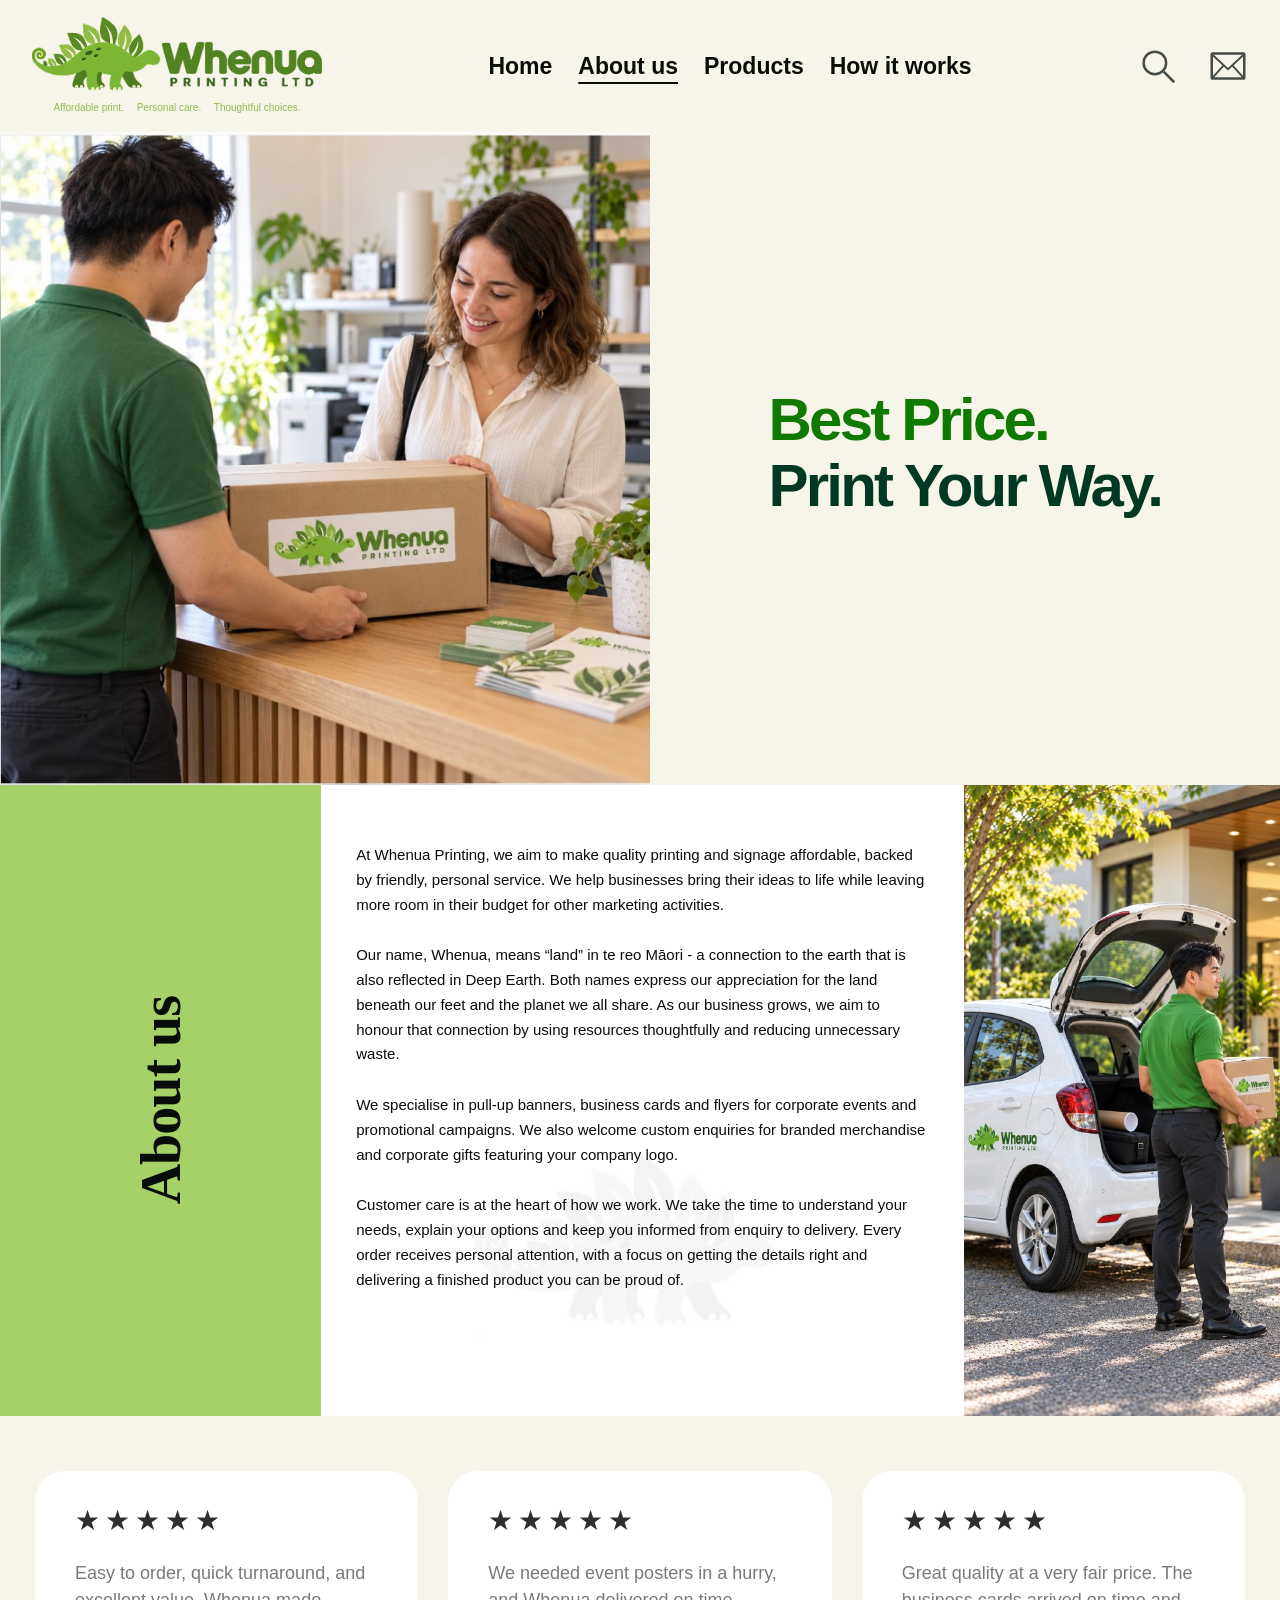
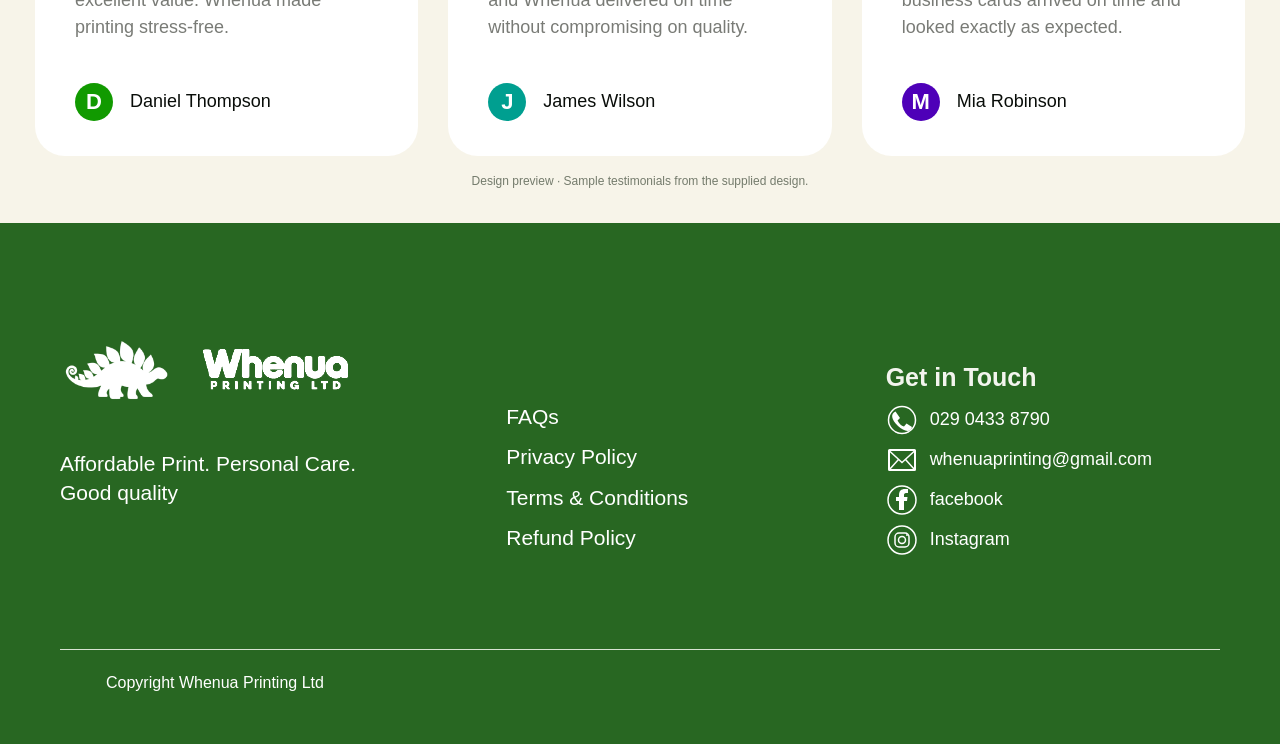
==== about.html @ 7005c029 "Add standalone Products overview with custom enquiry section" ====
<!doctype html>
<html lang="en"><head><meta charset="UTF-8"><meta name="viewport" content="width=device-width, initial-scale=1"><title>About Us | Whenua Printing</title><meta name="description" content="Learn about Whenua Printing: affordable printing and signage, friendly personal service, and thoughtful choices from enquiry to delivery."><meta name="theme-color" content="#397333"><link rel="icon" href="assets/Image%20Logo.png"><link rel="stylesheet" href="styles/home.css"><link rel="stylesheet" href="styles/about.css"><script src="scripts/home.js" defer></script></head><body class="about-page"><a class="skip-link" href="#main">Skip to content</a><header class="site-header"><div class="header-inner"><a class="brand-link" href="index.html" aria-label="Whenua Printing home"><div class="logo-crop"><img src="assets/Comb%20Logo.png" alt="Whenua Printing Ltd" width="640" height="238"></div><div class="brand-tagline">Affordable print.　 Personal care.　 Thoughtful choices.</div></a><nav class="desktop-nav" id="siteNav" aria-label="Main navigation"><a href="index.html">Home</a><a href="about.html" aria-current="page">About us</a><a href="products.html">Products</a><a href="how-it-works.html">How it works</a></nav><div class="header-actions"><button class="icon-button" id="searchButton" aria-label="Search products"><svg viewBox="0 0 64 64" aria-hidden="true" focusable="false"><circle cx="27" cy="27" r="18" fill="none" stroke="currentColor" stroke-width="4"/><path d="m41 41 17 17" fill="none" stroke="currentColor" stroke-width="4"/></svg></button><a class="icon-button" href="quote.html" aria-label="Request a quote"><svg viewBox="0 0 64 64" aria-hidden="true" focusable="false"><rect x="6" y="12" width="52" height="40" rx="1" fill="none" stroke="currentColor" stroke-width="4"/><path d="m7 14 25 23 25-23M7 51l18-20m32 20L39 31" fill="none" stroke="currentColor" stroke-width="3"/></svg></a><button class="icon-button menu-toggle" id="menuToggle" aria-label="Open navigation" aria-controls="siteNav" aria-expanded="false"><svg viewBox="0 0 64 64" aria-hidden="true" focusable="false"><path d="M9 15h46M9 32h46M9 49h46" fill="none" stroke="currentColor" stroke-width="4"/></svg></button></div></div></header><main id="main"><section class="about-hero" aria-labelledby="aboutHeroTitle"><div class="about-hero-photo"><img src="assets/about-service.jpg" alt="Whenua Printing team member delivering a branded box to a customer in store" width="751" height="755" fetchpriority="high"></div><div class="about-hero-heading"><h1 id="aboutHeroTitle"><span>Best Price.</span><br>Print Your Way.</h1></div></section>
<section class="story-section" aria-labelledby="storyTitle"><div class="story-heading"><h2 id="storyTitle">About us</h2></div><div class="story-copy"><img class="story-watermark" src="assets/Image%20Logo.png" alt="" aria-hidden="true" width="300" height="300"><div class="story-text"><p>At Whenua Printing, we aim to make quality printing and signage affordable, backed by friendly, personal service. We help businesses bring their ideas to life while leaving more room in their budget for other marketing activities.</p><p>Our name, Whenua, means “land” in te reo Māori - a connection to the earth that is also reflected in Deep Earth. Both names express our appreciation for the land beneath our feet and the planet we all share. As our business grows, we aim to honour that connection by using resources thoughtfully and reducing unnecessary waste.</p><p>We specialise in pull-up banners, business cards and flyers for corporate events and promotional campaigns. We also welcome custom enquiries for branded merchandise and corporate gifts featuring your company logo.</p><p>Customer care is at the heart of how we work. We take the time to understand your needs, explain your options and keep you informed from enquiry to delivery. Every order receives personal attention, with a focus on getting the details right and delivering a finished product you can be proud of.</p></div></div><div class="story-photo"><img src="assets/about-delivery.jpg" alt="Whenua Printing team member carrying a box beside the branded delivery car" width="491" height="979" loading="lazy"></div></section>
<section class="reviews-section" aria-label="Customer review design preview"><div class="reviews-grid"><figure class="review-card"><div class="review-stars" aria-label="5 out of 5 stars">★★★★★</div><blockquote>Easy to order, quick turnaround, and excellent value. Whenua made printing stress-free.</blockquote><figcaption><span class="review-avatar green" aria-hidden="true">D</span><span>Daniel Thompson</span></figcaption></figure><figure class="review-card"><div class="review-stars" aria-label="5 out of 5 stars">★★★★★</div><blockquote>We needed event posters in a hurry, and Whenua delivered on time without compromising on quality.</blockquote><figcaption><span class="review-avatar teal" aria-hidden="true">J</span><span>James Wilson</span></figcaption></figure><figure class="review-card"><div class="review-stars" aria-label="5 out of 5 stars">★★★★★</div><blockquote>Great quality at a very fair price. The business cards arrived on time and looked exactly as expected.</blockquote><figcaption><span class="review-avatar purple" aria-hidden="true">M</span><span>Mia Robinson</span></figcaption></figure></div><p class="reviews-note">Design preview · Sample testimonials from the supplied design.</p></section></main><footer class="site-footer standard-footer"><div class="container"><div class="footer-grid"><div class="footer-brand-column"><a class="footer-brand" href="index.html" aria-label="Whenua Printing home"><span class="footer-dino"><img src="assets/footer-dinosaur.png" alt="" width="177" height="131"></span><span class="footer-wordmark"><img src="assets/Text%20Logo.png" alt="Whenua Printing Ltd" width="300" height="300"></span></a><p>Affordable Print. Personal Care.<br>Good quality</p></div><nav class="footer-column footer-policies" aria-label="Help and policies"><a href="index.html#faqs">FAQs</a><a href="privacy-policy.html" data-policy="privacy">Privacy Policy</a><a href="terms-and-conditions.html" data-policy="terms">Terms &amp; Conditions</a><a href="refund-policy.html" data-policy="refund">Refund Policy</a></nav><div class="footer-column footer-contact"><h3>Get in Touch</h3><a class="contact-link" href="tel:02904338790"><svg viewBox="0 0 64 64" aria-hidden="true" focusable="false"><circle cx="32" cy="32" r="27" fill="none" stroke="currentColor" stroke-width="3"/><path d="M19 15l9 13-5 5c4 7 7 10 13 12l5-6 11 7c-3 13-17 8-28-2C10 31 9 19 19 15" fill="currentColor"/></svg><span>029 0433 8790</span></a><a class="contact-link" href="mailto:whenuaprinting@gmail.com"><svg viewBox="0 0 64 64" aria-hidden="true" focusable="false"><rect x="6" y="12" width="52" height="40" rx="1" fill="none" stroke="currentColor" stroke-width="4"/><path d="m7 14 25 23 25-23M7 51l18-20m32 20L39 31" fill="none" stroke="currentColor" stroke-width="3"/></svg><span>whenuaprinting@gmail.com</span></a><span class="social-label"><svg viewBox="0 0 32 32" aria-hidden="true"><circle cx="16" cy="16" r="14" fill="none" stroke="currentColor" stroke-width="1.5"/><path d="M18 26V17h3l.5-4H18v-2c0-1 .5-2 2-2h2V5h-3c-4 0-6 2-6 6v2h-3v4h3v9Z" fill="currentColor"/></svg><span>facebook</span></span><span class="social-label"><svg viewBox="0 0 32 32" aria-hidden="true"><circle cx="16" cy="16" r="14" fill="none" stroke="currentColor" stroke-width="1.5"/><rect x="9" y="9" width="14" height="14" rx="4" fill="none" stroke="currentColor" stroke-width="1.5"/><circle cx="16" cy="16" r="3.5" fill="none" stroke="currentColor" stroke-width="1.5"/><circle cx="21" cy="11" r="1" fill="currentColor"/></svg><span>Instagram</span></span></div></div><div class="legal"><span>Copyright Whenua Printing Ltd</span></div></div></footer><dialog id="quoteDialog" aria-labelledby="quoteTitle"><button class="dialog-close" type="button" data-close aria-label="Close enquiry">×</button><h2 id="quoteTitle">Tell us what you need.</h2><p>Tell us what you need and we’ll contact you by email or phone with a clear quote.</p><form id="quoteForm" data-delivery="direct" action="https://formsubmit.co/ajax/whenuaprinting@gmail.com" method="POST"><div class="form-field"><label for="name">Name</label><input id="name" name="name" autocomplete="name" required maxlength="150"></div><div class="form-field"><label for="email">Email address</label><input id="email" name="email" type="email" autocomplete="email" required maxlength="254"></div><div class="form-field"><label for="phone">Phone number</label><input id="phone" name="phone" type="tel" autocomplete="tel" required maxlength="50"></div><div class="form-field"><label for="company">Company name</label><input id="company" name="company" autocomplete="organization" required maxlength="200"></div><div class="form-field"><label for="product">Products</label><select id="product" name="product" required><option>Business Cards</option><option>Flyers</option><option>Pull up Banners</option><option>Posters</option><option>Name badges</option><option>Something else</option></select></div><div class="form-field"><label for="quantity">Quantity</label><input id="quantity" name="quantity" type="number" min="1" max="1000000" step="1" required></div><div class="form-field"><label for="details">Project details (optional)</label><textarea id="details" name="details" placeholder="Size, finish, preferred delivery date, or any questions" maxlength="5000"></textarea></div><div class="form-honeypot" aria-hidden="true"><label for="website">Leave this field empty</label><input id="website" name="_honey" tabindex="-1" autocomplete="off"></div><input type="hidden" name="_subject" value="New Whenua Printing quote enquiry"><input type="hidden" name="_template" value="table"><div class="enquiry-actions"><button class="button" type="submit">Send enquiry</button><button class="button button-secondary" type="button" id="copyEnquiry">Copy enquiry</button></div><p class="form-service-note">Your details are sent securely via FormSubmit to Whenua Printing for this enquiry.</p><p id="emailStatus" role="status" aria-live="polite"></p><div id="enquiryFallback" hidden><label for="enquiryText">Copy this message and email it to <a href="mailto:whenuaprinting@gmail.com">whenuaprinting@gmail.com</a></label><textarea id="enquiryText" readonly></textarea></div></form></dialog>
<dialog id="searchDialog" aria-labelledby="searchTitle"><button class="dialog-close" type="button" data-close aria-label="Close search">×</button><h2 id="searchTitle">Find your print.</h2><div class="form-field"><label for="searchInput">Search products</label><input id="searchInput" type="search" placeholder="Business cards, flyers, posters…" autocomplete="off"></div><ul class="search-results" id="searchResults" aria-label="Matching products"></ul><p id="searchStatus" role="status"></p></dialog>
</body></html>
---- styles/home.css ----
:root{--cream:#f7f4e9;--paper:#faf9f4;--green:#107900;--forest:#003923;--footer:#397333;--soft:#f1f6e7;--muted:#747570}*{box-sizing:border-box}html{scroll-behavior:smooth;scroll-padding-top:20px}body{margin:0;background:var(--paper);color:#090d09;font-family:Arial,Helvetica,sans-serif;-webkit-font-smoothing:antialiased}button,input,textarea,select{font:inherit}button,a{-webkit-tap-highlight-color:transparent}button{cursor:pointer}a{color:inherit;text-decoration:none}img{max-width:100%;display:block}svg{display:block;width:100%;height:100%}.container{width:calc(100% - 180px);max-width:1440px;margin-inline:auto}.skip-link{position:absolute;top:-100px;left:20px;z-index:20;padding:14px;background:white}.skip-link:focus{top:15px}:focus-visible{outline:3px solid #83b93e;outline-offset:5px}.site-header{background:var(--cream)}.header-inner{min-height:184px;width:calc(100% - 64px);max-width:1560px;margin:auto;display:flex;align-items:center;justify-content:space-between;gap:36px}.brand-link{flex:none;display:block;width:360px}.logo-crop{height:95px;width:360px;overflow:hidden;position:relative;mix-blend-mode:multiply}.logo-crop img{position:absolute;width:614px;max-width:none;left:-127px;top:-69px}.brand-tagline{font-size:12px;color:#91bd50;text-align:center;margin-top:8px;white-space:nowrap}.desktop-nav{display:flex;align-items:center;gap:38px}.desktop-nav>a{font-size:30px;font-weight:700;white-space:nowrap}.header-actions{display:flex;align-items:center;gap:48px}.icon-button{border:0;background:transparent;padding:0;color:#454b47;width:40px;height:40px;display:block}.menu-toggle{display:none}.hero{position:relative;aspect-ratio:3/1;min-height:0;overflow:hidden;background:#f4eee4}.hero-photo{position:absolute;inset:0;width:100%;height:100%;object-fit:cover;object-position:center}.hero:after{content:'';position:absolute;inset:0;background:linear-gradient(90deg,#ffffffa6 0%,#ffffff73 35%,#fff0 62%);pointer-events:none}.hero-content{position:relative;z-index:1;width:calc(100% - 164px);max-width:1480px;margin:auto;padding-block:72px 40px}.hero h1{margin:0 0 34px;font-size:clamp(64px,7.4vw,108px);line-height:1.09;letter-spacing:-4px;font-weight:750;color:var(--forest)}.hero h1 span{color:var(--green)}.button{display:inline-flex;align-items:center;justify-content:center;border:0;border-radius:19px;background:var(--green);color:white;font-size:28px;font-weight:700;min-height:76px;min-width:416px;padding:19px 34px;text-align:center;transition:background .15s}.button:hover{background:#095c00}.products-section{background:var(--cream);padding:78px 0 44px}.product-grid{display:grid;grid-template-columns:repeat(3,minmax(0,1fr));gap:60px 70px}.product-card{display:block;border-radius:23px;background:white;overflow:hidden;box-shadow:0 3px 2px #0002;transition:transform .2s,box-shadow .2s}.product-card:hover{transform:translateY(-4px);box-shadow:0 8px 20px #00392318}.product-photo{width:100%;aspect-ratio:1.61;object-fit:cover;object-position:center}.product-caption{min-height:65px;padding:17px 25px;display:flex;align-items:center;justify-content:space-between;color:#164832;font-weight:700;font-size:18px;gap:8px}.round-arrow{display:grid;place-items:center;width:30px;height:30px;border-radius:50%;background:#266c37;color:white;font-size:27px;line-height:1;flex:none}.custom-card{border-radius:16px;background:#437b39;color:white;padding:54px 38px 35px;display:flex;flex-direction:column;justify-content:center}.custom-eyebrow{font-weight:bold;color:#b0e565;font-size:12px;letter-spacing:3px}.custom-card h2{font:700 31px/1.1 Georgia,serif;letter-spacing:0;margin:44px 0 3px;white-space:nowrap}.custom-card p{font:14px/1.5 Georgia,serif;margin:0 0 36px}.custom-button{width:222px;max-width:100%;min-height:46px;border-radius:16px;display:flex;align-items:center;justify-content:center;gap:12px;background:white;border:0;color:#336f30;font-size:13px;font-weight:bold;padding:8px 15px}.mini-dino{position:relative;overflow:hidden;width:45px;height:26px;mix-blend-mode:multiply;flex:none}.mini-dino img{position:absolute;width:80px;max-width:none;left:-15px;top:-25px}h2{font-size:60px;font-weight:700;line-height:1.13;letter-spacing:-2.5px;margin:0}.about-section{padding:135px 0 140px}.about-inner{width:calc(100% - 236px);max-width:1384px;margin:auto;display:grid;grid-template-columns:1fr 1.06fr;gap:75px;align-items:start}.about-eyebrow{font-size:20px;color:#999;margin:0 0 27px}.about-heading{font-size:52px;line-height:1.17;letter-spacing:-2px}.about-copy{padding-top:2px;font-size:17px;line-height:1.33}.about-copy p{margin:16px 0 22px}.about-copy p:first-child{margin-top:16px}.text-link{display:block;text-align:right;margin-top:28px;color:#427b39;text-decoration:underline;font-size:18px}.why-section{background:var(--soft);padding:46px 0 76px}.eyebrow{color:#868686;font-size:18px;font-weight:bold;letter-spacing:3px;margin:0 0 18px}.why-heading-row{display:grid;grid-template-columns:1.2fr 1fr;gap:70px;align-items:center;margin-bottom:54px}.why-heading-row p{margin:0;color:#60625e;font-size:20px;line-height:1.8}.features{display:grid;grid-template-columns:repeat(4,minmax(0,1fr));gap:40px;margin-inline:-14px}.feature{padding:30px 30px 40px;min-height:300px;background:white;border-radius:30px}.feature-icon{width:74px;height:74px;padding:12px;border-radius:50%;background:#e9f0df;color:#148339;margin:0 0 34px}.feature h3,.step h3{font-size:25px;line-height:1.16;letter-spacing:-1px;margin:0 0 8px}.feature p,.step p{font-size:18px;line-height:1.5;color:var(--muted);margin:0}.how-section{padding:55px 0 84px}.how-section h2{margin:0 0 58px}.steps{display:grid;grid-template-columns:repeat(3,minmax(0,1fr));gap:70px}.step{position:relative;min-height:280px;padding:29px 45px 30px 63px;background:white;border-radius:30px}.step-number{position:absolute;left:28px;top:23px;width:55px;height:55px;border-radius:50%;background:#0c7400;color:white;display:grid;place-items:center;font-size:32px;font-weight:bold}.step-art{width:130px;height:100px;margin:0 auto 15px;color:#397333}.step h3{margin-top:12px}.quote-section{position:relative;isolation:isolate;min-height:380px;padding:59px 0;background:#e4e8d6;overflow:hidden}.quote-photo{position:absolute;inset:0;width:100%;height:100%;object-fit:cover;object-position:center 53%;z-index:-2}.quote-section:after{content:'';position:absolute;inset:0;background:linear-gradient(90deg,#faf5e8eb 0%,#faf5e8c9 48%,#faf5e838 100%);z-index:-1}.quote-section h2{font-size:60px}.quote-section p{font-size:26px;color:#787772;margin:8px 0 45px}.site-footer{position:relative;overflow:hidden;isolation:isolate;background:var(--footer);color:#dbe6d3;padding:88px 0 43px}.site-footer:before{content:'✳';position:absolute;right:-80px;top:-240px;font-size:900px;color:#1d5924;opacity:.28;z-index:-1;transform:rotate(-18deg);line-height:1}.footer-grid{display:grid;grid-template-columns:1.65fr .75fr .75fr 1.15fr;gap:62px;align-items:start}.footer-brand{display:flex;align-items:center;gap:13px;height:110px}.footer-dino{position:relative;width:180px;height:104px;overflow:hidden;mix-blend-mode:screen}.footer-dino img{position:absolute;max-width:none;width:325px;left:-62px;top:-101px;mix-blend-mode:multiply}.footer-wordmark{position:relative;width:190px;height:56px;overflow:hidden;flex:none}.footer-wordmark img{position:absolute;max-width:none;width:275px;left:-39px;top:-112px;filter:brightness(0) invert(1)}.footer-brand-column p{font-size:24px;line-height:1.35;margin:23px 0 0}.footer-column h3{font-size:28px;line-height:1.2;margin:16px 0 0;color:#f3f5ee}.footer-column a,.footer-column .footer-label{display:block;font-size:20px;line-height:1.8}.footer-column a:hover{text-decoration:underline}.contact-link{display:flex!important;gap:13px;align-items:center;overflow-wrap:anywhere}.contact-link svg{width:27px;height:27px;flex:none}.legal{margin-top:128px;padding:24px 46px 0;border-top:1px solid #b1c7a2;display:flex;justify-content:space-between;gap:24px;font-size:16px}.legal-links{display:flex;gap:48px}.legal-links span+span{border-left:1px solid #b1c7a2;padding-left:48px}dialog{border:0;border-radius:20px;background:var(--paper);color:#102c1c;padding:32px;width:min(560px,calc(100% - 32px));max-height:90dvh;overflow:auto}dialog::backdrop{background:#102d2399}dialog h2{font-size:30px;letter-spacing:-1px;padding-right:28px}dialog p{font-size:14px;line-height:1.6;color:#606b60}.dialog-close{position:absolute;right:20px;top:15px;border:0;background:none;color:#34523d;font-size:30px}.form-field{margin-top:18px}.form-field label{display:block;font-size:14px;font-weight:bold;margin-bottom:7px}input,select,textarea{width:100%;border:1px solid #bdc9b6;border-radius:7px;padding:12px;background:white;color:#183421}textarea{min-height:100px;resize:vertical}dialog .button{font-size:17px;min-width:0;min-height:48px;padding:13px 24px;border-radius:10px;margin-top:20px}.search-results{list-style:none;margin:20px 0 0;padding:0}.search-results a{display:block;padding:15px 4px;border-bottom:1px solid #d5decc;font-weight:bold}.search-results a:hover{color:var(--green)}
@media(min-width:1650px){.hero-content{padding-top:90px}.hero h1{font-size:122px}}
@media(max-width:1300px){.header-inner{gap:24px}.brand-link{width:290px}.logo-crop{width:290px;height:76px}.logo-crop img{width:495px;left:-103px;top:-56px}.brand-tagline{font-size:10px}.desktop-nav{gap:26px}.desktop-nav>a{font-size:23px}.header-actions{gap:30px}.header-inner{min-height:150px}.container{width:calc(100% - 120px)}.hero-content{width:calc(100% - 120px);padding-top:55px}.hero h1{font-size:7.4vw;letter-spacing:-3px;margin-bottom:28px}.button{min-height:64px;min-width:340px;font-size:23px;padding:15px 25px}.product-grid{gap:48px}.product-caption{font-size:15px;padding:15px 20px;min-height:58px}.custom-card{padding:34px 28px}.custom-card h2{font-size:25px;margin-top:30px}.custom-card p{font-size:12px;margin-bottom:24px}.custom-eyebrow{font-size:10px}.products-section{padding-top:65px}.about-inner{width:calc(100% - 160px);gap:60px}.about-heading{font-size:43px}.about-copy{font-size:15px}h2{font-size:49px}.why-heading-row{gap:40px}.why-heading-row p{font-size:17px}.features{gap:30px}.feature{padding:27px 25px;min-height:265px}.feature h3,.step h3{font-size:21px}.feature p,.step p{font-size:15px}.feature-icon{width:64px;height:64px;margin-bottom:28px}.steps{gap:50px}.step{padding:27px 30px 30px 45px}.footer-grid{gap:35px}.footer-brand{gap:8px}.footer-dino{width:135px;height:80px}.footer-dino img{width:245px;left:-47px;top:-76px}.footer-wordmark{width:145px;height:42px}.footer-wordmark img{width:210px;left:-30px;top:-86px}.footer-brand-column p{font-size:19px}.footer-column h3{font-size:24px}.footer-column a,.footer-column .footer-label{font-size:16px}.legal{font-size:14px;padding-inline:20px}.quote-section h2{font-size:49px}.quote-section p{font-size:22px}}
@media(max-width:1024px){.container{width:calc(100% - 80px)}.header-inner{width:calc(100% - 48px);min-height:128px;gap:18px}.brand-link{width:250px}.logo-crop{width:250px;height:64px}.logo-crop img{width:427px;left:-89px;top:-48px}.brand-tagline{font-size:8px}.desktop-nav{gap:20px}.desktop-nav>a{font-size:18px}.header-actions{gap:22px}.icon-button{width:28px;height:28px}.hero-content{width:calc(100% - 100px);padding-top:42px}.hero h1{margin-bottom:22px}.button{min-width:280px;min-height:54px;font-size:19px;border-radius:14px}.product-grid{gap:36px 40px}.product-caption{font-size:13px;padding:13px 16px;min-height:48px}.round-arrow{width:24px;height:24px;font-size:22px}.custom-card{padding:25px 22px}.custom-card h2{font-size:21px;margin-top:25px}.custom-card p{font-size:10px;margin-bottom:20px}.custom-eyebrow{font-size:9px;letter-spacing:2px}.custom-button{min-height:38px;font-size:11px;padding:6px 10px}.about-section{padding:90px 0}.about-inner{width:calc(100% - 110px);gap:45px}.about-heading{font-size:35px}.about-eyebrow{font-size:16px;margin-bottom:20px}.about-copy{font-size:13px}.text-link{font-size:14px}.why-section{padding:38px 0 55px}h2{font-size:40px;letter-spacing:-1.7px}.eyebrow{font-size:14px;letter-spacing:2px}.why-heading-row{gap:40px;margin-bottom:38px}.why-heading-row p{font-size:14px}.features{gap:25px;margin-inline:-10px}.feature{padding:23px 20px;min-height:240px}.feature h3,.step h3{font-size:18px;letter-spacing:-.6px}.feature p,.step p{font-size:13px}.feature-icon{width:52px;height:52px;padding:9px;margin-bottom:25px}.how-section{padding:45px 0 65px}.how-section h2{margin-bottom:40px}.steps{gap:40px}.step{padding:25px 25px 25px 35px;min-height:240px}.step-number{width:40px;height:40px;left:20px;top:20px;font-size:25px}.step-art{width:100px;height:85px;margin-bottom:15px}.quote-section{min-height:300px;padding:45px 0}.quote-section h2{font-size:40px}.quote-section p{font-size:18px;margin-bottom:30px}.footer-grid{gap:25px}.footer-column h3{font-size:20px}.footer-column a,.footer-column .footer-label{font-size:14px}.footer-brand{gap:5px;height:85px}.footer-dino{width:110px;height:65px}.footer-dino img{width:200px;left:-38px;top:-62px}.footer-wordmark{width:116px;height:35px}.footer-wordmark img{width:169px;left:-24px;top:-69px}.footer-brand-column p{font-size:16px}.legal{margin-top:95px;font-size:12px;padding-inline:15px}.legal-links{gap:25px}.legal-links span+span{padding-left:25px}.site-footer{padding:60px 0 32px}}
@media(max-width:760px){.container{width:calc(100% - 48px)}.header-inner{min-height:100px;position:relative}.brand-link{width:235px}.logo-crop{width:235px;height:60px}.logo-crop img{width:400px;left:-83px;top:-45px}.header-actions{gap:22px}.menu-toggle{display:block}.desktop-nav{display:none;position:absolute;top:100%;left:-24px;right:-24px;z-index:5;background:var(--cream);padding:10px 24px 24px;box-shadow:0 8px 10px #16371a16}.desktop-nav.is-open{display:grid;grid-template-columns:1fr 1fr;gap:0 20px}.desktop-nav>a{font-size:17px;padding:15px 0;border-bottom:1px solid #dbe1d0}.hero{aspect-ratio:auto;min-height:370px}.hero-content{width:calc(100% - 48px);padding:50px 0 45px}.hero-photo{object-position:61% center}.hero:after{background:linear-gradient(90deg,#fffdf7ed 0%,#fffdf7a6 40%,#fff0 90%)}.hero h1{font-size:clamp(43px,8vw,60px);letter-spacing:-2px;line-height:1.12;max-width:450px;margin-bottom:28px}.button{min-width:245px;font-size:17px;min-height:52px;padding:14px 22px}.products-section{padding:35px 0}.product-grid{grid-template-columns:repeat(2,minmax(0,1fr));gap:24px}.product-caption{font-size:13px}.custom-card{padding:23px;min-height:195px}.custom-eyebrow{font-size:9px}.custom-card h2{font-size:23px;white-space:normal;margin-top:25px}.custom-card p{font-size:12px;margin-bottom:20px}.custom-button{width:100%}.about-section{padding:65px 0}.about-inner{width:calc(100% - 48px);grid-template-columns:1fr;gap:22px}.about-heading{font-size:38px;letter-spacing:-1.5px}.about-heading br{display:none}.about-copy{font-size:15px;line-height:1.55}.about-copy p{margin-top:0}.about-eyebrow{font-size:15px;margin-bottom:18px}.text-link{margin-top:20px;font-size:15px}.why-section{padding:40px 0}.why-heading-row{grid-template-columns:1fr;gap:20px;margin-bottom:28px}.why-heading-row p{font-size:15px;line-height:1.6}.why-heading-row h2{font-size:36px}.features{grid-template-columns:repeat(2,minmax(0,1fr));gap:20px;margin:0}.feature{min-height:230px;padding:24px;border-radius:23px}.feature h3{font-size:20px}.feature p{font-size:14px}.feature-icon{margin-bottom:23px}.how-section{padding:45px 0}.how-section h2{font-size:36px;line-height:1.15;margin-bottom:30px}.steps{grid-template-columns:1fr;gap:20px}.step{min-height:200px;padding:24px 25px 25px 85px;border-radius:23px}.step-art{width:100px;height:75px;margin:0 0 15px}.step h3{font-size:22px}.step p{font-size:15px;max-width:420px}.quote-section{min-height:300px;padding:45px 0}.quote-section h2{font-size:36px;max-width:450px}.quote-section p{font-size:17px;line-height:1.5;max-width:400px}.quote-section:after{background:#faf5e8d9}.footer-grid{grid-template-columns:1fr 1fr;gap:35px 25px}.footer-brand-column{grid-column:1/-1}.footer-brand{width:300px}.footer-brand-column p{margin-top:12px}.footer-column h3{font-size:22px;margin:0 0 10px}.footer-column a,.footer-column .footer-label{font-size:16px}.footer-contact{grid-column:1/-1}.footer-contact .contact-link{margin:5px 0}.site-footer:before{font-size:650px;right:-220px;top:80px}.legal{margin-top:45px;display:block;padding-inline:0;line-height:1.6}.legal-links{margin-top:15px;gap:20px}.legal-links span+span{padding-left:20px}}
@media(max-width:390px){.header-inner{width:calc(100% - 32px);gap:10px}.brand-link{width:190px}.logo-crop{width:190px;height:49px}.logo-crop img{width:324px;left:-67px;top:-36px}.brand-tagline{font-size:6.5px}.header-actions{gap:14px}.icon-button{width:24px;height:24px}.container,.hero-content,.about-inner{width:calc(100% - 36px)}.hero{min-height:340px}.hero h1{font-size:41px}.hero-content{padding-top:48px}.product-grid{gap:18px 14px}.product-caption{font-size:11px;padding:12px 10px;min-height:45px}.round-arrow{width:20px;height:20px;font-size:18px}.product-card{border-radius:16px}.custom-card{padding:18px 14px;min-height:177px}.custom-card h2{font-size:20px;margin-top:18px}.custom-eyebrow{font-size:7px;letter-spacing:1.5px}.custom-card p{font-size:10px;margin-bottom:16px}.custom-button{font-size:9px;gap:5px}.mini-dino{width:33px}.features{gap:15px}.feature{padding:20px 16px}.feature h3{font-size:18px}.feature p{font-size:13px}.about-heading{font-size:34px}.why-heading-row h2,.how-section h2,.quote-section h2{font-size:32px}}
@media(prefers-reduced-motion:reduce){html{scroll-behavior:auto}.product-card,.button{transition:none}}
@media(min-width:761px) and (max-width:900px){.header-inner{gap:16px}.brand-link{width:225px}.logo-crop{width:225px;height:57px}.logo-crop img{width:384px;left:-80px;top:-43px}.brand-tagline{font-size:7.5px}.desktop-nav{gap:16px}.desktop-nav>a{font-size:16px}.header-actions{gap:18px}.icon-button{width:26px;height:26px}}
/* Keep the photo crop proportional; HTML dimensions reserve loading space only. */
.product-photo{height:auto;aspect-ratio:1.61;object-fit:cover}
.footer-dino{mix-blend-mode:multiply}.footer-wordmark{mix-blend-mode:screen}.footer-wordmark img{filter:grayscale(1) invert(1) brightness(4)}.site-footer:before{content:none}
.logo-crop img,.footer-dino img,.footer-wordmark img,.mini-dino img{height:auto}
.footer-dino{mix-blend-mode:screen}.footer-dino img{mix-blend-mode:normal;filter:grayscale(1) invert(1) sepia(1) saturate(5) hue-rotate(25deg) brightness(1.3)}

.enquiry-actions{display:flex;flex-wrap:wrap;gap:12px}.enquiry-actions .button-secondary{background:#e7eedf;color:#245c2c}.enquiry-actions .button-secondary:hover{background:#d6e4c9}#enquiryFallback{font-size:14px;line-height:1.6;margin-top:15px}#enquiryFallback a{text-decoration:underline}#enquiryText{display:block;margin-top:10px;min-height:190px}

.form-honeypot{position:absolute;left:-10000px;width:1px;height:1px;overflow:hidden}.form-service-note{font-size:12px!important;color:#75816e!important}.enquiry-actions button:disabled{opacity:.65;cursor:wait}

/* Product links reveal a consistent vector arrow without moving the caption. */
.product-card .round-arrow{display:grid;place-items:center;background:#1b5d24;color:#fff;opacity:0;transform:translateX(-5px) scale(.94);transition:opacity .18s ease,transform .18s ease;pointer-events:none}
.round-arrow svg{width:76%;height:76%}
.product-card:focus-visible .round-arrow{opacity:1;transform:translateX(0) scale(1)}
@media(hover:hover) and (pointer:fine){.product-card:hover .round-arrow{opacity:1;transform:translateX(0) scale(1)}}
@media(hover:none),(pointer:coarse){.product-card .round-arrow{opacity:1;transform:none}}
@media(prefers-reduced-motion:reduce){.product-card .round-arrow{transition:none}}

/* Fluid Something else card, ready for the future product gallery. */
.custom-card{container-type:inline-size;padding:0;min-height:0;border-radius:clamp(16px,2vw,28px);background:#437b39;display:block}
.custom-card-inner{padding:15cqw 10cqw 12cqw}
.custom-card .custom-eyebrow{font-size:3.6cqw;line-height:1.2;letter-spacing:.65cqw;color:#b8ff76;margin:0 0 11cqw;font-weight:700}
.custom-card h2{font:700 7.5cqw/1.12 Georgia,serif;letter-spacing:-.12cqw;white-space:normal;margin:0 0 1cqw;color:white}
.custom-card p{font:400 3.5cqw/1.35 Arial,sans-serif;color:white;margin:0 0 10.5cqw}
.custom-card .custom-button{display:flex;align-items:center;justify-content:center;gap:4cqw;width:72%;max-width:100%;min-height:12cqw;padding:2.4cqw 3cqw;border-radius:4.6cqw;font:700 3.5cqw/1.2 Arial,sans-serif;background:white;color:#205f2a;border:0;transition:background .18s ease,box-shadow .18s ease}
.custom-card .custom-button:hover{background:#f0f7e9;box-shadow:0 4px 14px #143c2520}
.custom-card .mini-dino{display:block;position:relative;flex:none;overflow:hidden;width:11.5cqw;height:6.58cqw;mix-blend-mode:multiply}
.custom-card .mini-dino img{width:180.72%;max-width:none;height:auto;position:absolute;left:-34.34%;top:-97.89%}
@media(max-width:760px){.custom-card .custom-button{width:100%}.custom-card-inner{padding:13cqw 9cqw}.custom-card h2{font-size:9cqw}.custom-card p{font-size:4.5cqw;line-height:1.4}.custom-card .custom-eyebrow{font-size:4cqw;letter-spacing:.6cqw}.custom-card .custom-button{font-size:4.5cqw;min-height:16cqw;border-radius:5cqw}.custom-card .mini-dino{width:15cqw;height:8.58cqw}}
@media(prefers-reduced-motion:reduce){.custom-card .custom-button{transition:none}}

/* Standard footer supplied by Whenua Printing. Policy links await final copy. */
.site-footer.standard-footer{background:#286722;color:#fff;padding:88px 0 52px}
.standard-footer .footer-grid{grid-template-columns:minmax(0,1.35fr) minmax(0,1fr) minmax(340px,1fr);gap:80px}
.standard-footer .footer-brand{height:105px;gap:13px}
.standard-footer .footer-brand-column p{font-size:24px;line-height:1.4;font-weight:400;margin-top:26px;color:#fff}
.standard-footer .footer-policies{display:flex;flex-direction:column;gap:12px;padding-top:85px}
.standard-footer .footer-policies a,.standard-footer .policy-label{font-size:24px;line-height:1.35;font-weight:400;display:block}
.standard-footer .footer-contact h3{font-size:28px;margin:44px 0 12px}
.standard-footer .contact-link,.standard-footer .social-label{display:flex;align-items:center;gap:16px;font-size:21px;line-height:1.5;margin:8px 0}
.standard-footer .contact-link svg,.standard-footer .social-label svg{width:32px;height:32px;flex:none}
.standard-footer .social-label>span{font-size:inherit;line-height:inherit}
.standard-footer .legal{border-top:1px solid #d8e3d3;margin-top:85px;padding:24px 46px 0;font-size:16px}
@media(max-width:1300px){.standard-footer .footer-grid{grid-template-columns:minmax(0,1.2fr) minmax(0,1fr) minmax(280px,1fr);gap:45px}.standard-footer .footer-brand{gap:8px}.standard-footer .footer-brand-column p{font-size:21px}.standard-footer .footer-policies a,.standard-footer .policy-label{font-size:21px}.standard-footer .contact-link,.standard-footer .social-label{font-size:18px;gap:12px}.standard-footer .footer-contact h3{font-size:25px}}
@media(max-width:1024px){.site-footer.standard-footer{padding:55px 0 35px}.standard-footer .footer-grid{grid-template-columns:1fr 1fr;gap:35px}.standard-footer .footer-brand-column{grid-column:1/-1}.standard-footer .footer-brand{width:300px;height:85px}.standard-footer .footer-brand-column p{font-size:20px;margin-top:17px}.standard-footer .footer-policies{padding-top:8px;gap:14px}.standard-footer .footer-contact{grid-column:auto}.standard-footer .footer-contact h3{margin:0 0 12px}.standard-footer .legal{margin-top:55px;padding-inline:0}.standard-footer .footer-policies a,.standard-footer .policy-label{font-size:21px}}
@media(max-width:600px){.standard-footer .footer-grid{grid-template-columns:1fr;gap:32px}.standard-footer .footer-brand-column{grid-column:auto}.standard-footer .footer-contact{grid-column:auto}.standard-footer .footer-brand-column p{font-size:19px}.standard-footer .footer-policies{padding-top:0;gap:12px}.standard-footer .footer-policies a,.standard-footer .policy-label{font-size:20px}.standard-footer .footer-contact h3{font-size:25px}.standard-footer .contact-link,.standard-footer .social-label{font-size:17px;gap:12px}.standard-footer .legal{margin-top:40px;font-size:13px}}

/* White dinosaur mark on the standard green footer. */
.standard-footer .footer-dino{mix-blend-mode:screen}.standard-footer .footer-dino img{filter:grayscale(1) invert(1) brightness(100);mix-blend-mode:normal}

/* Native, keyboard-accessible FAQ accordion. */
.faq-section{background:#fff;padding:90px 0 100px;scroll-margin-top:25px}
.faq-container{width:calc(100% - 180px);max-width:1200px;margin:auto}
.faq-heading{text-align:center;margin-bottom:60px}
.faq-heading h2{font-size:60px;line-height:1.15;letter-spacing:-2px;color:#101510;margin:0 0 30px}
.faq-heading p{font-size:25px;line-height:1.6;color:#777d75;margin:0}
.faq-list{display:grid;gap:24px}
.faq-item{border:1px solid #cbd7c7;border-left:4px solid #84b96b;border-radius:14px;background:white;box-shadow:0 3px 7px #183b2010;overflow:hidden}
.faq-item summary{position:relative;display:flex;align-items:center;justify-content:space-between;gap:30px;list-style:none;padding:30px 36px;font-size:25px;font-weight:700;line-height:1.4;cursor:pointer;color:#101510}
.faq-item summary::-webkit-details-marker{display:none}
.faq-item summary::after{content:'';flex:none;width:19px;height:19px;margin-right:6px;border-right:2px solid #87917f;border-bottom:2px solid #87917f;transform:translateY(-5px) rotate(45deg);transition:transform .18s ease,border-color .18s ease}
.faq-item summary:hover{color:#176c2b;background:#fafcf8}
.faq-item summary:focus-visible{outline:3px solid #579345;outline-offset:-5px;border-radius:10px}
.faq-item[open]{border-color:#99bd88;border-left-color:#2c7d35;box-shadow:0 3px 9px #183b2015}
.faq-item[open] summary{color:#086b2c;padding-bottom:12px}
.faq-item[open] summary::after{border-color:#207438;transform:translateY(5px) rotate(225deg)}
.faq-answer{padding:0 36px 30px}
.faq-answer p{font-size:22px;line-height:1.65;color:#626b5f;margin:0;max-width:1080px}
@media(max-width:1300px){.faq-container{width:calc(100% - 120px)}.faq-heading h2{font-size:49px}.faq-heading p{font-size:21px}.faq-item summary{font-size:22px;padding:27px 30px}.faq-answer{padding:0 30px 27px}.faq-answer p{font-size:19px}}
@media(max-width:1024px){.faq-section{padding:65px 0 75px}.faq-container{width:calc(100% - 80px)}.faq-heading{margin-bottom:40px}.faq-heading h2{font-size:40px;letter-spacing:-1.5px}.faq-heading p{font-size:18px}.faq-item summary{font-size:20px;padding:24px;gap:24px}.faq-answer{padding:0 24px 24px}.faq-answer p{font-size:17px}.faq-list{gap:20px}.faq-item summary::after{width:15px;height:15px}}
@media(max-width:760px){.faq-section{padding:45px 0 50px}.faq-container{width:calc(100% - 48px)}.faq-heading{margin-bottom:30px}.faq-heading h2{font-size:36px;line-height:1.15;letter-spacing:-1.2px;margin-bottom:20px}.faq-heading p{font-size:16px;line-height:1.6}.faq-desktop-break{display:none}.faq-item{border-radius:12px}.faq-item summary{font-size:18px;padding:22px 20px;gap:20px}.faq-item summary::after{width:13px;height:13px;margin-right:3px}.faq-answer{padding:0 20px 22px}.faq-answer p{font-size:16px;line-height:1.65}.faq-list{gap:16px}}
@media(max-width:390px){.faq-container{width:calc(100% - 36px)}.faq-heading h2{font-size:32px}.faq-item summary{font-size:17px;padding:20px 16px;gap:18px}.faq-answer{padding:0 16px 20px}.faq-answer p{font-size:15px}}
@media(prefers-reduced-motion:reduce){.faq-item summary::after{transition:none}}

/* Original white transparent footer artwork, displayed without filters or cropping. */
.standard-footer .footer-dino{mix-blend-mode:normal}.standard-footer .footer-dino img{position:static;width:100%;height:100%;max-width:100%;object-fit:contain;object-position:left center;filter:none;mix-blend-mode:normal}

/* Original bottom enquiry background. */
.quote-section .quote-photo{object-position:center center}.quote-section:after{background:linear-gradient(90deg,#faf5e899 0%,#faf5e870 48%,#faf5e810 100%)}
@media(max-width:760px){.quote-section:after{background:#faf5e8c9}}
---- styles/about.css ----
.about-page{background:var(--cream)}.about-page .header-inner{min-height:152px}.about-hero{display:grid;grid-template-columns:1.015fr .985fr;min-height:720px}.about-hero-photo{min-width:0;overflow:hidden}.about-hero-photo img{width:100%;height:100%;object-fit:cover;object-position:63% center}.about-hero-heading{display:flex;align-items:center;justify-content:center;padding:60px 40px}.about-hero h1{font-size:70px;line-height:1.1;letter-spacing:-2.8px;color:var(--forest);margin:0 0 12px;font-weight:750}.about-hero h1 span{color:var(--green)}.story-section{display:grid;grid-template-columns:1fr 2fr .985fr;min-height:680px}.story-heading{background:#a4d168;display:flex;align-items:center;justify-content:center}.story-heading h2{font:700 64px/1 Georgia,serif;letter-spacing:-1px;writing-mode:vertical-rl;transform:rotate(180deg)}.story-copy{position:relative;isolation:isolate;background:white;padding:62px 44px 55px;overflow:hidden}.story-text{position:relative;z-index:1}.story-copy p{font-size:17px;line-height:1.7;margin:13px 0 31px}.story-copy p:last-child{margin-bottom:0}.story-watermark{position:absolute;top:32%;left:8%;width:84%;height:auto;opacity:.085;filter:grayscale(1);pointer-events:none}.story-photo{min-width:0;overflow:hidden}.story-photo img{width:100%;height:100%;object-fit:cover;object-position:71% center}.reviews-section{padding:64px 42px 40px}.reviews-grid{max-width:1500px;margin:auto;display:grid;grid-template-columns:repeat(3,minmax(0,1fr));gap:36px}.review-card{background:white;border-radius:36px;margin:0;padding:42px 58px;min-height:315px;display:flex;flex-direction:column}.review-stars{font-size:32px;line-height:1.1;letter-spacing:6px;color:#2d302e;white-space:nowrap}.review-card blockquote{font-size:21px;line-height:1.5;color:#797b76;margin:23px 0 40px}.review-card figcaption{display:flex;gap:17px;align-items:center;font-size:21px;margin-top:auto}.review-avatar{display:grid;place-items:center;width:38px;height:38px;border-radius:50%;font-size:22px;color:white;font-weight:bold;flex:none}.review-avatar.green{background:#119a00}.review-avatar.teal{background:#009f90}.review-avatar.purple{background:#4e00b8}.reviews-note{max-width:1500px;margin:18px auto 0;color:#747b6c;font-size:12px;text-align:center}.about-page .site-footer{padding-top:95px}.desktop-nav [aria-current=page]{text-decoration:underline;text-decoration-thickness:2px;text-underline-offset:8px}
@media(max-width:1300px){.about-page .header-inner{min-height:132px}.about-hero{min-height:610px}.about-hero h1{font-size:60px}.story-section{min-height:610px}.story-heading h2{font-size:56px}.story-copy{padding:45px 35px}.story-copy p{font-size:15px;line-height:1.65;margin-bottom:26px}.reviews-section{padding:55px 35px 35px}.reviews-grid{gap:30px}.review-card{padding:35px 40px;min-height:285px;border-radius:30px}.review-stars{font-size:28px;letter-spacing:5px}.review-card blockquote,.review-card figcaption{font-size:18px}.review-card blockquote{margin-bottom:32px}}
@media(max-width:1024px){.about-page .header-inner{min-height:120px}.about-hero{min-height:490px}.about-hero h1{font-size:48px;letter-spacing:-2px}.about-hero-heading{padding:35px 25px}.story-section{grid-template-columns:.7fr 2fr .9fr;min-height:570px}.story-copy{padding:30px}.story-copy p{font-size:14px;line-height:1.6;margin:10px 0 22px}.story-heading h2{font-size:48px}.reviews-section{padding:42px 25px 30px}.reviews-grid{gap:22px}.review-card{padding:30px 25px;min-height:270px}.review-stars{font-size:25px;letter-spacing:4px}.review-card blockquote,.review-card figcaption{font-size:16px}.review-card figcaption{gap:12px}.review-avatar{width:32px;height:32px;font-size:19px}}
@media(max-width:760px){.about-page .header-inner{min-height:100px}.about-hero{min-height:0;grid-template-columns:1fr}.about-hero-photo{height:360px}.about-hero-photo img{object-position:63% 45%}.about-hero-heading{padding:40px 24px 45px;justify-content:flex-start}.about-hero h1{font-size:clamp(43px,8vw,62px);line-height:1.1;margin:0}.story-section{grid-template-columns:1fr;min-height:0}.story-heading{padding:28px 24px;justify-content:flex-start}.story-heading h2{font-size:42px;writing-mode:horizontal-tb;transform:none}.story-copy{padding:25px 24px 35px}.story-copy p{font-size:16px;line-height:1.7;margin:12px 0 25px}.story-photo{height:330px}.story-photo img{object-position:65% 55%}.story-watermark{top:30%;width:90%;left:5%}.reviews-section{padding:35px 24px 30px}.reviews-grid{grid-template-columns:1fr;gap:22px;max-width:540px}.review-card{padding:30px 32px;min-height:245px;border-radius:28px}.review-stars{font-size:28px;letter-spacing:5px}.review-card blockquote,.review-card figcaption{font-size:18px}.review-card blockquote{margin:20px 0 28px}.review-avatar{width:35px;height:35px}.reviews-note{line-height:1.5}.about-page .site-footer{padding-top:55px}}
@media(max-width:390px){.about-hero-photo{height:300px}.about-hero-heading{padding-inline:18px}.about-hero h1{font-size:41px}.story-heading,.story-copy{padding-inline:18px}.story-heading h2{font-size:38px}.reviews-section{padding-inline:18px}.review-card{padding:28px}.review-card blockquote,.review-card figcaption{font-size:17px}}

/* Original About us photographs: keep the customer and delivery visible. */
.about-hero-photo img{object-position:center center}.story-photo img{object-position:center center}
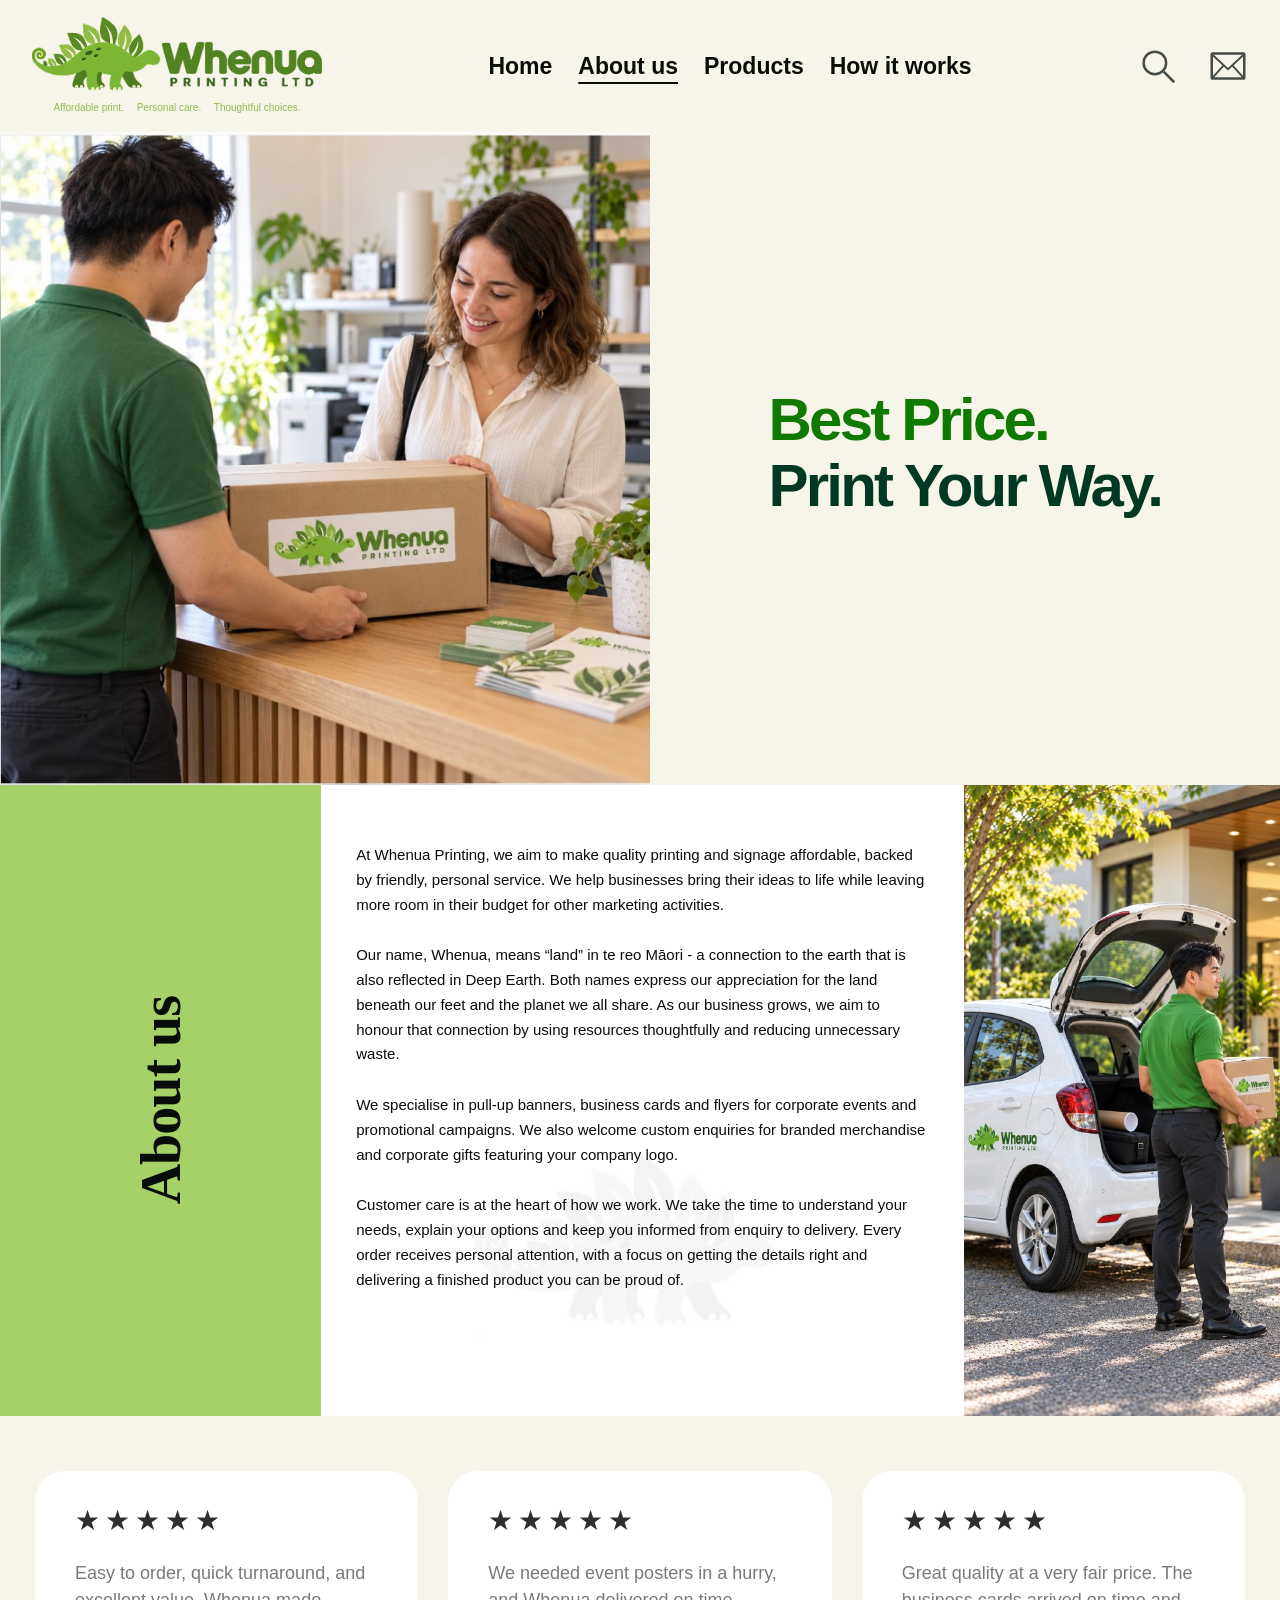
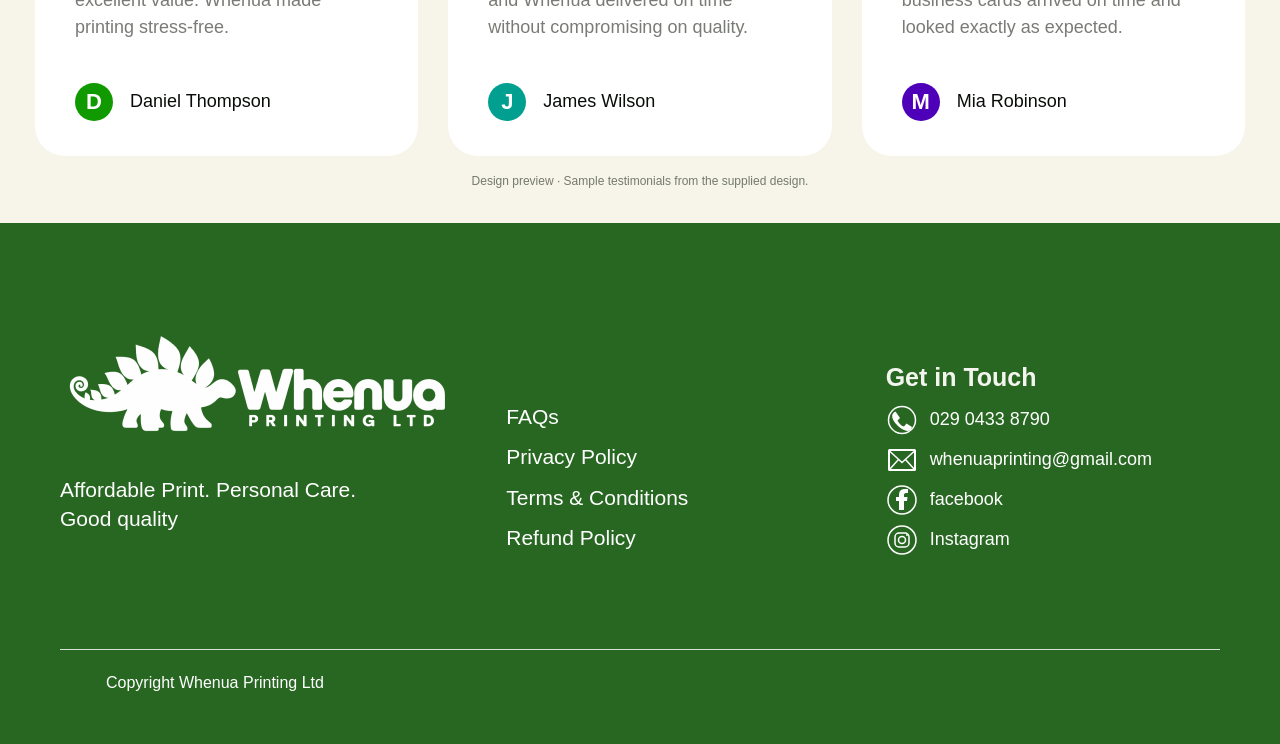
==== commit b6b91123: "Use complete uploaded white logo across every website footer" ====
--- a/about.html
+++ b/about.html
@@ -1,6 +1,20 @@
 <!doctype html>
-<html lang="en"><head><meta charset="UTF-8"><meta name="viewport" content="width=device-width, initial-scale=1"><title>About Us | Whenua Printing</title><meta name="description" content="Learn about Whenua Printing: affordable printing and signage, friendly personal service, and thoughtful choices from enquiry to delivery."><meta name="theme-color" content="#397333"><link rel="icon" href="assets/Image%20Logo.png"><link rel="stylesheet" href="styles/home.css"><link rel="stylesheet" href="styles/about.css"><script src="scripts/home.js" defer></script></head><body class="about-page"><a class="skip-link" href="#main">Skip to content</a><header class="site-header"><div class="header-inner"><a class="brand-link" href="index.html" aria-label="Whenua Printing home"><div class="logo-crop"><img src="assets/Comb%20Logo.png" alt="Whenua Printing Ltd" width="640" height="238"></div><div class="brand-tagline">Affordable print.　 Personal care.　 Thoughtful choices.</div></a><nav class="desktop-nav" id="siteNav" aria-label="Main navigation"><a href="index.html">Home</a><a href="about.html" aria-current="page">About us</a><a href="products.html">Products</a><a href="how-it-works.html">How it works</a></nav><div class="header-actions"><button class="icon-button" id="searchButton" aria-label="Search products"><svg viewBox="0 0 64 64" aria-hidden="true" focusable="false"><circle cx="27" cy="27" r="18" fill="none" stroke="currentColor" stroke-width="4"/><path d="m41 41 17 17" fill="none" stroke="currentColor" stroke-width="4"/></svg></button><a class="icon-button" href="quote.html" aria-label="Request a quote"><svg viewBox="0 0 64 64" aria-hidden="true" focusable="false"><rect x="6" y="12" width="52" height="40" rx="1" fill="none" stroke="currentColor" stroke-width="4"/><path d="m7 14 25 23 25-23M7 51l18-20m32 20L39 31" fill="none" stroke="currentColor" stroke-width="3"/></svg></a><button class="icon-button menu-toggle" id="menuToggle" aria-label="Open navigation" aria-controls="siteNav" aria-expanded="false"><svg viewBox="0 0 64 64" aria-hidden="true" focusable="false"><path d="M9 15h46M9 32h46M9 49h46" fill="none" stroke="currentColor" stroke-width="4"/></svg></button></div></div></header><main id="main"><section class="about-hero" aria-labelledby="aboutHeroTitle"><div class="about-hero-photo"><img src="assets/about-service.jpg" alt="Whenua Printing team member delivering a branded box to a customer in store" width="751" height="755" fetchpriority="high"></div><div class="about-hero-heading"><h1 id="aboutHeroTitle"><span>Best Price.</span><br>Print Your Way.</h1></div></section>
+<html lang="en"><head><meta charset="UTF-8"><meta name="viewport" content="width=device-width, initial-scale=1"><title>About Us | Whenua Printing</title><meta name="description" content="Learn about Whenua Printing: affordable printing and signage, friendly personal service, and thoughtful choices from enquiry to delivery."><meta name="theme-color" content="#397333"><link rel="icon" href="assets/Image%20Logo.png"><link rel="stylesheet" href="styles/home.css"><link rel="stylesheet" href="styles/about.css"><script src="scripts/home.js?v=20261026-autoreply" defer></script></head><body class="about-page"><a class="skip-link" href="#main">Skip to content</a><header class="site-header"><div class="header-inner"><a class="brand-link" href="index.html" aria-label="Whenua Printing home"><div class="logo-crop"><img src="assets/Comb%20Logo.png" alt="Whenua Printing Ltd" width="640" height="238"></div><div class="brand-tagline">Affordable print.　 Personal care.　 Thoughtful choices.</div></a><nav class="desktop-nav" id="siteNav" aria-label="Main navigation"><a href="index.html">Home</a><a href="about.html" aria-current="page">About us</a><a href="products.html">Products</a><a href="how-it-works.html">How it works</a></nav><div class="header-actions"><button class="icon-button" id="searchButton" aria-label="Search products"><svg viewBox="0 0 64 64" aria-hidden="true" focusable="false"><circle cx="27" cy="27" r="18" fill="none" stroke="currentColor" stroke-width="4"/><path d="m41 41 17 17" fill="none" stroke="currentColor" stroke-width="4"/></svg></button><a class="icon-button" href="quote.html" aria-label="Request a quote"><svg viewBox="0 0 64 64" aria-hidden="true" focusable="false"><rect x="6" y="12" width="52" height="40" rx="1" fill="none" stroke="currentColor" stroke-width="4"/><path d="m7 14 25 23 25-23M7 51l18-20m32 20L39 31" fill="none" stroke="currentColor" stroke-width="3"/></svg></a><button class="icon-button menu-toggle" id="menuToggle" aria-label="Open navigation" aria-controls="siteNav" aria-expanded="false"><svg viewBox="0 0 64 64" aria-hidden="true" focusable="false"><path d="M9 15h46M9 32h46M9 49h46" fill="none" stroke="currentColor" stroke-width="4"/></svg></button></div></div></header><main id="main"><section class="about-hero" aria-labelledby="aboutHeroTitle"><div class="about-hero-photo"><img src="assets/about-service.jpg" alt="Whenua Printing team member delivering a branded box to a customer in store" width="751" height="755" fetchpriority="high"></div><div class="about-hero-heading"><h1 id="aboutHeroTitle"><span>Best Price.</span><br>Print Your Way.</h1></div></section>
 <section class="story-section" aria-labelledby="storyTitle"><div class="story-heading"><h2 id="storyTitle">About us</h2></div><div class="story-copy"><img class="story-watermark" src="assets/Image%20Logo.png" alt="" aria-hidden="true" width="300" height="300"><div class="story-text"><p>At Whenua Printing, we aim to make quality printing and signage affordable, backed by friendly, personal service. We help businesses bring their ideas to life while leaving more room in their budget for other marketing activities.</p><p>Our name, Whenua, means “land” in te reo Māori - a connection to the earth that is also reflected in Deep Earth. Both names express our appreciation for the land beneath our feet and the planet we all share. As our business grows, we aim to honour that connection by using resources thoughtfully and reducing unnecessary waste.</p><p>We specialise in pull-up banners, business cards and flyers for corporate events and promotional campaigns. We also welcome custom enquiries for branded merchandise and corporate gifts featuring your company logo.</p><p>Customer care is at the heart of how we work. We take the time to understand your needs, explain your options and keep you informed from enquiry to delivery. Every order receives personal attention, with a focus on getting the details right and delivering a finished product you can be proud of.</p></div></div><div class="story-photo"><img src="assets/about-delivery.jpg" alt="Whenua Printing team member carrying a box beside the branded delivery car" width="491" height="979" loading="lazy"></div></section>
-<section class="reviews-section" aria-label="Customer review design preview"><div class="reviews-grid"><figure class="review-card"><div class="review-stars" aria-label="5 out of 5 stars">★★★★★</div><blockquote>Easy to order, quick turnaround, and excellent value. Whenua made printing stress-free.</blockquote><figcaption><span class="review-avatar green" aria-hidden="true">D</span><span>Daniel Thompson</span></figcaption></figure><figure class="review-card"><div class="review-stars" aria-label="5 out of 5 stars">★★★★★</div><blockquote>We needed event posters in a hurry, and Whenua delivered on time without compromising on quality.</blockquote><figcaption><span class="review-avatar teal" aria-hidden="true">J</span><span>James Wilson</span></figcaption></figure><figure class="review-card"><div class="review-stars" aria-label="5 out of 5 stars">★★★★★</div><blockquote>Great quality at a very fair price. The business cards arrived on time and looked exactly as expected.</blockquote><figcaption><span class="review-avatar purple" aria-hidden="true">M</span><span>Mia Robinson</span></figcaption></figure></div><p class="reviews-note">Design preview · Sample testimonials from the supplied design.</p></section></main><footer class="site-footer standard-footer"><div class="container"><div class="footer-grid"><div class="footer-brand-column"><a class="footer-brand" href="index.html" aria-label="Whenua Printing home"><span class="footer-dino"><img src="assets/footer-dinosaur.png" alt="" width="177" height="131"></span><span class="footer-wordmark"><img src="assets/Text%20Logo.png" alt="Whenua Printing Ltd" width="300" height="300"></span></a><p>Affordable Print. Personal Care.<br>Good quality</p></div><nav class="footer-column footer-policies" aria-label="Help and policies"><a href="index.html#faqs">FAQs</a><a href="privacy-policy.html" data-policy="privacy">Privacy Policy</a><a href="terms-and-conditions.html" data-policy="terms">Terms &amp; Conditions</a><a href="refund-policy.html" data-policy="refund">Refund Policy</a></nav><div class="footer-column footer-contact"><h3>Get in Touch</h3><a class="contact-link" href="tel:02904338790"><svg viewBox="0 0 64 64" aria-hidden="true" focusable="false"><circle cx="32" cy="32" r="27" fill="none" stroke="currentColor" stroke-width="3"/><path d="M19 15l9 13-5 5c4 7 7 10 13 12l5-6 11 7c-3 13-17 8-28-2C10 31 9 19 19 15" fill="currentColor"/></svg><span>029 0433 8790</span></a><a class="contact-link" href="mailto:whenuaprinting@gmail.com"><svg viewBox="0 0 64 64" aria-hidden="true" focusable="false"><rect x="6" y="12" width="52" height="40" rx="1" fill="none" stroke="currentColor" stroke-width="4"/><path d="m7 14 25 23 25-23M7 51l18-20m32 20L39 31" fill="none" stroke="currentColor" stroke-width="3"/></svg><span>whenuaprinting@gmail.com</span></a><span class="social-label"><svg viewBox="0 0 32 32" aria-hidden="true"><circle cx="16" cy="16" r="14" fill="none" stroke="currentColor" stroke-width="1.5"/><path d="M18 26V17h3l.5-4H18v-2c0-1 .5-2 2-2h2V5h-3c-4 0-6 2-6 6v2h-3v4h3v9Z" fill="currentColor"/></svg><span>facebook</span></span><span class="social-label"><svg viewBox="0 0 32 32" aria-hidden="true"><circle cx="16" cy="16" r="14" fill="none" stroke="currentColor" stroke-width="1.5"/><rect x="9" y="9" width="14" height="14" rx="4" fill="none" stroke="currentColor" stroke-width="1.5"/><circle cx="16" cy="16" r="3.5" fill="none" stroke="currentColor" stroke-width="1.5"/><circle cx="21" cy="11" r="1" fill="currentColor"/></svg><span>Instagram</span></span></div></div><div class="legal"><span>Copyright Whenua Printing Ltd</span></div></div></footer><dialog id="quoteDialog" aria-labelledby="quoteTitle"><button class="dialog-close" type="button" data-close aria-label="Close enquiry">×</button><h2 id="quoteTitle">Tell us what you need.</h2><p>Tell us what you need and we’ll contact you by email or phone with a clear quote.</p><form id="quoteForm" data-delivery="direct" action="https://formsubmit.co/ajax/whenuaprinting@gmail.com" method="POST"><div class="form-field"><label for="name">Name</label><input id="name" name="name" autocomplete="name" required maxlength="150"></div><div class="form-field"><label for="email">Email address</label><input id="email" name="email" type="email" autocomplete="email" required maxlength="254"></div><div class="form-field"><label for="phone">Phone number</label><input id="phone" name="phone" type="tel" autocomplete="tel" required maxlength="50"></div><div class="form-field"><label for="company">Company name</label><input id="company" name="company" autocomplete="organization" required maxlength="200"></div><div class="form-field"><label for="product">Products</label><select id="product" name="product" required><option>Business Cards</option><option>Flyers</option><option>Pull up Banners</option><option>Posters</option><option>Name badges</option><option>Something else</option></select></div><div class="form-field"><label for="quantity">Quantity</label><input id="quantity" name="quantity" type="number" min="1" max="1000000" step="1" required></div><div class="form-field"><label for="details">Project details (optional)</label><textarea id="details" name="details" placeholder="Size, finish, preferred delivery date, or any questions" maxlength="5000"></textarea></div><div class="form-honeypot" aria-hidden="true"><label for="website">Leave this field empty</label><input id="website" name="_honey" tabindex="-1" autocomplete="off"></div><input type="hidden" name="_subject" value="New Whenua Printing quote enquiry"><input type="hidden" name="_template" value="table"><div class="enquiry-actions"><button class="button" type="submit">Send enquiry</button><button class="button button-secondary" type="button" id="copyEnquiry">Copy enquiry</button></div><p class="form-service-note">Your details are sent securely via FormSubmit to Whenua Printing for this enquiry.</p><p id="emailStatus" role="status" aria-live="polite"></p><div id="enquiryFallback" hidden><label for="enquiryText">Copy this message and email it to <a href="mailto:whenuaprinting@gmail.com">whenuaprinting@gmail.com</a></label><textarea id="enquiryText" readonly></textarea></div></form></dialog>
+<section class="reviews-section" aria-label="Customer review design preview"><div class="reviews-grid"><figure class="review-card"><div class="review-stars" aria-label="5 out of 5 stars">★★★★★</div><blockquote>Easy to order, quick turnaround, and excellent value. Whenua made printing stress-free.</blockquote><figcaption><span class="review-avatar green" aria-hidden="true">D</span><span>Daniel Thompson</span></figcaption></figure><figure class="review-card"><div class="review-stars" aria-label="5 out of 5 stars">★★★★★</div><blockquote>We needed event posters in a hurry, and Whenua delivered on time without compromising on quality.</blockquote><figcaption><span class="review-avatar teal" aria-hidden="true">J</span><span>James Wilson</span></figcaption></figure><figure class="review-card"><div class="review-stars" aria-label="5 out of 5 stars">★★★★★</div><blockquote>Great quality at a very fair price. The business cards arrived on time and looked exactly as expected.</blockquote><figcaption><span class="review-avatar purple" aria-hidden="true">M</span><span>Mia Robinson</span></figcaption></figure></div><p class="reviews-note">Design preview · Sample testimonials from the supplied design.</p></section></main><footer class="site-footer standard-footer"><div class="container"><div class="footer-grid"><div class="footer-brand-column"><a class="footer-brand" href="index.html" aria-label="Whenua Printing home"><img class="footer-logo-image" src="assets/footer-logo.png" alt="Whenua Printing Ltd" width="393" height="131" loading="lazy"></a><p>Affordable Print. Personal Care.<br>Good quality</p></div><nav class="footer-column footer-policies" aria-label="Help and policies"><a href="index.html#faqs">FAQs</a><a href="privacy-policy.html" data-policy="privacy">Privacy Policy</a><a href="terms-and-conditions.html" data-policy="terms">Terms &amp; Conditions</a><a href="refund-policy.html" data-policy="refund">Refund Policy</a></nav><div class="footer-column footer-contact"><h3>Get in Touch</h3><a class="contact-link" href="tel:02904338790"><svg viewBox="0 0 64 64" aria-hidden="true" focusable="false"><circle cx="32" cy="32" r="27" fill="none" stroke="currentColor" stroke-width="3"/><path d="M19 15l9 13-5 5c4 7 7 10 13 12l5-6 11 7c-3 13-17 8-28-2C10 31 9 19 19 15" fill="currentColor"/></svg><span>029 0433 8790</span></a><a class="contact-link" href="mailto:whenuaprinting@gmail.com"><svg viewBox="0 0 64 64" aria-hidden="true" focusable="false"><rect x="6" y="12" width="52" height="40" rx="1" fill="none" stroke="currentColor" stroke-width="4"/><path d="m7 14 25 23 25-23M7 51l18-20m32 20L39 31" fill="none" stroke="currentColor" stroke-width="3"/></svg><span>whenuaprinting@gmail.com</span></a><span class="social-label"><svg viewBox="0 0 32 32" aria-hidden="true"><circle cx="16" cy="16" r="14" fill="none" stroke="currentColor" stroke-width="1.5"/><path d="M18 26V17h3l.5-4H18v-2c0-1 .5-2 2-2h2V5h-3c-4 0-6 2-6 6v2h-3v4h3v9Z" fill="currentColor"/></svg><span>facebook</span></span><span class="social-label"><svg viewBox="0 0 32 32" aria-hidden="true"><circle cx="16" cy="16" r="14" fill="none" stroke="currentColor" stroke-width="1.5"/><rect x="9" y="9" width="14" height="14" rx="4" fill="none" stroke="currentColor" stroke-width="1.5"/><circle cx="16" cy="16" r="3.5" fill="none" stroke="currentColor" stroke-width="1.5"/><circle cx="21" cy="11" r="1" fill="currentColor"/></svg><span>Instagram</span></span></div></div><div class="legal"><span>Copyright Whenua Printing Ltd</span></div></div></footer><dialog id="quoteDialog" aria-labelledby="quoteTitle"><button class="dialog-close" type="button" data-close aria-label="Close enquiry">×</button><h2 id="quoteTitle">Tell us what you need.</h2><p>Tell us what you need and we’ll contact you by email or phone with a clear quote.</p><form id="quoteForm" data-delivery="native" action="https://formsubmit.co/whenuaprinting@gmail.com" method="POST" target="_top"><div class="form-field"><label for="name">Name</label><input id="name" name="name" autocomplete="name" required maxlength="150"></div><div class="form-field"><label for="email">Email address</label><input id="email" name="email" type="email" autocomplete="email" required maxlength="254"></div><div class="form-field"><label for="phone">Phone number</label><input id="phone" name="phone" type="tel" autocomplete="tel" required maxlength="50"></div><div class="form-field"><label for="company">Company name</label><input id="company" name="company" autocomplete="organization" required maxlength="200"></div><div class="form-field"><label for="product">Products</label><select id="product" name="product" required><option>Business Cards</option><option>Flyers</option><option>Pull up Banners</option><option>Posters</option><option>Name badges</option><option>Something else</option></select></div><div class="form-field"><label for="quantity">Quantity</label><input id="quantity" name="quantity" type="number" min="1" max="1000000" step="1" required></div><div class="form-field"><label for="details">Project details (optional)</label><textarea id="details" name="details" placeholder="Size, finish, preferred delivery date, or any questions" maxlength="5000"></textarea></div><div class="form-honeypot" aria-hidden="true"><label for="website">Leave this field empty</label><input id="website" name="_honey" tabindex="-1" autocomplete="off"></div><input type="hidden" name="_subject" value="New Whenua Printing quote enquiry"><input type="hidden" name="_template" value="table"><input type="hidden" name="_autoresponse" value="Kia ora,
+
+Thank you for choosing Whenua Printing. We’ve received your quote request.
+
+We’ll review your project details and contact you by email or phone to confirm the specifications, pricing and delivery options.
+
+If you would like to add artwork or more information, email us at whenuaprinting@gmail.com. Please include your name and company so we can match it to your enquiry.
+
+This is an acknowledgement of your enquiry, not an order confirmation or final quote.
+
+Ngā mihi,
+Whenua Printing
+Affordable Print. Personal Care.
+whenuaprinting@gmail.com
+029 0433 8790"><input type="hidden" name="_next" value="https://kimliumingyang.github.io/whenuaprinting/thank-you.html"><div class="enquiry-actions"><button class="button" type="submit">Send enquiry</button><button class="button button-secondary" type="button" id="copyEnquiry">Copy enquiry</button></div><p class="form-service-note">Your details are sent via FormSubmit to Whenua Printing. You may be asked to complete a quick verification. We’ll also send an acknowledgement to your email address.</p><p id="emailStatus" role="status" aria-live="polite"></p><div id="enquiryFallback" hidden><label for="enquiryText">Copy this message and email it to <a href="mailto:whenuaprinting@gmail.com">whenuaprinting@gmail.com</a></label><textarea id="enquiryText" readonly></textarea></div></form></dialog>
 <dialog id="searchDialog" aria-labelledby="searchTitle"><button class="dialog-close" type="button" data-close aria-label="Close search">×</button><h2 id="searchTitle">Find your print.</h2><div class="form-field"><label for="searchInput">Search products</label><input id="searchInput" type="search" placeholder="Business cards, flyers, posters…" autocomplete="off"></div><ul class="search-results" id="searchResults" aria-label="Matching products"></ul><p id="searchStatus" role="status"></p></dialog>
 </body></html>
--- a/styles/home.css
+++ b/styles/home.css
@@ -86,3 +86,19 @@
 /* Original bottom enquiry background. */
 .quote-section .quote-photo{object-position:center center}.quote-section:after{background:linear-gradient(90deg,#faf5e899 0%,#faf5e870 48%,#faf5e810 100%)}
 @media(max-width:760px){.quote-section:after{background:#faf5e8c9}}
+
+/* Homepage editorial link card supplied in the latest design. */
+.home-explore-card{display:block;container-type:inline-size;aspect-ratio:1.15;background:#437b39;color:white;border-radius:23px;overflow:hidden;transition:background .2s ease,box-shadow .2s ease}
+.home-explore-inner{padding:19cqw 10.3cqw 16cqw}
+.home-explore-eyebrow{font:700 3.3cqw/1.2 Arial,sans-serif;letter-spacing:.65cqw;color:#bcff83;margin:0 0 8.5cqw}
+.home-explore-card h2{font:700 10cqw/1.06 Georgia,serif;letter-spacing:-.12cqw;color:white;margin:0 0 8.3cqw}
+.home-explore-action{display:flex;align-items:center;justify-content:space-between;gap:15px;border-top:1px solid #ffffff70;padding-top:4.7cqw;font:700 4.6cqw/1.2 Arial,sans-serif}
+.home-explore-action>span{font-size:6cqw;font-weight:400;line-height:1}
+.home-explore-card:hover{background:#386e31;box-shadow:0 8px 22px #214d2025}
+@media(max-width:760px){.home-explore-card{border-radius:19px;aspect-ratio:auto}.home-explore-inner{padding:18cqw 10cqw}.home-explore-eyebrow{font-size:4cqw;letter-spacing:.5cqw;margin-bottom:12cqw}.home-explore-card h2{font-size:11.5cqw;margin-bottom:13cqw}.home-explore-action{font-size:6cqw;padding-top:7cqw}.home-explore-action>span{font-size:8cqw}}
+@media(prefers-reduced-motion:reduce){.home-explore-card{transition:none}}
+
+/* Complete original white logo replaces the separate footer mark and wordmark. */
+.standard-footer .footer-brand{display:flex;align-items:center;width:100%;max-width:393px;height:auto;min-height:105px;gap:0}
+.standard-footer .footer-logo-image{display:block;position:static;width:100%;max-width:100%;height:auto;object-fit:contain;filter:none;mix-blend-mode:normal}
+@media(max-width:1024px){.standard-footer .footer-brand{max-width:300px;min-height:0}}
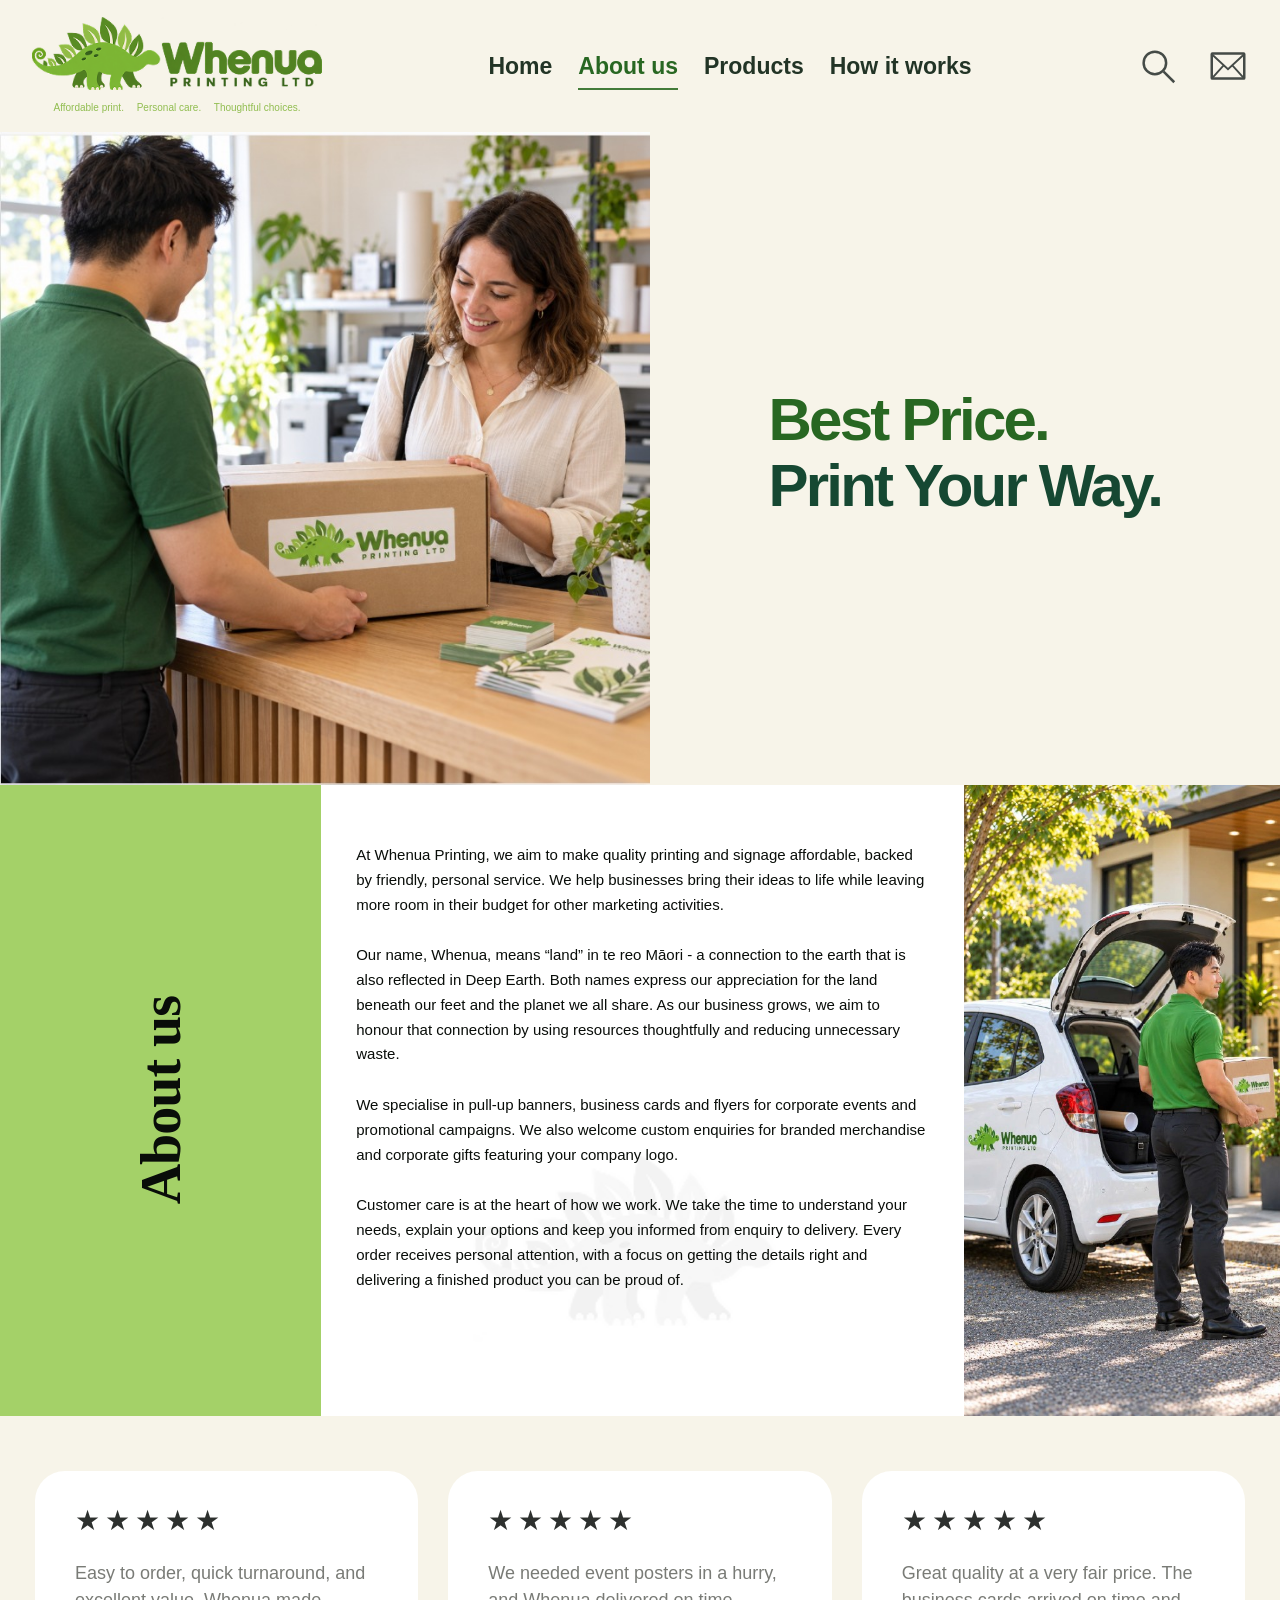
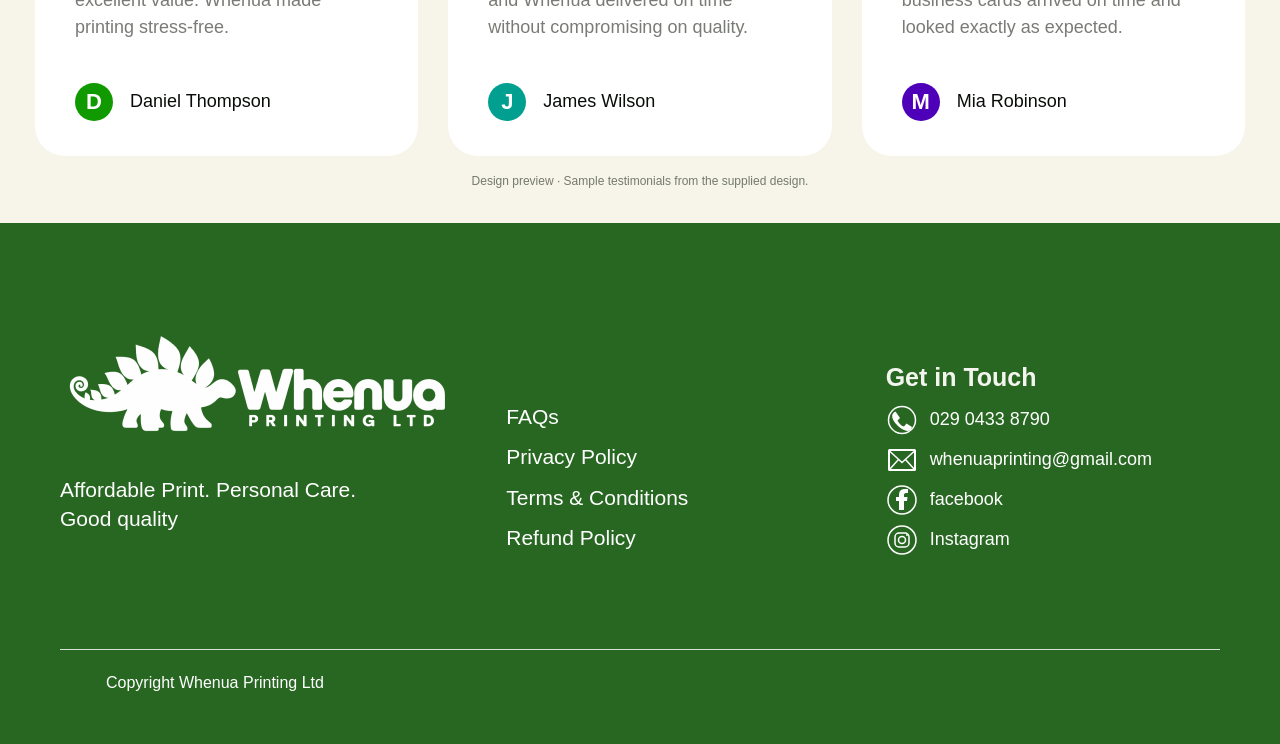
==== commit 957bbfdd: "Unify site navigation and visual rhythm with clearer collection transitions" ====
--- a/about.html
+++ b/about.html
@@ -1,5 +1,6 @@
 <!doctype html>
-<html lang="en"><head><meta charset="UTF-8"><meta name="viewport" content="width=device-width, initial-scale=1"><title>About Us | Whenua Printing</title><meta name="description" content="Learn about Whenua Printing: affordable printing and signage, friendly personal service, and thoughtful choices from enquiry to delivery."><meta name="theme-color" content="#397333"><link rel="icon" href="assets/Image%20Logo.png"><link rel="stylesheet" href="styles/home.css"><link rel="stylesheet" href="styles/about.css"><script src="scripts/home.js?v=20261026-autoreply" defer></script></head><body class="about-page"><a class="skip-link" href="#main">Skip to content</a><header class="site-header"><div class="header-inner"><a class="brand-link" href="index.html" aria-label="Whenua Printing home"><div class="logo-crop"><img src="assets/Comb%20Logo.png" alt="Whenua Printing Ltd" width="640" height="238"></div><div class="brand-tagline">Affordable print.　 Personal care.　 Thoughtful choices.</div></a><nav class="desktop-nav" id="siteNav" aria-label="Main navigation"><a href="index.html">Home</a><a href="about.html" aria-current="page">About us</a><a href="products.html">Products</a><a href="how-it-works.html">How it works</a></nav><div class="header-actions"><button class="icon-button" id="searchButton" aria-label="Search products"><svg viewBox="0 0 64 64" aria-hidden="true" focusable="false"><circle cx="27" cy="27" r="18" fill="none" stroke="currentColor" stroke-width="4"/><path d="m41 41 17 17" fill="none" stroke="currentColor" stroke-width="4"/></svg></button><a class="icon-button" href="quote.html" aria-label="Request a quote"><svg viewBox="0 0 64 64" aria-hidden="true" focusable="false"><rect x="6" y="12" width="52" height="40" rx="1" fill="none" stroke="currentColor" stroke-width="4"/><path d="m7 14 25 23 25-23M7 51l18-20m32 20L39 31" fill="none" stroke="currentColor" stroke-width="3"/></svg></a><button class="icon-button menu-toggle" id="menuToggle" aria-label="Open navigation" aria-controls="siteNav" aria-expanded="false"><svg viewBox="0 0 64 64" aria-hidden="true" focusable="false"><path d="M9 15h46M9 32h46M9 49h46" fill="none" stroke="currentColor" stroke-width="4"/></svg></button></div></div></header><main id="main"><section class="about-hero" aria-labelledby="aboutHeroTitle"><div class="about-hero-photo"><img src="assets/about-service.jpg" alt="Whenua Printing team member delivering a branded box to a customer in store" width="751" height="755" fetchpriority="high"></div><div class="about-hero-heading"><h1 id="aboutHeroTitle"><span>Best Price.</span><br>Print Your Way.</h1></div></section>
+<html lang="en"><head><meta charset="UTF-8"><meta name="viewport" content="width=device-width, initial-scale=1"><title>About Us | Whenua Printing</title><meta name="description" content="Learn about Whenua Printing: affordable printing and signage, friendly personal service, and thoughtful choices from enquiry to delivery."><meta name="theme-color" content="#397333"><link rel="icon" href="assets/Image%20Logo.png"><link rel="stylesheet" href="styles/home.css"><link rel="stylesheet" href="styles/about.css"><script src="scripts/home.js?v=20261026-flow" defer></script><link rel="stylesheet" href="styles/refinements.css?v=20261026-flow">
+</head><body class="about-page"><a class="skip-link" href="#main">Skip to content</a><header class="site-header"><div class="header-inner"><a class="brand-link" href="index.html" aria-label="Whenua Printing home"><div class="logo-crop"><img src="assets/Comb%20Logo.png" alt="Whenua Printing Ltd" width="640" height="238"></div><div class="brand-tagline">Affordable print.　 Personal care.　 Thoughtful choices.</div></a><nav class="desktop-nav" id="siteNav" aria-label="Main navigation"><a href="index.html">Home</a><a href="about.html" aria-current="page">About us</a><a href="products.html">Products</a><a href="how-it-works.html">How it works</a></nav><div class="header-actions"><button class="icon-button" id="searchButton" aria-label="Search products"><svg viewBox="0 0 64 64" aria-hidden="true" focusable="false"><circle cx="27" cy="27" r="18" fill="none" stroke="currentColor" stroke-width="4"/><path d="m41 41 17 17" fill="none" stroke="currentColor" stroke-width="4"/></svg></button><a class="icon-button" href="quote.html" aria-label="Request a quote"><svg viewBox="0 0 64 64" aria-hidden="true" focusable="false"><rect x="6" y="12" width="52" height="40" rx="1" fill="none" stroke="currentColor" stroke-width="4"/><path d="m7 14 25 23 25-23M7 51l18-20m32 20L39 31" fill="none" stroke="currentColor" stroke-width="3"/></svg></a><button class="icon-button menu-toggle" id="menuToggle" aria-label="Open navigation" aria-controls="siteNav" aria-expanded="false"><svg viewBox="0 0 64 64" aria-hidden="true" focusable="false"><path d="M9 15h46M9 32h46M9 49h46" fill="none" stroke="currentColor" stroke-width="4"/></svg></button></div></div></header><main id="main"><section class="about-hero" aria-labelledby="aboutHeroTitle"><div class="about-hero-photo"><img src="assets/about-service.jpg" alt="Whenua Printing team member delivering a branded box to a customer in store" width="751" height="755" fetchpriority="high"></div><div class="about-hero-heading"><h1 id="aboutHeroTitle"><span>Best Price.</span><br>Print Your Way.</h1></div></section>
 <section class="story-section" aria-labelledby="storyTitle"><div class="story-heading"><h2 id="storyTitle">About us</h2></div><div class="story-copy"><img class="story-watermark" src="assets/Image%20Logo.png" alt="" aria-hidden="true" width="300" height="300"><div class="story-text"><p>At Whenua Printing, we aim to make quality printing and signage affordable, backed by friendly, personal service. We help businesses bring their ideas to life while leaving more room in their budget for other marketing activities.</p><p>Our name, Whenua, means “land” in te reo Māori - a connection to the earth that is also reflected in Deep Earth. Both names express our appreciation for the land beneath our feet and the planet we all share. As our business grows, we aim to honour that connection by using resources thoughtfully and reducing unnecessary waste.</p><p>We specialise in pull-up banners, business cards and flyers for corporate events and promotional campaigns. We also welcome custom enquiries for branded merchandise and corporate gifts featuring your company logo.</p><p>Customer care is at the heart of how we work. We take the time to understand your needs, explain your options and keep you informed from enquiry to delivery. Every order receives personal attention, with a focus on getting the details right and delivering a finished product you can be proud of.</p></div></div><div class="story-photo"><img src="assets/about-delivery.jpg" alt="Whenua Printing team member carrying a box beside the branded delivery car" width="491" height="979" loading="lazy"></div></section>
 <section class="reviews-section" aria-label="Customer review design preview"><div class="reviews-grid"><figure class="review-card"><div class="review-stars" aria-label="5 out of 5 stars">★★★★★</div><blockquote>Easy to order, quick turnaround, and excellent value. Whenua made printing stress-free.</blockquote><figcaption><span class="review-avatar green" aria-hidden="true">D</span><span>Daniel Thompson</span></figcaption></figure><figure class="review-card"><div class="review-stars" aria-label="5 out of 5 stars">★★★★★</div><blockquote>We needed event posters in a hurry, and Whenua delivered on time without compromising on quality.</blockquote><figcaption><span class="review-avatar teal" aria-hidden="true">J</span><span>James Wilson</span></figcaption></figure><figure class="review-card"><div class="review-stars" aria-label="5 out of 5 stars">★★★★★</div><blockquote>Great quality at a very fair price. The business cards arrived on time and looked exactly as expected.</blockquote><figcaption><span class="review-avatar purple" aria-hidden="true">M</span><span>Mia Robinson</span></figcaption></figure></div><p class="reviews-note">Design preview · Sample testimonials from the supplied design.</p></section></main><footer class="site-footer standard-footer"><div class="container"><div class="footer-grid"><div class="footer-brand-column"><a class="footer-brand" href="index.html" aria-label="Whenua Printing home"><img class="footer-logo-image" src="assets/footer-logo.png" alt="Whenua Printing Ltd" width="393" height="131" loading="lazy"></a><p>Affordable Print. Personal Care.<br>Good quality</p></div><nav class="footer-column footer-policies" aria-label="Help and policies"><a href="index.html#faqs">FAQs</a><a href="privacy-policy.html" data-policy="privacy">Privacy Policy</a><a href="terms-and-conditions.html" data-policy="terms">Terms &amp; Conditions</a><a href="refund-policy.html" data-policy="refund">Refund Policy</a></nav><div class="footer-column footer-contact"><h3>Get in Touch</h3><a class="contact-link" href="tel:02904338790"><svg viewBox="0 0 64 64" aria-hidden="true" focusable="false"><circle cx="32" cy="32" r="27" fill="none" stroke="currentColor" stroke-width="3"/><path d="M19 15l9 13-5 5c4 7 7 10 13 12l5-6 11 7c-3 13-17 8-28-2C10 31 9 19 19 15" fill="currentColor"/></svg><span>029 0433 8790</span></a><a class="contact-link" href="mailto:whenuaprinting@gmail.com"><svg viewBox="0 0 64 64" aria-hidden="true" focusable="false"><rect x="6" y="12" width="52" height="40" rx="1" fill="none" stroke="currentColor" stroke-width="4"/><path d="m7 14 25 23 25-23M7 51l18-20m32 20L39 31" fill="none" stroke="currentColor" stroke-width="3"/></svg><span>whenuaprinting@gmail.com</span></a><span class="social-label"><svg viewBox="0 0 32 32" aria-hidden="true"><circle cx="16" cy="16" r="14" fill="none" stroke="currentColor" stroke-width="1.5"/><path d="M18 26V17h3l.5-4H18v-2c0-1 .5-2 2-2h2V5h-3c-4 0-6 2-6 6v2h-3v4h3v9Z" fill="currentColor"/></svg><span>facebook</span></span><span class="social-label"><svg viewBox="0 0 32 32" aria-hidden="true"><circle cx="16" cy="16" r="14" fill="none" stroke="currentColor" stroke-width="1.5"/><rect x="9" y="9" width="14" height="14" rx="4" fill="none" stroke="currentColor" stroke-width="1.5"/><circle cx="16" cy="16" r="3.5" fill="none" stroke="currentColor" stroke-width="1.5"/><circle cx="21" cy="11" r="1" fill="currentColor"/></svg><span>Instagram</span></span></div></div><div class="legal"><span>Copyright Whenua Printing Ltd</span></div></div></footer><dialog id="quoteDialog" aria-labelledby="quoteTitle"><button class="dialog-close" type="button" data-close aria-label="Close enquiry">×</button><h2 id="quoteTitle">Tell us what you need.</h2><p>Tell us what you need and we’ll contact you by email or phone with a clear quote.</p><form id="quoteForm" data-delivery="native" action="https://formsubmit.co/whenuaprinting@gmail.com" method="POST" target="_top"><div class="form-field"><label for="name">Name</label><input id="name" name="name" autocomplete="name" required maxlength="150"></div><div class="form-field"><label for="email">Email address</label><input id="email" name="email" type="email" autocomplete="email" required maxlength="254"></div><div class="form-field"><label for="phone">Phone number</label><input id="phone" name="phone" type="tel" autocomplete="tel" required maxlength="50"></div><div class="form-field"><label for="company">Company name</label><input id="company" name="company" autocomplete="organization" required maxlength="200"></div><div class="form-field"><label for="product">Products</label><select id="product" name="product" required><option>Business Cards</option><option>Flyers</option><option>Pull up Banners</option><option>Posters</option><option>Name badges</option><option>Something else</option></select></div><div class="form-field"><label for="quantity">Quantity</label><input id="quantity" name="quantity" type="number" min="1" max="1000000" step="1" required></div><div class="form-field"><label for="details">Project details (optional)</label><textarea id="details" name="details" placeholder="Size, finish, preferred delivery date, or any questions" maxlength="5000"></textarea></div><div class="form-honeypot" aria-hidden="true"><label for="website">Leave this field empty</label><input id="website" name="_honey" tabindex="-1" autocomplete="off"></div><input type="hidden" name="_subject" value="New Whenua Printing quote enquiry"><input type="hidden" name="_template" value="table"><input type="hidden" name="_autoresponse" value="Kia ora,
 
--- a/styles/refinements.css
+++ b/styles/refinements.css
@@ -0,0 +1,33 @@
+/* Shared finishing layer: the same navigation, colour and rhythm on every page. */
+:root{--green:#286722;--forest:#164832;--muted:#687063;--soft:#eef3e5}
+.desktop-nav>a{position:relative;color:#223426;transition:color .18s ease;text-decoration:none!important}
+.desktop-nav>a::after{content:'';position:absolute;left:0;right:0;bottom:-10px;height:2px;background:#437b39;transform:scaleX(0);transform-origin:left;transition:transform .18s ease}
+.desktop-nav>a:hover,.desktop-nav>a[aria-current]{color:#286722}
+.desktop-nav>a:hover::after,.desktop-nav>a[aria-current]::after{transform:scaleX(1)}
+.icon-button{transition:color .18s ease,background .18s ease;border-radius:8px}
+.icon-button:hover{color:#286722;background:#2867220a}
+.button{background:#286722;transition:background .18s ease,box-shadow .18s ease}
+.button:hover{background:#1d511a;box-shadow:0 4px 14px #16483218}
+.section-introduction{display:grid;grid-template-columns:1.2fr 1fr;gap:60px;align-items:end;margin-bottom:38px}
+.section-introduction .eyebrow,.about-eyebrow{font-size:12px;line-height:1.6;letter-spacing:2px;font-weight:700;color:#507647}
+.section-introduction h2{font-size:clamp(32px,3.8vw,54px);color:#164832;letter-spacing:-1.6px}
+.section-introduction>p{font-size:17px;line-height:1.7;color:#687063;max-width:470px;margin:0}
+.about-section{padding-block:clamp(60px,7vw,110px)}
+.about-copy{line-height:1.7;color:#505b4e}
+.about-heading,.why-heading-row h2,.how-section h2,.faq-heading h2{color:#164832}
+.why-section,.how-section{padding-block:clamp(48px,5.5vw,80px)}
+.about-inner{width:calc(100% - 180px);max-width:1440px}
+.eyebrow{color:#507647}
+.feature,.step{border:1px solid #e6ebdf;border-radius:24px}
+.feature p,.step p{line-height:1.6}
+.journey-link{display:flex;align-items:center;justify-content:space-between;gap:20px;width:fit-content;min-height:44px;margin-top:32px;border-bottom:1px solid #a5b99a;color:#286722;font-size:16px;font-weight:700}
+.journey-link span{font-size:24px;transition:transform .18s ease}
+.journey-link:hover span{transform:translateX(4px)}
+.collection-jump{display:flex;flex-wrap:wrap;gap:12px;margin-bottom:32px}
+.collection-jump a{display:flex;gap:24px;align-items:center;border:1px solid #cad8c0;border-radius:30px;padding:13px 20px;color:#315c2e;background:#f9faf4;font-size:14px;font-weight:700;transition:background .18s ease}
+.collection-jump a:hover{background:#e8efdd}
+#print-essentials{scroll-margin-top:28px}
+@media(max-width:1300px){.about-inner{width:calc(100% - 120px)}}
+@media(max-width:1024px){.about-inner{width:calc(100% - 80px)}.section-introduction{gap:32px}.section-introduction>p{font-size:15px}}
+@media(max-width:760px){.about-inner{width:calc(100% - 48px)}.section-introduction{grid-template-columns:1fr;gap:16px;margin-bottom:28px}.section-introduction>p{max-width:none;font-size:16px}.desktop-nav>a::after{display:none}.desktop-nav>a[aria-current]{background:#e9f0df;border-radius:8px}.collection-jump{gap:10px}.collection-jump a{font-size:13px;padding:12px 16px}.journey-link{font-size:15px}}
+@media(prefers-reduced-motion:reduce){html{scroll-behavior:auto}*,*::before,*::after{transition:none!important;animation:none!important}}
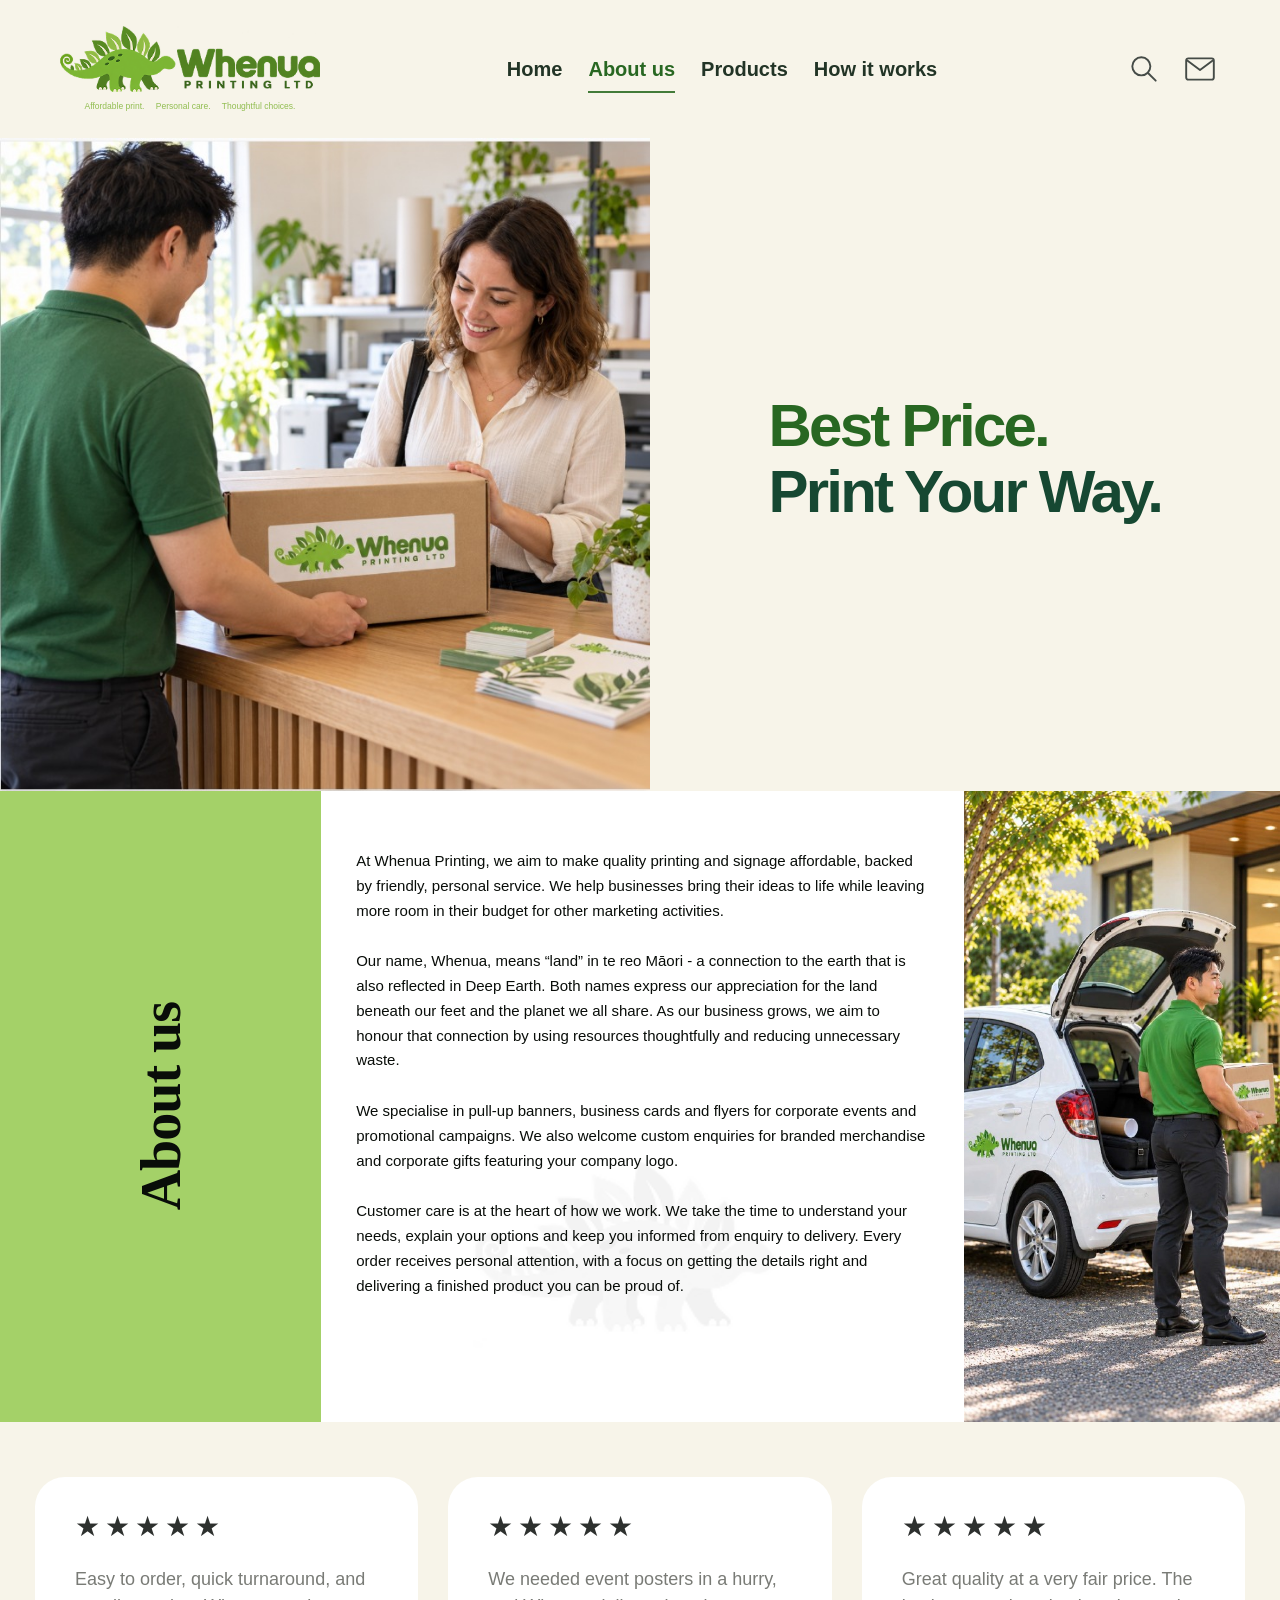
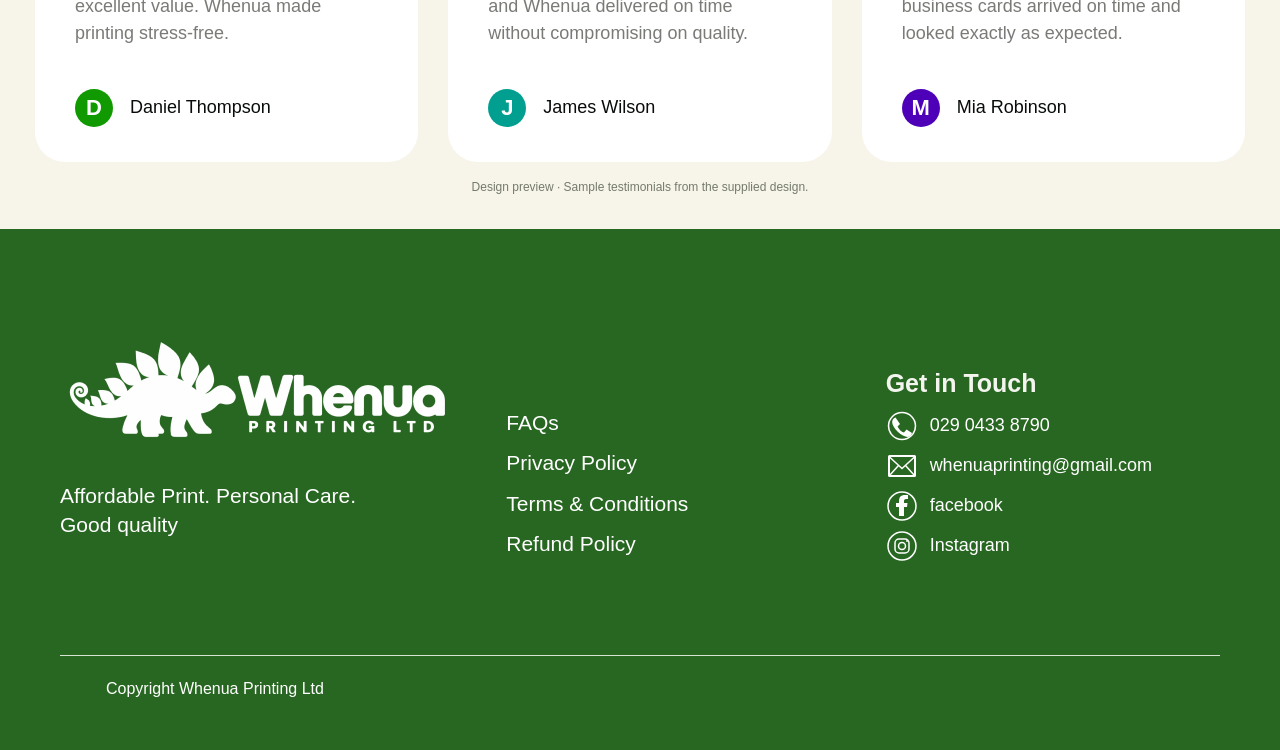
==== commit b148b1ef: "Balance header sizing and spacing with consistent icons and mobile search" ====
--- a/about.html
+++ b/about.html
@@ -1,6 +1,6 @@
 <!doctype html>
-<html lang="en"><head><meta charset="UTF-8"><meta name="viewport" content="width=device-width, initial-scale=1"><title>About Us | Whenua Printing</title><meta name="description" content="Learn about Whenua Printing: affordable printing and signage, friendly personal service, and thoughtful choices from enquiry to delivery."><meta name="theme-color" content="#397333"><link rel="icon" href="assets/Image%20Logo.png"><link rel="stylesheet" href="styles/home.css"><link rel="stylesheet" href="styles/about.css"><script src="scripts/home.js?v=20261026-flow" defer></script><link rel="stylesheet" href="styles/refinements.css?v=20261026-flow">
-</head><body class="about-page"><a class="skip-link" href="#main">Skip to content</a><header class="site-header"><div class="header-inner"><a class="brand-link" href="index.html" aria-label="Whenua Printing home"><div class="logo-crop"><img src="assets/Comb%20Logo.png" alt="Whenua Printing Ltd" width="640" height="238"></div><div class="brand-tagline">Affordable print.　 Personal care.　 Thoughtful choices.</div></a><nav class="desktop-nav" id="siteNav" aria-label="Main navigation"><a href="index.html">Home</a><a href="about.html" aria-current="page">About us</a><a href="products.html">Products</a><a href="how-it-works.html">How it works</a></nav><div class="header-actions"><button class="icon-button" id="searchButton" aria-label="Search products"><svg viewBox="0 0 64 64" aria-hidden="true" focusable="false"><circle cx="27" cy="27" r="18" fill="none" stroke="currentColor" stroke-width="4"/><path d="m41 41 17 17" fill="none" stroke="currentColor" stroke-width="4"/></svg></button><a class="icon-button" href="quote.html" aria-label="Request a quote"><svg viewBox="0 0 64 64" aria-hidden="true" focusable="false"><rect x="6" y="12" width="52" height="40" rx="1" fill="none" stroke="currentColor" stroke-width="4"/><path d="m7 14 25 23 25-23M7 51l18-20m32 20L39 31" fill="none" stroke="currentColor" stroke-width="3"/></svg></a><button class="icon-button menu-toggle" id="menuToggle" aria-label="Open navigation" aria-controls="siteNav" aria-expanded="false"><svg viewBox="0 0 64 64" aria-hidden="true" focusable="false"><path d="M9 15h46M9 32h46M9 49h46" fill="none" stroke="currentColor" stroke-width="4"/></svg></button></div></div></header><main id="main"><section class="about-hero" aria-labelledby="aboutHeroTitle"><div class="about-hero-photo"><img src="assets/about-service.jpg" alt="Whenua Printing team member delivering a branded box to a customer in store" width="751" height="755" fetchpriority="high"></div><div class="about-hero-heading"><h1 id="aboutHeroTitle"><span>Best Price.</span><br>Print Your Way.</h1></div></section>
+<html lang="en"><head><meta charset="UTF-8"><meta name="viewport" content="width=device-width, initial-scale=1"><title>About Us | Whenua Printing</title><meta name="description" content="Learn about Whenua Printing: affordable printing and signage, friendly personal service, and thoughtful choices from enquiry to delivery."><meta name="theme-color" content="#397333"><link rel="icon" href="assets/Image%20Logo.png"><link rel="stylesheet" href="styles/home.css"><link rel="stylesheet" href="styles/about.css"><script src="scripts/home.js?v=20261026-header" defer></script><link rel="stylesheet" href="styles/refinements.css?v=20261026-header">
+</head><body class="about-page"><a class="skip-link" href="#main">Skip to content</a><header class="site-header"><div class="header-inner"><a class="brand-link" href="index.html" aria-label="Whenua Printing home"><div class="logo-crop"><img src="assets/Comb%20Logo.png" alt="Whenua Printing Ltd" width="640" height="238"></div><div class="brand-tagline">Affordable print.　 Personal care.　 Thoughtful choices.</div></a><nav class="desktop-nav" id="siteNav" aria-label="Main navigation"><a href="index.html">Home</a><a href="about.html" aria-current="page">About us</a><a href="products.html">Products</a><a href="how-it-works.html">How it works</a><button class="mobile-search" type="button" aria-haspopup="dialog" aria-controls="searchDialog"><svg viewBox="0 0 32 32" aria-hidden="true" focusable="false"><circle cx="13.5" cy="13.5" r="8.5" fill="none" stroke="currentColor" stroke-width="1.8"/><path d="m20 20 7 7" fill="none" stroke="currentColor" stroke-width="1.8" stroke-linecap="round"/></svg><span>Search products</span></button></nav><div class="header-actions"><button class="icon-button" id="searchButton" aria-label="Search products"><svg viewBox="0 0 32 32" aria-hidden="true" focusable="false"><circle cx="13.5" cy="13.5" r="8.5" fill="none" stroke="currentColor" stroke-width="1.8"/><path d="m20 20 7 7" fill="none" stroke="currentColor" stroke-width="1.8" stroke-linecap="round"/></svg></button><a class="icon-button" href="quote.html" aria-label="Request a quote"><svg viewBox="0 0 32 32" aria-hidden="true" focusable="false"><rect x="3" y="6" width="26" height="20" rx="2" fill="none" stroke="currentColor" stroke-width="1.8"/><path d="m4 8 12 9L28 8" fill="none" stroke="currentColor" stroke-width="1.8" stroke-linecap="round" stroke-linejoin="round"/></svg></a><button class="icon-button menu-toggle" id="menuToggle" aria-label="Open navigation" aria-controls="siteNav" aria-expanded="false"><svg viewBox="0 0 64 64" aria-hidden="true" focusable="false"><path d="M9 15h46M9 32h46M9 49h46" fill="none" stroke="currentColor" stroke-width="4"/></svg></button></div></div></header><main id="main"><section class="about-hero" aria-labelledby="aboutHeroTitle"><div class="about-hero-photo"><img src="assets/about-service.jpg" alt="Whenua Printing team member delivering a branded box to a customer in store" width="751" height="755" fetchpriority="high"></div><div class="about-hero-heading"><h1 id="aboutHeroTitle"><span>Best Price.</span><br>Print Your Way.</h1></div></section>
 <section class="story-section" aria-labelledby="storyTitle"><div class="story-heading"><h2 id="storyTitle">About us</h2></div><div class="story-copy"><img class="story-watermark" src="assets/Image%20Logo.png" alt="" aria-hidden="true" width="300" height="300"><div class="story-text"><p>At Whenua Printing, we aim to make quality printing and signage affordable, backed by friendly, personal service. We help businesses bring their ideas to life while leaving more room in their budget for other marketing activities.</p><p>Our name, Whenua, means “land” in te reo Māori - a connection to the earth that is also reflected in Deep Earth. Both names express our appreciation for the land beneath our feet and the planet we all share. As our business grows, we aim to honour that connection by using resources thoughtfully and reducing unnecessary waste.</p><p>We specialise in pull-up banners, business cards and flyers for corporate events and promotional campaigns. We also welcome custom enquiries for branded merchandise and corporate gifts featuring your company logo.</p><p>Customer care is at the heart of how we work. We take the time to understand your needs, explain your options and keep you informed from enquiry to delivery. Every order receives personal attention, with a focus on getting the details right and delivering a finished product you can be proud of.</p></div></div><div class="story-photo"><img src="assets/about-delivery.jpg" alt="Whenua Printing team member carrying a box beside the branded delivery car" width="491" height="979" loading="lazy"></div></section>
 <section class="reviews-section" aria-label="Customer review design preview"><div class="reviews-grid"><figure class="review-card"><div class="review-stars" aria-label="5 out of 5 stars">★★★★★</div><blockquote>Easy to order, quick turnaround, and excellent value. Whenua made printing stress-free.</blockquote><figcaption><span class="review-avatar green" aria-hidden="true">D</span><span>Daniel Thompson</span></figcaption></figure><figure class="review-card"><div class="review-stars" aria-label="5 out of 5 stars">★★★★★</div><blockquote>We needed event posters in a hurry, and Whenua delivered on time without compromising on quality.</blockquote><figcaption><span class="review-avatar teal" aria-hidden="true">J</span><span>James Wilson</span></figcaption></figure><figure class="review-card"><div class="review-stars" aria-label="5 out of 5 stars">★★★★★</div><blockquote>Great quality at a very fair price. The business cards arrived on time and looked exactly as expected.</blockquote><figcaption><span class="review-avatar purple" aria-hidden="true">M</span><span>Mia Robinson</span></figcaption></figure></div><p class="reviews-note">Design preview · Sample testimonials from the supplied design.</p></section></main><footer class="site-footer standard-footer"><div class="container"><div class="footer-grid"><div class="footer-brand-column"><a class="footer-brand" href="index.html" aria-label="Whenua Printing home"><img class="footer-logo-image" src="assets/footer-logo.png" alt="Whenua Printing Ltd" width="393" height="131" loading="lazy"></a><p>Affordable Print. Personal Care.<br>Good quality</p></div><nav class="footer-column footer-policies" aria-label="Help and policies"><a href="index.html#faqs">FAQs</a><a href="privacy-policy.html" data-policy="privacy">Privacy Policy</a><a href="terms-and-conditions.html" data-policy="terms">Terms &amp; Conditions</a><a href="refund-policy.html" data-policy="refund">Refund Policy</a></nav><div class="footer-column footer-contact"><h3>Get in Touch</h3><a class="contact-link" href="tel:02904338790"><svg viewBox="0 0 64 64" aria-hidden="true" focusable="false"><circle cx="32" cy="32" r="27" fill="none" stroke="currentColor" stroke-width="3"/><path d="M19 15l9 13-5 5c4 7 7 10 13 12l5-6 11 7c-3 13-17 8-28-2C10 31 9 19 19 15" fill="currentColor"/></svg><span>029 0433 8790</span></a><a class="contact-link" href="mailto:whenuaprinting@gmail.com"><svg viewBox="0 0 64 64" aria-hidden="true" focusable="false"><rect x="6" y="12" width="52" height="40" rx="1" fill="none" stroke="currentColor" stroke-width="4"/><path d="m7 14 25 23 25-23M7 51l18-20m32 20L39 31" fill="none" stroke="currentColor" stroke-width="3"/></svg><span>whenuaprinting@gmail.com</span></a><span class="social-label"><svg viewBox="0 0 32 32" aria-hidden="true"><circle cx="16" cy="16" r="14" fill="none" stroke="currentColor" stroke-width="1.5"/><path d="M18 26V17h3l.5-4H18v-2c0-1 .5-2 2-2h2V5h-3c-4 0-6 2-6 6v2h-3v4h3v9Z" fill="currentColor"/></svg><span>facebook</span></span><span class="social-label"><svg viewBox="0 0 32 32" aria-hidden="true"><circle cx="16" cy="16" r="14" fill="none" stroke="currentColor" stroke-width="1.5"/><rect x="9" y="9" width="14" height="14" rx="4" fill="none" stroke="currentColor" stroke-width="1.5"/><circle cx="16" cy="16" r="3.5" fill="none" stroke="currentColor" stroke-width="1.5"/><circle cx="21" cy="11" r="1" fill="currentColor"/></svg><span>Instagram</span></span></div></div><div class="legal"><span>Copyright Whenua Printing Ltd</span></div></div></footer><dialog id="quoteDialog" aria-labelledby="quoteTitle"><button class="dialog-close" type="button" data-close aria-label="Close enquiry">×</button><h2 id="quoteTitle">Tell us what you need.</h2><p>Tell us what you need and we’ll contact you by email or phone with a clear quote.</p><form id="quoteForm" data-delivery="native" action="https://formsubmit.co/whenuaprinting@gmail.com" method="POST" target="_top"><div class="form-field"><label for="name">Name</label><input id="name" name="name" autocomplete="name" required maxlength="150"></div><div class="form-field"><label for="email">Email address</label><input id="email" name="email" type="email" autocomplete="email" required maxlength="254"></div><div class="form-field"><label for="phone">Phone number</label><input id="phone" name="phone" type="tel" autocomplete="tel" required maxlength="50"></div><div class="form-field"><label for="company">Company name</label><input id="company" name="company" autocomplete="organization" required maxlength="200"></div><div class="form-field"><label for="product">Products</label><select id="product" name="product" required><option>Business Cards</option><option>Flyers</option><option>Pull up Banners</option><option>Posters</option><option>Name badges</option><option>Something else</option></select></div><div class="form-field"><label for="quantity">Quantity</label><input id="quantity" name="quantity" type="number" min="1" max="1000000" step="1" required></div><div class="form-field"><label for="details">Project details (optional)</label><textarea id="details" name="details" placeholder="Size, finish, preferred delivery date, or any questions" maxlength="5000"></textarea></div><div class="form-honeypot" aria-hidden="true"><label for="website">Leave this field empty</label><input id="website" name="_honey" tabindex="-1" autocomplete="off"></div><input type="hidden" name="_subject" value="New Whenua Printing quote enquiry"><input type="hidden" name="_template" value="table"><input type="hidden" name="_autoresponse" value="Kia ora,
 
--- a/styles/refinements.css
+++ b/styles/refinements.css
@@ -31,3 +31,55 @@
 @media(max-width:1024px){.about-inner{width:calc(100% - 80px)}.section-introduction{gap:32px}.section-introduction>p{font-size:15px}}
 @media(max-width:760px){.about-inner{width:calc(100% - 48px)}.section-introduction{grid-template-columns:1fr;gap:16px;margin-bottom:28px}.section-introduction>p{max-width:none;font-size:16px}.desktop-nav>a::after{display:none}.desktop-nav>a[aria-current]{background:#e9f0df;border-radius:8px}.collection-jump{gap:10px}.collection-jump a{font-size:13px;padding:12px 16px}.journey-link{font-size:15px}}
 @media(prefers-reduced-motion:reduce){html{scroll-behavior:auto}*,*::before,*::after{transition:none!important;animation:none!important}}
+
+/* Balanced header proportions, with search inside the mobile navigation. */
+.site-header .header-inner{width:calc(100% - 180px);max-width:1440px;min-height:156px;gap:32px}
+.site-header .brand-link{width:306px}
+.site-header .logo-crop{width:306px;height:81px}
+.site-header .logo-crop img{width:522px;left:-108px;top:-59px}
+.site-header .brand-tagline{font-size:10px;margin-top:6px}
+.site-header .desktop-nav{gap:34px}
+.site-header .desktop-nav>a{font-size:24px;line-height:1.4}
+.site-header .header-actions{gap:24px;flex:none;align-items:center}
+.site-header .icon-button{width:40px;height:44px;padding:5px 3px}
+.mobile-search{display:none}
+@media(max-width:1300px){
+ .site-header .header-inner{width:calc(100% - 120px);min-height:138px;gap:24px}
+ .site-header .brand-link{width:260px}.site-header .logo-crop{width:260px;height:69px}
+ .site-header .logo-crop img{width:444px;left:-92px;top:-50px}
+ .site-header .brand-tagline{font-size:8.5px}
+ .site-header .desktop-nav{gap:26px}.site-header .desktop-nav>a{font-size:20px}
+ .site-header .header-actions{gap:16px}
+}
+@media(max-width:1100px) and (min-width:761px){
+ .site-header .header-inner{width:calc(100% - 80px);min-height:122px;gap:18px}
+ .site-header .brand-link{width:220px}.site-header .logo-crop{width:220px;height:58px}
+ .site-header .logo-crop img{width:375px;left:-78px;top:-42px}
+ .site-header .brand-tagline{font-size:7.2px}
+ .site-header .desktop-nav{gap:20px}.site-header .desktop-nav>a{font-size:17px}
+ .site-header .header-actions{gap:10px}.site-header .icon-button{width:36px}
+}
+@media(max-width:900px) and (min-width:761px){
+ .site-header .header-inner{gap:12px}.site-header .desktop-nav{gap:14px}
+ .site-header .desktop-nav>a{font-size:15px}.site-header .header-actions{gap:6px}
+}
+@media(max-width:760px){
+ .site-header .header-inner{width:calc(100% - 48px);min-height:100px;gap:16px}
+ .site-header .brand-link{width:220px}.site-header .logo-crop{width:220px;height:58px}
+ .site-header .logo-crop img{width:375px;left:-78px;top:-42px}
+ .site-header .brand-tagline{font-size:7.2px}
+ .site-header .header-actions{gap:10px}.site-header #searchButton{display:none}
+ .site-header .icon-button{width:40px;height:44px;padding:7px 5px}
+ .site-header .desktop-nav{gap:0 20px;left:-24px;right:-24px}
+ .site-header .desktop-nav>a{font-size:17px;padding:15px 10px}
+ .mobile-search{display:flex;grid-column:1/-1;align-items:center;gap:12px;margin-top:12px;padding:13px 10px;min-height:48px;border:1px solid #d5dfcb;border-radius:10px;background:#eef3e5;color:#315c2e;text-align:left;font-weight:700;font-size:15px}
+ .mobile-search svg{width:23px;height:23px;flex:none}
+}
+@media(max-width:390px){
+ .site-header .header-inner{width:calc(100% - 36px);min-height:90px;gap:8px}
+ .site-header .brand-link{width:180px}.site-header .logo-crop{width:180px;height:48px}
+ .site-header .logo-crop img{width:307px;left:-64px;top:-35px}
+ .site-header .brand-tagline{font-size:5.9px}
+ .site-header .header-actions{gap:4px}.site-header .icon-button{width:36px}
+ .site-header .desktop-nav{left:-18px;right:-18px;padding-inline:18px}
+}
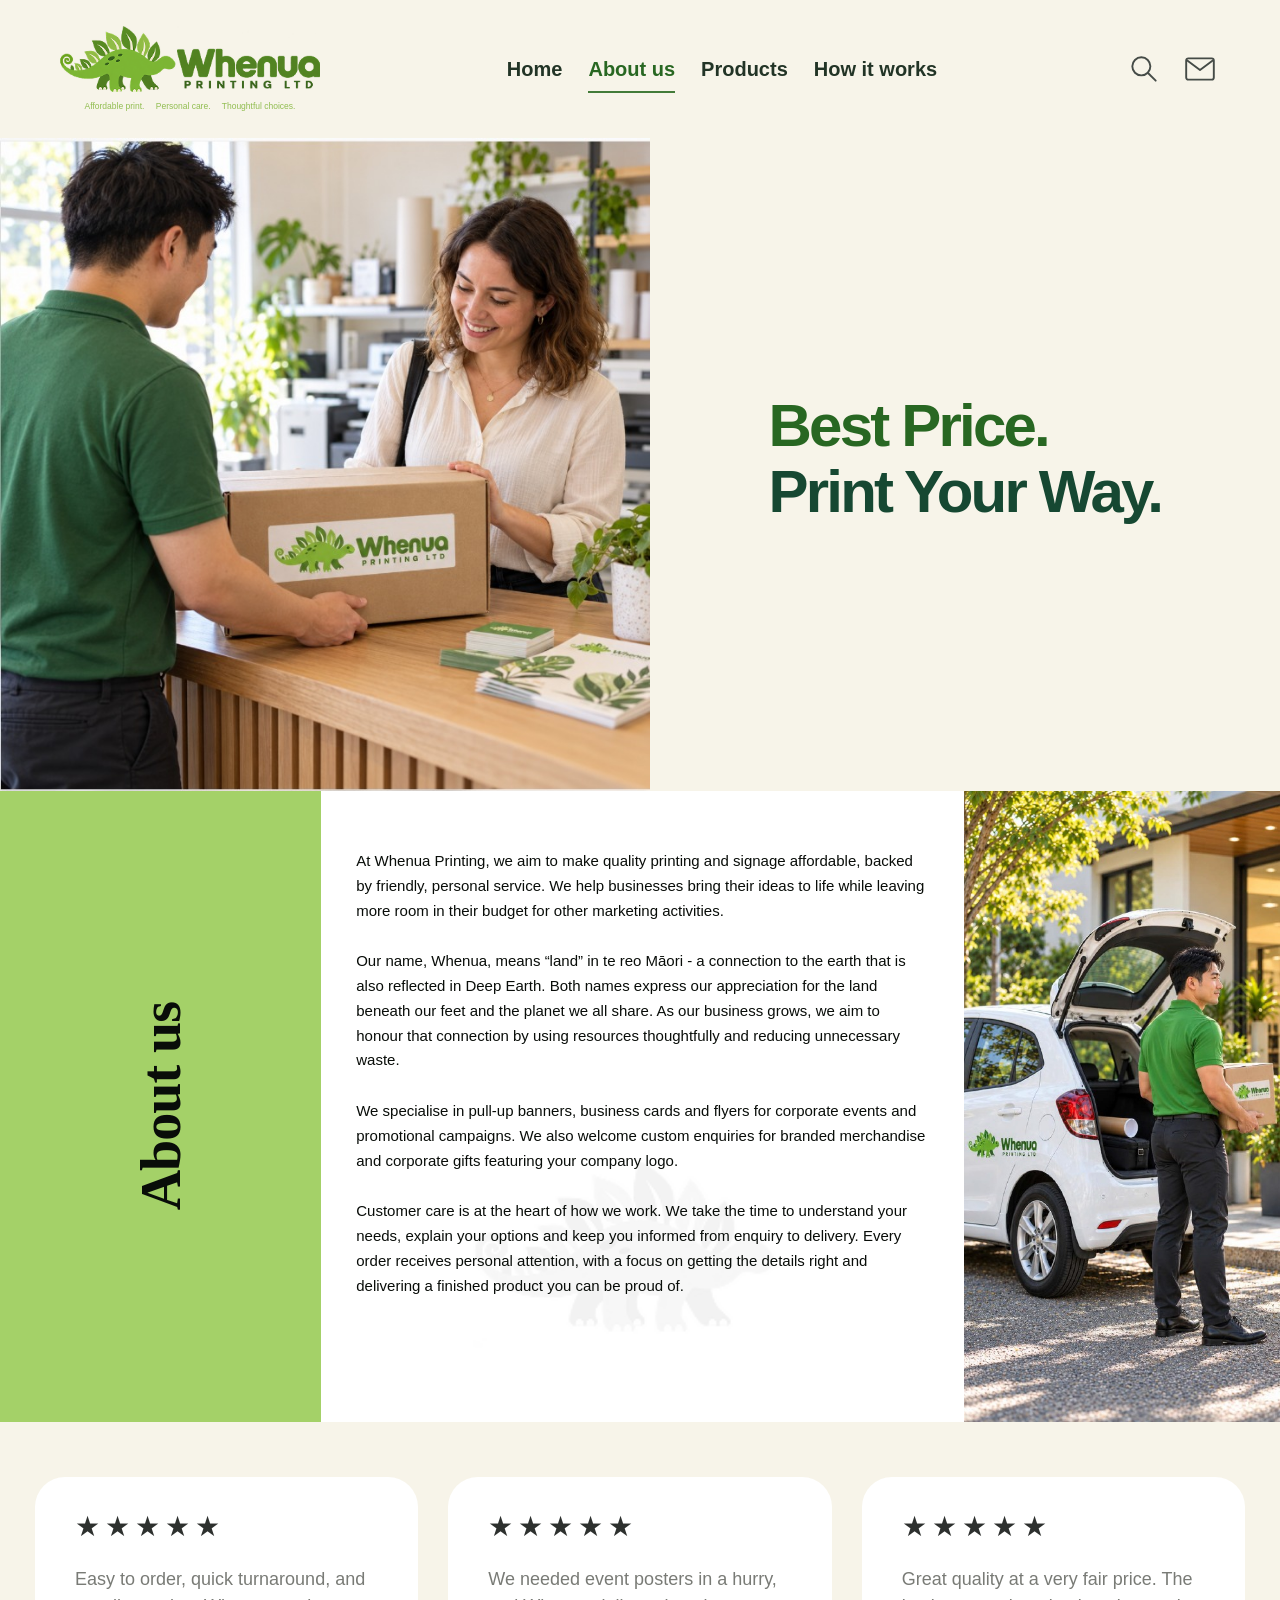
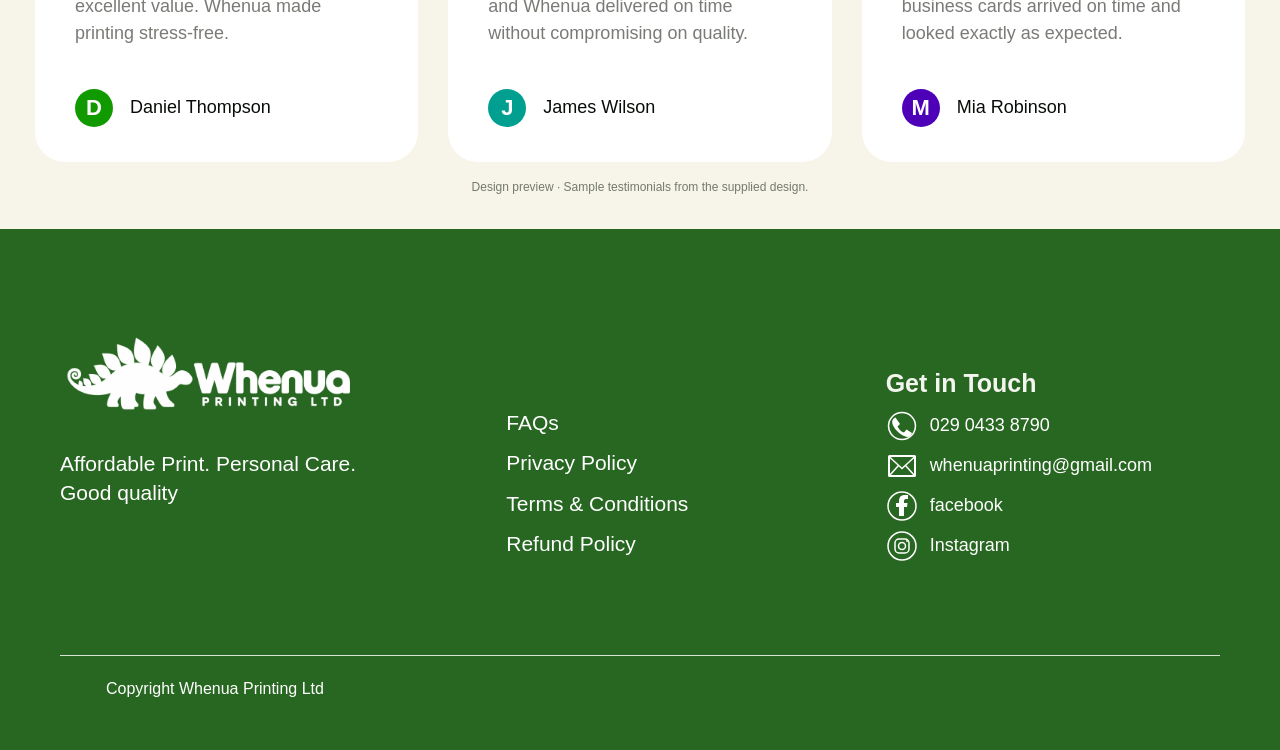
==== commit 33c8e1f1: "Organize static sources and split shared navigation, quote and search logic" ====
--- a/about.html
+++ b/about.html
@@ -1,8 +1,404 @@
 <!doctype html>
-<html lang="en"><head><meta charset="UTF-8"><meta name="viewport" content="width=device-width, initial-scale=1"><title>About Us | Whenua Printing</title><meta name="description" content="Learn about Whenua Printing: affordable printing and signage, friendly personal service, and thoughtful choices from enquiry to delivery."><meta name="theme-color" content="#397333"><link rel="icon" href="assets/Image%20Logo.png"><link rel="stylesheet" href="styles/home.css"><link rel="stylesheet" href="styles/about.css"><script src="scripts/home.js?v=20261026-header" defer></script><link rel="stylesheet" href="styles/refinements.css?v=20261026-header">
-</head><body class="about-page"><a class="skip-link" href="#main">Skip to content</a><header class="site-header"><div class="header-inner"><a class="brand-link" href="index.html" aria-label="Whenua Printing home"><div class="logo-crop"><img src="assets/Comb%20Logo.png" alt="Whenua Printing Ltd" width="640" height="238"></div><div class="brand-tagline">Affordable print.　 Personal care.　 Thoughtful choices.</div></a><nav class="desktop-nav" id="siteNav" aria-label="Main navigation"><a href="index.html">Home</a><a href="about.html" aria-current="page">About us</a><a href="products.html">Products</a><a href="how-it-works.html">How it works</a><button class="mobile-search" type="button" aria-haspopup="dialog" aria-controls="searchDialog"><svg viewBox="0 0 32 32" aria-hidden="true" focusable="false"><circle cx="13.5" cy="13.5" r="8.5" fill="none" stroke="currentColor" stroke-width="1.8"/><path d="m20 20 7 7" fill="none" stroke="currentColor" stroke-width="1.8" stroke-linecap="round"/></svg><span>Search products</span></button></nav><div class="header-actions"><button class="icon-button" id="searchButton" aria-label="Search products"><svg viewBox="0 0 32 32" aria-hidden="true" focusable="false"><circle cx="13.5" cy="13.5" r="8.5" fill="none" stroke="currentColor" stroke-width="1.8"/><path d="m20 20 7 7" fill="none" stroke="currentColor" stroke-width="1.8" stroke-linecap="round"/></svg></button><a class="icon-button" href="quote.html" aria-label="Request a quote"><svg viewBox="0 0 32 32" aria-hidden="true" focusable="false"><rect x="3" y="6" width="26" height="20" rx="2" fill="none" stroke="currentColor" stroke-width="1.8"/><path d="m4 8 12 9L28 8" fill="none" stroke="currentColor" stroke-width="1.8" stroke-linecap="round" stroke-linejoin="round"/></svg></a><button class="icon-button menu-toggle" id="menuToggle" aria-label="Open navigation" aria-controls="siteNav" aria-expanded="false"><svg viewBox="0 0 64 64" aria-hidden="true" focusable="false"><path d="M9 15h46M9 32h46M9 49h46" fill="none" stroke="currentColor" stroke-width="4"/></svg></button></div></div></header><main id="main"><section class="about-hero" aria-labelledby="aboutHeroTitle"><div class="about-hero-photo"><img src="assets/about-service.jpg" alt="Whenua Printing team member delivering a branded box to a customer in store" width="751" height="755" fetchpriority="high"></div><div class="about-hero-heading"><h1 id="aboutHeroTitle"><span>Best Price.</span><br>Print Your Way.</h1></div></section>
-<section class="story-section" aria-labelledby="storyTitle"><div class="story-heading"><h2 id="storyTitle">About us</h2></div><div class="story-copy"><img class="story-watermark" src="assets/Image%20Logo.png" alt="" aria-hidden="true" width="300" height="300"><div class="story-text"><p>At Whenua Printing, we aim to make quality printing and signage affordable, backed by friendly, personal service. We help businesses bring their ideas to life while leaving more room in their budget for other marketing activities.</p><p>Our name, Whenua, means “land” in te reo Māori - a connection to the earth that is also reflected in Deep Earth. Both names express our appreciation for the land beneath our feet and the planet we all share. As our business grows, we aim to honour that connection by using resources thoughtfully and reducing unnecessary waste.</p><p>We specialise in pull-up banners, business cards and flyers for corporate events and promotional campaigns. We also welcome custom enquiries for branded merchandise and corporate gifts featuring your company logo.</p><p>Customer care is at the heart of how we work. We take the time to understand your needs, explain your options and keep you informed from enquiry to delivery. Every order receives personal attention, with a focus on getting the details right and delivering a finished product you can be proud of.</p></div></div><div class="story-photo"><img src="assets/about-delivery.jpg" alt="Whenua Printing team member carrying a box beside the branded delivery car" width="491" height="979" loading="lazy"></div></section>
-<section class="reviews-section" aria-label="Customer review design preview"><div class="reviews-grid"><figure class="review-card"><div class="review-stars" aria-label="5 out of 5 stars">★★★★★</div><blockquote>Easy to order, quick turnaround, and excellent value. Whenua made printing stress-free.</blockquote><figcaption><span class="review-avatar green" aria-hidden="true">D</span><span>Daniel Thompson</span></figcaption></figure><figure class="review-card"><div class="review-stars" aria-label="5 out of 5 stars">★★★★★</div><blockquote>We needed event posters in a hurry, and Whenua delivered on time without compromising on quality.</blockquote><figcaption><span class="review-avatar teal" aria-hidden="true">J</span><span>James Wilson</span></figcaption></figure><figure class="review-card"><div class="review-stars" aria-label="5 out of 5 stars">★★★★★</div><blockquote>Great quality at a very fair price. The business cards arrived on time and looked exactly as expected.</blockquote><figcaption><span class="review-avatar purple" aria-hidden="true">M</span><span>Mia Robinson</span></figcaption></figure></div><p class="reviews-note">Design preview · Sample testimonials from the supplied design.</p></section></main><footer class="site-footer standard-footer"><div class="container"><div class="footer-grid"><div class="footer-brand-column"><a class="footer-brand" href="index.html" aria-label="Whenua Printing home"><img class="footer-logo-image" src="assets/footer-logo.png" alt="Whenua Printing Ltd" width="393" height="131" loading="lazy"></a><p>Affordable Print. Personal Care.<br>Good quality</p></div><nav class="footer-column footer-policies" aria-label="Help and policies"><a href="index.html#faqs">FAQs</a><a href="privacy-policy.html" data-policy="privacy">Privacy Policy</a><a href="terms-and-conditions.html" data-policy="terms">Terms &amp; Conditions</a><a href="refund-policy.html" data-policy="refund">Refund Policy</a></nav><div class="footer-column footer-contact"><h3>Get in Touch</h3><a class="contact-link" href="tel:02904338790"><svg viewBox="0 0 64 64" aria-hidden="true" focusable="false"><circle cx="32" cy="32" r="27" fill="none" stroke="currentColor" stroke-width="3"/><path d="M19 15l9 13-5 5c4 7 7 10 13 12l5-6 11 7c-3 13-17 8-28-2C10 31 9 19 19 15" fill="currentColor"/></svg><span>029 0433 8790</span></a><a class="contact-link" href="mailto:whenuaprinting@gmail.com"><svg viewBox="0 0 64 64" aria-hidden="true" focusable="false"><rect x="6" y="12" width="52" height="40" rx="1" fill="none" stroke="currentColor" stroke-width="4"/><path d="m7 14 25 23 25-23M7 51l18-20m32 20L39 31" fill="none" stroke="currentColor" stroke-width="3"/></svg><span>whenuaprinting@gmail.com</span></a><span class="social-label"><svg viewBox="0 0 32 32" aria-hidden="true"><circle cx="16" cy="16" r="14" fill="none" stroke="currentColor" stroke-width="1.5"/><path d="M18 26V17h3l.5-4H18v-2c0-1 .5-2 2-2h2V5h-3c-4 0-6 2-6 6v2h-3v4h3v9Z" fill="currentColor"/></svg><span>facebook</span></span><span class="social-label"><svg viewBox="0 0 32 32" aria-hidden="true"><circle cx="16" cy="16" r="14" fill="none" stroke="currentColor" stroke-width="1.5"/><rect x="9" y="9" width="14" height="14" rx="4" fill="none" stroke="currentColor" stroke-width="1.5"/><circle cx="16" cy="16" r="3.5" fill="none" stroke="currentColor" stroke-width="1.5"/><circle cx="21" cy="11" r="1" fill="currentColor"/></svg><span>Instagram</span></span></div></div><div class="legal"><span>Copyright Whenua Printing Ltd</span></div></div></footer><dialog id="quoteDialog" aria-labelledby="quoteTitle"><button class="dialog-close" type="button" data-close aria-label="Close enquiry">×</button><h2 id="quoteTitle">Tell us what you need.</h2><p>Tell us what you need and we’ll contact you by email or phone with a clear quote.</p><form id="quoteForm" data-delivery="native" action="https://formsubmit.co/whenuaprinting@gmail.com" method="POST" target="_top"><div class="form-field"><label for="name">Name</label><input id="name" name="name" autocomplete="name" required maxlength="150"></div><div class="form-field"><label for="email">Email address</label><input id="email" name="email" type="email" autocomplete="email" required maxlength="254"></div><div class="form-field"><label for="phone">Phone number</label><input id="phone" name="phone" type="tel" autocomplete="tel" required maxlength="50"></div><div class="form-field"><label for="company">Company name</label><input id="company" name="company" autocomplete="organization" required maxlength="200"></div><div class="form-field"><label for="product">Products</label><select id="product" name="product" required><option>Business Cards</option><option>Flyers</option><option>Pull up Banners</option><option>Posters</option><option>Name badges</option><option>Something else</option></select></div><div class="form-field"><label for="quantity">Quantity</label><input id="quantity" name="quantity" type="number" min="1" max="1000000" step="1" required></div><div class="form-field"><label for="details">Project details (optional)</label><textarea id="details" name="details" placeholder="Size, finish, preferred delivery date, or any questions" maxlength="5000"></textarea></div><div class="form-honeypot" aria-hidden="true"><label for="website">Leave this field empty</label><input id="website" name="_honey" tabindex="-1" autocomplete="off"></div><input type="hidden" name="_subject" value="New Whenua Printing quote enquiry"><input type="hidden" name="_template" value="table"><input type="hidden" name="_autoresponse" value="Kia ora,
+<html lang="en">
+  <head>
+    <meta charset="UTF-8" />
+    <meta name="viewport" content="width=device-width, initial-scale=1" />
+    <title>About Us | Whenua Printing</title>
+    <meta
+      name="description"
+      content="Learn about Whenua Printing: affordable printing and signage, friendly personal service, and thoughtful choices from enquiry to delivery."
+    />
+    <meta name="theme-color" content="#397333" />
+    <link rel="icon" href="assets/Image%20Logo.png" />
+    <link rel="stylesheet" href="styles/home.css" />
+    <link rel="stylesheet" href="styles/about.css" />
+    <script src="scripts/navigation.js" defer></script>
+    <script src="scripts/quote.js" defer></script>
+    <script src="scripts/search.js" defer></script>
+    <link rel="stylesheet" href="styles/refinements.css?v=20261026-header" />
+  </head>
+  <body class="about-page">
+    <a class="skip-link" href="#main">Skip to content</a>
+    <header class="site-header">
+      <div class="header-inner">
+        <a class="brand-link" href="index.html" aria-label="Whenua Printing home"
+          ><div class="logo-crop">
+            <img src="assets/Comb%20Logo.png" alt="Whenua Printing Ltd" width="640" height="238" />
+          </div>
+          <div class="brand-tagline">
+            Affordable print.　 Personal care.　 Thoughtful choices.
+          </div></a
+        >
+        <nav class="desktop-nav" id="siteNav" aria-label="Main navigation">
+          <a href="index.html">Home</a><a href="about.html" aria-current="page">About us</a
+          ><a href="products.html">Products</a><a href="how-it-works.html">How it works</a
+          ><button
+            class="mobile-search"
+            type="button"
+            aria-haspopup="dialog"
+            aria-controls="searchDialog"
+          >
+            <svg viewBox="0 0 32 32" aria-hidden="true" focusable="false">
+              <circle
+                cx="13.5"
+                cy="13.5"
+                r="8.5"
+                fill="none"
+                stroke="currentColor"
+                stroke-width="1.8"
+              />
+              <path
+                d="m20 20 7 7"
+                fill="none"
+                stroke="currentColor"
+                stroke-width="1.8"
+                stroke-linecap="round"
+              /></svg
+            ><span>Search products</span>
+          </button>
+        </nav>
+        <div class="header-actions">
+          <button class="icon-button" id="searchButton" aria-label="Search products">
+            <svg viewBox="0 0 32 32" aria-hidden="true" focusable="false">
+              <circle
+                cx="13.5"
+                cy="13.5"
+                r="8.5"
+                fill="none"
+                stroke="currentColor"
+                stroke-width="1.8"
+              />
+              <path
+                d="m20 20 7 7"
+                fill="none"
+                stroke="currentColor"
+                stroke-width="1.8"
+                stroke-linecap="round"
+              />
+            </svg></button
+          ><a class="icon-button" href="quote.html" aria-label="Request a quote"
+            ><svg viewBox="0 0 32 32" aria-hidden="true" focusable="false">
+              <rect
+                x="3"
+                y="6"
+                width="26"
+                height="20"
+                rx="2"
+                fill="none"
+                stroke="currentColor"
+                stroke-width="1.8"
+              />
+              <path
+                d="m4 8 12 9L28 8"
+                fill="none"
+                stroke="currentColor"
+                stroke-width="1.8"
+                stroke-linecap="round"
+                stroke-linejoin="round"
+              /></svg></a
+          ><button
+            class="icon-button menu-toggle"
+            id="menuToggle"
+            aria-label="Open navigation"
+            aria-controls="siteNav"
+            aria-expanded="false"
+          >
+            <svg viewBox="0 0 64 64" aria-hidden="true" focusable="false">
+              <path
+                d="M9 15h46M9 32h46M9 49h46"
+                fill="none"
+                stroke="currentColor"
+                stroke-width="4"
+              />
+            </svg>
+          </button>
+        </div>
+      </div>
+    </header>
+    <main id="main">
+      <section class="about-hero" aria-labelledby="aboutHeroTitle">
+        <div class="about-hero-photo">
+          <img
+            src="assets/about-service.jpg"
+            alt="Whenua Printing team member delivering a branded box to a customer in store"
+            width="751"
+            height="755"
+            fetchpriority="high"
+          />
+        </div>
+        <div class="about-hero-heading">
+          <h1 id="aboutHeroTitle"><span>Best Price.</span><br />Print Your Way.</h1>
+        </div>
+      </section>
+      <section class="story-section" aria-labelledby="storyTitle">
+        <div class="story-heading"><h2 id="storyTitle">About us</h2></div>
+        <div class="story-copy">
+          <img
+            class="story-watermark"
+            src="assets/Image%20Logo.png"
+            alt=""
+            aria-hidden="true"
+            width="300"
+            height="300"
+          />
+          <div class="story-text">
+            <p>
+              At Whenua Printing, we aim to make quality printing and signage affordable, backed by
+              friendly, personal service. We help businesses bring their ideas to life while leaving
+              more room in their budget for other marketing activities.
+            </p>
+            <p>
+              Our name, Whenua, means “land” in te reo Māori - a connection to the earth that is
+              also reflected in Deep Earth. Both names express our appreciation for the land beneath
+              our feet and the planet we all share. As our business grows, we aim to honour that
+              connection by using resources thoughtfully and reducing unnecessary waste.
+            </p>
+            <p>
+              We specialise in pull-up banners, business cards and flyers for corporate events and
+              promotional campaigns. We also welcome custom enquiries for branded merchandise and
+              corporate gifts featuring your company logo.
+            </p>
+            <p>
+              Customer care is at the heart of how we work. We take the time to understand your
+              needs, explain your options and keep you informed from enquiry to delivery. Every
+              order receives personal attention, with a focus on getting the details right and
+              delivering a finished product you can be proud of.
+            </p>
+          </div>
+        </div>
+        <div class="story-photo">
+          <img
+            src="assets/about-delivery.jpg"
+            alt="Whenua Printing team member carrying a box beside the branded delivery car"
+            width="491"
+            height="979"
+            loading="lazy"
+          />
+        </div>
+      </section>
+      <section class="reviews-section" aria-label="Customer review design preview">
+        <div class="reviews-grid">
+          <figure class="review-card">
+            <div class="review-stars" aria-label="5 out of 5 stars">★★★★★</div>
+            <blockquote>
+              Easy to order, quick turnaround, and excellent value. Whenua made printing
+              stress-free.
+            </blockquote>
+            <figcaption>
+              <span class="review-avatar green" aria-hidden="true">D</span
+              ><span>Daniel Thompson</span>
+            </figcaption>
+          </figure>
+          <figure class="review-card">
+            <div class="review-stars" aria-label="5 out of 5 stars">★★★★★</div>
+            <blockquote>
+              We needed event posters in a hurry, and Whenua delivered on time without compromising
+              on quality.
+            </blockquote>
+            <figcaption>
+              <span class="review-avatar teal" aria-hidden="true">J</span><span>James Wilson</span>
+            </figcaption>
+          </figure>
+          <figure class="review-card">
+            <div class="review-stars" aria-label="5 out of 5 stars">★★★★★</div>
+            <blockquote>
+              Great quality at a very fair price. The business cards arrived on time and looked
+              exactly as expected.
+            </blockquote>
+            <figcaption>
+              <span class="review-avatar purple" aria-hidden="true">M</span
+              ><span>Mia Robinson</span>
+            </figcaption>
+          </figure>
+        </div>
+        <p class="reviews-note">Design preview · Sample testimonials from the supplied design.</p>
+      </section>
+    </main>
+    <footer class="site-footer standard-footer">
+      <div class="container">
+        <div class="footer-grid">
+          <div class="footer-brand-column">
+            <a class="footer-brand" href="index.html" aria-label="Whenua Printing home"
+              ><img
+                class="footer-logo-image"
+                src="assets/footer-logo.png"
+                alt="Whenua Printing Ltd"
+                width="393"
+                height="131"
+                loading="lazy"
+            /></a>
+            <p>Affordable Print. Personal Care.<br />Good quality</p>
+          </div>
+          <nav class="footer-column footer-policies" aria-label="Help and policies">
+            <a href="index.html#faqs">FAQs</a
+            ><a href="privacy-policy.html" data-policy="privacy">Privacy Policy</a
+            ><a href="terms-and-conditions.html" data-policy="terms">Terms &amp; Conditions</a
+            ><a href="refund-policy.html" data-policy="refund">Refund Policy</a>
+          </nav>
+          <div class="footer-column footer-contact">
+            <h3>Get in Touch</h3>
+            <a class="contact-link" href="tel:02904338790"
+              ><svg viewBox="0 0 64 64" aria-hidden="true" focusable="false">
+                <circle cx="32" cy="32" r="27" fill="none" stroke="currentColor" stroke-width="3" />
+                <path
+                  d="M19 15l9 13-5 5c4 7 7 10 13 12l5-6 11 7c-3 13-17 8-28-2C10 31 9 19 19 15"
+                  fill="currentColor"
+                /></svg
+              ><span>029 0433 8790</span></a
+            ><a class="contact-link" href="mailto:whenuaprinting@gmail.com"
+              ><svg viewBox="0 0 64 64" aria-hidden="true" focusable="false">
+                <rect
+                  x="6"
+                  y="12"
+                  width="52"
+                  height="40"
+                  rx="1"
+                  fill="none"
+                  stroke="currentColor"
+                  stroke-width="4"
+                />
+                <path
+                  d="m7 14 25 23 25-23M7 51l18-20m32 20L39 31"
+                  fill="none"
+                  stroke="currentColor"
+                  stroke-width="3"
+                /></svg
+              ><span>whenuaprinting@gmail.com</span></a
+            ><span class="social-label"
+              ><svg viewBox="0 0 32 32" aria-hidden="true">
+                <circle
+                  cx="16"
+                  cy="16"
+                  r="14"
+                  fill="none"
+                  stroke="currentColor"
+                  stroke-width="1.5"
+                />
+                <path
+                  d="M18 26V17h3l.5-4H18v-2c0-1 .5-2 2-2h2V5h-3c-4 0-6 2-6 6v2h-3v4h3v9Z"
+                  fill="currentColor"
+                /></svg
+              ><span>facebook</span></span
+            ><span class="social-label"
+              ><svg viewBox="0 0 32 32" aria-hidden="true">
+                <circle
+                  cx="16"
+                  cy="16"
+                  r="14"
+                  fill="none"
+                  stroke="currentColor"
+                  stroke-width="1.5"
+                />
+                <rect
+                  x="9"
+                  y="9"
+                  width="14"
+                  height="14"
+                  rx="4"
+                  fill="none"
+                  stroke="currentColor"
+                  stroke-width="1.5"
+                />
+                <circle
+                  cx="16"
+                  cy="16"
+                  r="3.5"
+                  fill="none"
+                  stroke="currentColor"
+                  stroke-width="1.5"
+                />
+                <circle cx="21" cy="11" r="1" fill="currentColor" /></svg
+              ><span>Instagram</span></span
+            >
+          </div>
+        </div>
+        <div class="legal"><span>Copyright Whenua Printing Ltd</span></div>
+      </div>
+    </footer>
+    <dialog id="quoteDialog" aria-labelledby="quoteTitle">
+      <button class="dialog-close" type="button" data-close aria-label="Close enquiry">×</button>
+      <h2 id="quoteTitle">Tell us what you need.</h2>
+      <p>Tell us what you need and we’ll contact you by email or phone with a clear quote.</p>
+      <form
+        id="quoteForm"
+        data-delivery="native"
+        action="https://formsubmit.co/whenuaprinting@gmail.com"
+        method="POST"
+        target="_top"
+      >
+        <div class="form-field">
+          <label for="name">Name</label
+          ><input id="name" name="name" autocomplete="name" required maxlength="150" />
+        </div>
+        <div class="form-field">
+          <label for="email">Email address</label
+          ><input
+            id="email"
+            name="email"
+            type="email"
+            autocomplete="email"
+            required
+            maxlength="254"
+          />
+        </div>
+        <div class="form-field">
+          <label for="phone">Phone number</label
+          ><input id="phone" name="phone" type="tel" autocomplete="tel" required maxlength="50" />
+        </div>
+        <div class="form-field">
+          <label for="company">Company name</label
+          ><input
+            id="company"
+            name="company"
+            autocomplete="organization"
+            required
+            maxlength="200"
+          />
+        </div>
+        <div class="form-field">
+          <label for="product">Products</label
+          ><select id="product" name="product" required>
+            <option>Business Cards</option>
+            <option>Flyers</option>
+            <option>Pull up Banners</option>
+            <option>Posters</option>
+            <option>Name badges</option>
+            <option>Something else</option>
+          </select>
+        </div>
+        <div class="form-field">
+          <label for="quantity">Quantity</label
+          ><input
+            id="quantity"
+            name="quantity"
+            type="number"
+            min="1"
+            max="1000000"
+            step="1"
+            required
+          />
+        </div>
+        <div class="form-field">
+          <label for="details">Project details (optional)</label
+          ><textarea
+            id="details"
+            name="details"
+            placeholder="Size, finish, preferred delivery date, or any questions"
+            maxlength="5000"
+          ></textarea>
+        </div>
+        <div class="form-honeypot" aria-hidden="true">
+          <label for="website">Leave this field empty</label
+          ><input id="website" name="_honey" tabindex="-1" autocomplete="off" />
+        </div>
+        <input type="hidden" name="_subject" value="New Whenua Printing quote enquiry" /><input
+          type="hidden"
+          name="_template"
+          value="table"
+        /><input
+          type="hidden"
+          name="_autoresponse"
+          value="Kia ora,
 
 Thank you for choosing Whenua Printing. We’ve received your quote request.
 
@@ -16,6 +412,45 @@
 Whenua Printing
 Affordable Print. Personal Care.
 whenuaprinting@gmail.com
-029 0433 8790"><input type="hidden" name="_next" value="https://kimliumingyang.github.io/whenuaprinting/thank-you.html"><div class="enquiry-actions"><button class="button" type="submit">Send enquiry</button><button class="button button-secondary" type="button" id="copyEnquiry">Copy enquiry</button></div><p class="form-service-note">Your details are sent via FormSubmit to Whenua Printing. You may be asked to complete a quick verification. We’ll also send an acknowledgement to your email address.</p><p id="emailStatus" role="status" aria-live="polite"></p><div id="enquiryFallback" hidden><label for="enquiryText">Copy this message and email it to <a href="mailto:whenuaprinting@gmail.com">whenuaprinting@gmail.com</a></label><textarea id="enquiryText" readonly></textarea></div></form></dialog>
-<dialog id="searchDialog" aria-labelledby="searchTitle"><button class="dialog-close" type="button" data-close aria-label="Close search">×</button><h2 id="searchTitle">Find your print.</h2><div class="form-field"><label for="searchInput">Search products</label><input id="searchInput" type="search" placeholder="Business cards, flyers, posters…" autocomplete="off"></div><ul class="search-results" id="searchResults" aria-label="Matching products"></ul><p id="searchStatus" role="status"></p></dialog>
-</body></html>+029 0433 8790"
+        /><input
+          type="hidden"
+          name="_next"
+          value="https://kimliumingyang.github.io/whenuaprinting/thank-you.html"
+        />
+        <div class="enquiry-actions">
+          <button class="button" type="submit">Send enquiry</button
+          ><button class="button button-secondary" type="button" id="copyEnquiry">
+            Copy enquiry
+          </button>
+        </div>
+        <p class="form-service-note">
+          Your details are sent via FormSubmit to Whenua Printing. You may be asked to complete a
+          quick verification. We’ll also send an acknowledgement to your email address.
+        </p>
+        <p id="emailStatus" role="status" aria-live="polite"></p>
+        <div id="enquiryFallback" hidden>
+          <label for="enquiryText"
+            >Copy this message and email it to
+            <a href="mailto:whenuaprinting@gmail.com">whenuaprinting@gmail.com</a></label
+          ><textarea id="enquiryText" readonly></textarea>
+        </div>
+      </form>
+    </dialog>
+    <dialog id="searchDialog" aria-labelledby="searchTitle">
+      <button class="dialog-close" type="button" data-close aria-label="Close search">×</button>
+      <h2 id="searchTitle">Find your print.</h2>
+      <div class="form-field">
+        <label for="searchInput">Search products</label
+        ><input
+          id="searchInput"
+          type="search"
+          placeholder="Business cards, flyers, posters…"
+          autocomplete="off"
+        />
+      </div>
+      <ul class="search-results" id="searchResults" aria-label="Matching products"></ul>
+      <p id="searchStatus" role="status"></p>
+    </dialog>
+  </body>
+</html>
--- a/styles/home.css
+++ b/styles/home.css
@@ -1,104 +1,2239 @@
-:root{--cream:#f7f4e9;--paper:#faf9f4;--green:#107900;--forest:#003923;--footer:#397333;--soft:#f1f6e7;--muted:#747570}*{box-sizing:border-box}html{scroll-behavior:smooth;scroll-padding-top:20px}body{margin:0;background:var(--paper);color:#090d09;font-family:Arial,Helvetica,sans-serif;-webkit-font-smoothing:antialiased}button,input,textarea,select{font:inherit}button,a{-webkit-tap-highlight-color:transparent}button{cursor:pointer}a{color:inherit;text-decoration:none}img{max-width:100%;display:block}svg{display:block;width:100%;height:100%}.container{width:calc(100% - 180px);max-width:1440px;margin-inline:auto}.skip-link{position:absolute;top:-100px;left:20px;z-index:20;padding:14px;background:white}.skip-link:focus{top:15px}:focus-visible{outline:3px solid #83b93e;outline-offset:5px}.site-header{background:var(--cream)}.header-inner{min-height:184px;width:calc(100% - 64px);max-width:1560px;margin:auto;display:flex;align-items:center;justify-content:space-between;gap:36px}.brand-link{flex:none;display:block;width:360px}.logo-crop{height:95px;width:360px;overflow:hidden;position:relative;mix-blend-mode:multiply}.logo-crop img{position:absolute;width:614px;max-width:none;left:-127px;top:-69px}.brand-tagline{font-size:12px;color:#91bd50;text-align:center;margin-top:8px;white-space:nowrap}.desktop-nav{display:flex;align-items:center;gap:38px}.desktop-nav>a{font-size:30px;font-weight:700;white-space:nowrap}.header-actions{display:flex;align-items:center;gap:48px}.icon-button{border:0;background:transparent;padding:0;color:#454b47;width:40px;height:40px;display:block}.menu-toggle{display:none}.hero{position:relative;aspect-ratio:3/1;min-height:0;overflow:hidden;background:#f4eee4}.hero-photo{position:absolute;inset:0;width:100%;height:100%;object-fit:cover;object-position:center}.hero:after{content:'';position:absolute;inset:0;background:linear-gradient(90deg,#ffffffa6 0%,#ffffff73 35%,#fff0 62%);pointer-events:none}.hero-content{position:relative;z-index:1;width:calc(100% - 164px);max-width:1480px;margin:auto;padding-block:72px 40px}.hero h1{margin:0 0 34px;font-size:clamp(64px,7.4vw,108px);line-height:1.09;letter-spacing:-4px;font-weight:750;color:var(--forest)}.hero h1 span{color:var(--green)}.button{display:inline-flex;align-items:center;justify-content:center;border:0;border-radius:19px;background:var(--green);color:white;font-size:28px;font-weight:700;min-height:76px;min-width:416px;padding:19px 34px;text-align:center;transition:background .15s}.button:hover{background:#095c00}.products-section{background:var(--cream);padding:78px 0 44px}.product-grid{display:grid;grid-template-columns:repeat(3,minmax(0,1fr));gap:60px 70px}.product-card{display:block;border-radius:23px;background:white;overflow:hidden;box-shadow:0 3px 2px #0002;transition:transform .2s,box-shadow .2s}.product-card:hover{transform:translateY(-4px);box-shadow:0 8px 20px #00392318}.product-photo{width:100%;aspect-ratio:1.61;object-fit:cover;object-position:center}.product-caption{min-height:65px;padding:17px 25px;display:flex;align-items:center;justify-content:space-between;color:#164832;font-weight:700;font-size:18px;gap:8px}.round-arrow{display:grid;place-items:center;width:30px;height:30px;border-radius:50%;background:#266c37;color:white;font-size:27px;line-height:1;flex:none}.custom-card{border-radius:16px;background:#437b39;color:white;padding:54px 38px 35px;display:flex;flex-direction:column;justify-content:center}.custom-eyebrow{font-weight:bold;color:#b0e565;font-size:12px;letter-spacing:3px}.custom-card h2{font:700 31px/1.1 Georgia,serif;letter-spacing:0;margin:44px 0 3px;white-space:nowrap}.custom-card p{font:14px/1.5 Georgia,serif;margin:0 0 36px}.custom-button{width:222px;max-width:100%;min-height:46px;border-radius:16px;display:flex;align-items:center;justify-content:center;gap:12px;background:white;border:0;color:#336f30;font-size:13px;font-weight:bold;padding:8px 15px}.mini-dino{position:relative;overflow:hidden;width:45px;height:26px;mix-blend-mode:multiply;flex:none}.mini-dino img{position:absolute;width:80px;max-width:none;left:-15px;top:-25px}h2{font-size:60px;font-weight:700;line-height:1.13;letter-spacing:-2.5px;margin:0}.about-section{padding:135px 0 140px}.about-inner{width:calc(100% - 236px);max-width:1384px;margin:auto;display:grid;grid-template-columns:1fr 1.06fr;gap:75px;align-items:start}.about-eyebrow{font-size:20px;color:#999;margin:0 0 27px}.about-heading{font-size:52px;line-height:1.17;letter-spacing:-2px}.about-copy{padding-top:2px;font-size:17px;line-height:1.33}.about-copy p{margin:16px 0 22px}.about-copy p:first-child{margin-top:16px}.text-link{display:block;text-align:right;margin-top:28px;color:#427b39;text-decoration:underline;font-size:18px}.why-section{background:var(--soft);padding:46px 0 76px}.eyebrow{color:#868686;font-size:18px;font-weight:bold;letter-spacing:3px;margin:0 0 18px}.why-heading-row{display:grid;grid-template-columns:1.2fr 1fr;gap:70px;align-items:center;margin-bottom:54px}.why-heading-row p{margin:0;color:#60625e;font-size:20px;line-height:1.8}.features{display:grid;grid-template-columns:repeat(4,minmax(0,1fr));gap:40px;margin-inline:-14px}.feature{padding:30px 30px 40px;min-height:300px;background:white;border-radius:30px}.feature-icon{width:74px;height:74px;padding:12px;border-radius:50%;background:#e9f0df;color:#148339;margin:0 0 34px}.feature h3,.step h3{font-size:25px;line-height:1.16;letter-spacing:-1px;margin:0 0 8px}.feature p,.step p{font-size:18px;line-height:1.5;color:var(--muted);margin:0}.how-section{padding:55px 0 84px}.how-section h2{margin:0 0 58px}.steps{display:grid;grid-template-columns:repeat(3,minmax(0,1fr));gap:70px}.step{position:relative;min-height:280px;padding:29px 45px 30px 63px;background:white;border-radius:30px}.step-number{position:absolute;left:28px;top:23px;width:55px;height:55px;border-radius:50%;background:#0c7400;color:white;display:grid;place-items:center;font-size:32px;font-weight:bold}.step-art{width:130px;height:100px;margin:0 auto 15px;color:#397333}.step h3{margin-top:12px}.quote-section{position:relative;isolation:isolate;min-height:380px;padding:59px 0;background:#e4e8d6;overflow:hidden}.quote-photo{position:absolute;inset:0;width:100%;height:100%;object-fit:cover;object-position:center 53%;z-index:-2}.quote-section:after{content:'';position:absolute;inset:0;background:linear-gradient(90deg,#faf5e8eb 0%,#faf5e8c9 48%,#faf5e838 100%);z-index:-1}.quote-section h2{font-size:60px}.quote-section p{font-size:26px;color:#787772;margin:8px 0 45px}.site-footer{position:relative;overflow:hidden;isolation:isolate;background:var(--footer);color:#dbe6d3;padding:88px 0 43px}.site-footer:before{content:'✳';position:absolute;right:-80px;top:-240px;font-size:900px;color:#1d5924;opacity:.28;z-index:-1;transform:rotate(-18deg);line-height:1}.footer-grid{display:grid;grid-template-columns:1.65fr .75fr .75fr 1.15fr;gap:62px;align-items:start}.footer-brand{display:flex;align-items:center;gap:13px;height:110px}.footer-dino{position:relative;width:180px;height:104px;overflow:hidden;mix-blend-mode:screen}.footer-dino img{position:absolute;max-width:none;width:325px;left:-62px;top:-101px;mix-blend-mode:multiply}.footer-wordmark{position:relative;width:190px;height:56px;overflow:hidden;flex:none}.footer-wordmark img{position:absolute;max-width:none;width:275px;left:-39px;top:-112px;filter:brightness(0) invert(1)}.footer-brand-column p{font-size:24px;line-height:1.35;margin:23px 0 0}.footer-column h3{font-size:28px;line-height:1.2;margin:16px 0 0;color:#f3f5ee}.footer-column a,.footer-column .footer-label{display:block;font-size:20px;line-height:1.8}.footer-column a:hover{text-decoration:underline}.contact-link{display:flex!important;gap:13px;align-items:center;overflow-wrap:anywhere}.contact-link svg{width:27px;height:27px;flex:none}.legal{margin-top:128px;padding:24px 46px 0;border-top:1px solid #b1c7a2;display:flex;justify-content:space-between;gap:24px;font-size:16px}.legal-links{display:flex;gap:48px}.legal-links span+span{border-left:1px solid #b1c7a2;padding-left:48px}dialog{border:0;border-radius:20px;background:var(--paper);color:#102c1c;padding:32px;width:min(560px,calc(100% - 32px));max-height:90dvh;overflow:auto}dialog::backdrop{background:#102d2399}dialog h2{font-size:30px;letter-spacing:-1px;padding-right:28px}dialog p{font-size:14px;line-height:1.6;color:#606b60}.dialog-close{position:absolute;right:20px;top:15px;border:0;background:none;color:#34523d;font-size:30px}.form-field{margin-top:18px}.form-field label{display:block;font-size:14px;font-weight:bold;margin-bottom:7px}input,select,textarea{width:100%;border:1px solid #bdc9b6;border-radius:7px;padding:12px;background:white;color:#183421}textarea{min-height:100px;resize:vertical}dialog .button{font-size:17px;min-width:0;min-height:48px;padding:13px 24px;border-radius:10px;margin-top:20px}.search-results{list-style:none;margin:20px 0 0;padding:0}.search-results a{display:block;padding:15px 4px;border-bottom:1px solid #d5decc;font-weight:bold}.search-results a:hover{color:var(--green)}
-@media(min-width:1650px){.hero-content{padding-top:90px}.hero h1{font-size:122px}}
-@media(max-width:1300px){.header-inner{gap:24px}.brand-link{width:290px}.logo-crop{width:290px;height:76px}.logo-crop img{width:495px;left:-103px;top:-56px}.brand-tagline{font-size:10px}.desktop-nav{gap:26px}.desktop-nav>a{font-size:23px}.header-actions{gap:30px}.header-inner{min-height:150px}.container{width:calc(100% - 120px)}.hero-content{width:calc(100% - 120px);padding-top:55px}.hero h1{font-size:7.4vw;letter-spacing:-3px;margin-bottom:28px}.button{min-height:64px;min-width:340px;font-size:23px;padding:15px 25px}.product-grid{gap:48px}.product-caption{font-size:15px;padding:15px 20px;min-height:58px}.custom-card{padding:34px 28px}.custom-card h2{font-size:25px;margin-top:30px}.custom-card p{font-size:12px;margin-bottom:24px}.custom-eyebrow{font-size:10px}.products-section{padding-top:65px}.about-inner{width:calc(100% - 160px);gap:60px}.about-heading{font-size:43px}.about-copy{font-size:15px}h2{font-size:49px}.why-heading-row{gap:40px}.why-heading-row p{font-size:17px}.features{gap:30px}.feature{padding:27px 25px;min-height:265px}.feature h3,.step h3{font-size:21px}.feature p,.step p{font-size:15px}.feature-icon{width:64px;height:64px;margin-bottom:28px}.steps{gap:50px}.step{padding:27px 30px 30px 45px}.footer-grid{gap:35px}.footer-brand{gap:8px}.footer-dino{width:135px;height:80px}.footer-dino img{width:245px;left:-47px;top:-76px}.footer-wordmark{width:145px;height:42px}.footer-wordmark img{width:210px;left:-30px;top:-86px}.footer-brand-column p{font-size:19px}.footer-column h3{font-size:24px}.footer-column a,.footer-column .footer-label{font-size:16px}.legal{font-size:14px;padding-inline:20px}.quote-section h2{font-size:49px}.quote-section p{font-size:22px}}
-@media(max-width:1024px){.container{width:calc(100% - 80px)}.header-inner{width:calc(100% - 48px);min-height:128px;gap:18px}.brand-link{width:250px}.logo-crop{width:250px;height:64px}.logo-crop img{width:427px;left:-89px;top:-48px}.brand-tagline{font-size:8px}.desktop-nav{gap:20px}.desktop-nav>a{font-size:18px}.header-actions{gap:22px}.icon-button{width:28px;height:28px}.hero-content{width:calc(100% - 100px);padding-top:42px}.hero h1{margin-bottom:22px}.button{min-width:280px;min-height:54px;font-size:19px;border-radius:14px}.product-grid{gap:36px 40px}.product-caption{font-size:13px;padding:13px 16px;min-height:48px}.round-arrow{width:24px;height:24px;font-size:22px}.custom-card{padding:25px 22px}.custom-card h2{font-size:21px;margin-top:25px}.custom-card p{font-size:10px;margin-bottom:20px}.custom-eyebrow{font-size:9px;letter-spacing:2px}.custom-button{min-height:38px;font-size:11px;padding:6px 10px}.about-section{padding:90px 0}.about-inner{width:calc(100% - 110px);gap:45px}.about-heading{font-size:35px}.about-eyebrow{font-size:16px;margin-bottom:20px}.about-copy{font-size:13px}.text-link{font-size:14px}.why-section{padding:38px 0 55px}h2{font-size:40px;letter-spacing:-1.7px}.eyebrow{font-size:14px;letter-spacing:2px}.why-heading-row{gap:40px;margin-bottom:38px}.why-heading-row p{font-size:14px}.features{gap:25px;margin-inline:-10px}.feature{padding:23px 20px;min-height:240px}.feature h3,.step h3{font-size:18px;letter-spacing:-.6px}.feature p,.step p{font-size:13px}.feature-icon{width:52px;height:52px;padding:9px;margin-bottom:25px}.how-section{padding:45px 0 65px}.how-section h2{margin-bottom:40px}.steps{gap:40px}.step{padding:25px 25px 25px 35px;min-height:240px}.step-number{width:40px;height:40px;left:20px;top:20px;font-size:25px}.step-art{width:100px;height:85px;margin-bottom:15px}.quote-section{min-height:300px;padding:45px 0}.quote-section h2{font-size:40px}.quote-section p{font-size:18px;margin-bottom:30px}.footer-grid{gap:25px}.footer-column h3{font-size:20px}.footer-column a,.footer-column .footer-label{font-size:14px}.footer-brand{gap:5px;height:85px}.footer-dino{width:110px;height:65px}.footer-dino img{width:200px;left:-38px;top:-62px}.footer-wordmark{width:116px;height:35px}.footer-wordmark img{width:169px;left:-24px;top:-69px}.footer-brand-column p{font-size:16px}.legal{margin-top:95px;font-size:12px;padding-inline:15px}.legal-links{gap:25px}.legal-links span+span{padding-left:25px}.site-footer{padding:60px 0 32px}}
-@media(max-width:760px){.container{width:calc(100% - 48px)}.header-inner{min-height:100px;position:relative}.brand-link{width:235px}.logo-crop{width:235px;height:60px}.logo-crop img{width:400px;left:-83px;top:-45px}.header-actions{gap:22px}.menu-toggle{display:block}.desktop-nav{display:none;position:absolute;top:100%;left:-24px;right:-24px;z-index:5;background:var(--cream);padding:10px 24px 24px;box-shadow:0 8px 10px #16371a16}.desktop-nav.is-open{display:grid;grid-template-columns:1fr 1fr;gap:0 20px}.desktop-nav>a{font-size:17px;padding:15px 0;border-bottom:1px solid #dbe1d0}.hero{aspect-ratio:auto;min-height:370px}.hero-content{width:calc(100% - 48px);padding:50px 0 45px}.hero-photo{object-position:61% center}.hero:after{background:linear-gradient(90deg,#fffdf7ed 0%,#fffdf7a6 40%,#fff0 90%)}.hero h1{font-size:clamp(43px,8vw,60px);letter-spacing:-2px;line-height:1.12;max-width:450px;margin-bottom:28px}.button{min-width:245px;font-size:17px;min-height:52px;padding:14px 22px}.products-section{padding:35px 0}.product-grid{grid-template-columns:repeat(2,minmax(0,1fr));gap:24px}.product-caption{font-size:13px}.custom-card{padding:23px;min-height:195px}.custom-eyebrow{font-size:9px}.custom-card h2{font-size:23px;white-space:normal;margin-top:25px}.custom-card p{font-size:12px;margin-bottom:20px}.custom-button{width:100%}.about-section{padding:65px 0}.about-inner{width:calc(100% - 48px);grid-template-columns:1fr;gap:22px}.about-heading{font-size:38px;letter-spacing:-1.5px}.about-heading br{display:none}.about-copy{font-size:15px;line-height:1.55}.about-copy p{margin-top:0}.about-eyebrow{font-size:15px;margin-bottom:18px}.text-link{margin-top:20px;font-size:15px}.why-section{padding:40px 0}.why-heading-row{grid-template-columns:1fr;gap:20px;margin-bottom:28px}.why-heading-row p{font-size:15px;line-height:1.6}.why-heading-row h2{font-size:36px}.features{grid-template-columns:repeat(2,minmax(0,1fr));gap:20px;margin:0}.feature{min-height:230px;padding:24px;border-radius:23px}.feature h3{font-size:20px}.feature p{font-size:14px}.feature-icon{margin-bottom:23px}.how-section{padding:45px 0}.how-section h2{font-size:36px;line-height:1.15;margin-bottom:30px}.steps{grid-template-columns:1fr;gap:20px}.step{min-height:200px;padding:24px 25px 25px 85px;border-radius:23px}.step-art{width:100px;height:75px;margin:0 0 15px}.step h3{font-size:22px}.step p{font-size:15px;max-width:420px}.quote-section{min-height:300px;padding:45px 0}.quote-section h2{font-size:36px;max-width:450px}.quote-section p{font-size:17px;line-height:1.5;max-width:400px}.quote-section:after{background:#faf5e8d9}.footer-grid{grid-template-columns:1fr 1fr;gap:35px 25px}.footer-brand-column{grid-column:1/-1}.footer-brand{width:300px}.footer-brand-column p{margin-top:12px}.footer-column h3{font-size:22px;margin:0 0 10px}.footer-column a,.footer-column .footer-label{font-size:16px}.footer-contact{grid-column:1/-1}.footer-contact .contact-link{margin:5px 0}.site-footer:before{font-size:650px;right:-220px;top:80px}.legal{margin-top:45px;display:block;padding-inline:0;line-height:1.6}.legal-links{margin-top:15px;gap:20px}.legal-links span+span{padding-left:20px}}
-@media(max-width:390px){.header-inner{width:calc(100% - 32px);gap:10px}.brand-link{width:190px}.logo-crop{width:190px;height:49px}.logo-crop img{width:324px;left:-67px;top:-36px}.brand-tagline{font-size:6.5px}.header-actions{gap:14px}.icon-button{width:24px;height:24px}.container,.hero-content,.about-inner{width:calc(100% - 36px)}.hero{min-height:340px}.hero h1{font-size:41px}.hero-content{padding-top:48px}.product-grid{gap:18px 14px}.product-caption{font-size:11px;padding:12px 10px;min-height:45px}.round-arrow{width:20px;height:20px;font-size:18px}.product-card{border-radius:16px}.custom-card{padding:18px 14px;min-height:177px}.custom-card h2{font-size:20px;margin-top:18px}.custom-eyebrow{font-size:7px;letter-spacing:1.5px}.custom-card p{font-size:10px;margin-bottom:16px}.custom-button{font-size:9px;gap:5px}.mini-dino{width:33px}.features{gap:15px}.feature{padding:20px 16px}.feature h3{font-size:18px}.feature p{font-size:13px}.about-heading{font-size:34px}.why-heading-row h2,.how-section h2,.quote-section h2{font-size:32px}}
-@media(prefers-reduced-motion:reduce){html{scroll-behavior:auto}.product-card,.button{transition:none}}
-@media(min-width:761px) and (max-width:900px){.header-inner{gap:16px}.brand-link{width:225px}.logo-crop{width:225px;height:57px}.logo-crop img{width:384px;left:-80px;top:-43px}.brand-tagline{font-size:7.5px}.desktop-nav{gap:16px}.desktop-nav>a{font-size:16px}.header-actions{gap:18px}.icon-button{width:26px;height:26px}}
+:root {
+  --cream: #f7f4e9;
+  --paper: #faf9f4;
+  --green: #107900;
+  --forest: #003923;
+  --footer: #397333;
+  --soft: #f1f6e7;
+  --muted: #747570;
+}
+* {
+  box-sizing: border-box;
+}
+html {
+  scroll-behavior: smooth;
+  scroll-padding-top: 20px;
+}
+body {
+  margin: 0;
+  background: var(--paper);
+  color: #090d09;
+  font-family: Arial, Helvetica, sans-serif;
+  -webkit-font-smoothing: antialiased;
+}
+button,
+input,
+textarea,
+select {
+  font: inherit;
+}
+button,
+a {
+  -webkit-tap-highlight-color: transparent;
+}
+button {
+  cursor: pointer;
+}
+a {
+  color: inherit;
+  text-decoration: none;
+}
+img {
+  max-width: 100%;
+  display: block;
+}
+svg {
+  display: block;
+  width: 100%;
+  height: 100%;
+}
+.container {
+  width: calc(100% - 180px);
+  max-width: 1440px;
+  margin-inline: auto;
+}
+.skip-link {
+  position: absolute;
+  top: -100px;
+  left: 20px;
+  z-index: 20;
+  padding: 14px;
+  background: white;
+}
+.skip-link:focus {
+  top: 15px;
+}
+:focus-visible {
+  outline: 3px solid #83b93e;
+  outline-offset: 5px;
+}
+.site-header {
+  background: var(--cream);
+}
+.header-inner {
+  min-height: 184px;
+  width: calc(100% - 64px);
+  max-width: 1560px;
+  margin: auto;
+  display: flex;
+  align-items: center;
+  justify-content: space-between;
+  gap: 36px;
+}
+.brand-link {
+  flex: none;
+  display: block;
+  width: 360px;
+}
+.logo-crop {
+  height: 95px;
+  width: 360px;
+  overflow: hidden;
+  position: relative;
+  mix-blend-mode: multiply;
+}
+.logo-crop img {
+  position: absolute;
+  width: 614px;
+  max-width: none;
+  left: -127px;
+  top: -69px;
+}
+.brand-tagline {
+  font-size: 12px;
+  color: #91bd50;
+  text-align: center;
+  margin-top: 8px;
+  white-space: nowrap;
+}
+.desktop-nav {
+  display: flex;
+  align-items: center;
+  gap: 38px;
+}
+.desktop-nav > a {
+  font-size: 30px;
+  font-weight: 700;
+  white-space: nowrap;
+}
+.header-actions {
+  display: flex;
+  align-items: center;
+  gap: 48px;
+}
+.icon-button {
+  border: 0;
+  background: transparent;
+  padding: 0;
+  color: #454b47;
+  width: 40px;
+  height: 40px;
+  display: block;
+}
+.menu-toggle {
+  display: none;
+}
+.hero {
+  position: relative;
+  aspect-ratio: 3/1;
+  min-height: 0;
+  overflow: hidden;
+  background: #f4eee4;
+}
+.hero-photo {
+  position: absolute;
+  inset: 0;
+  width: 100%;
+  height: 100%;
+  object-fit: cover;
+  object-position: center;
+}
+.hero:after {
+  content: '';
+  position: absolute;
+  inset: 0;
+  background: linear-gradient(90deg, #ffffffa6 0%, #ffffff73 35%, #fff0 62%);
+  pointer-events: none;
+}
+.hero-content {
+  position: relative;
+  z-index: 1;
+  width: calc(100% - 164px);
+  max-width: 1480px;
+  margin: auto;
+  padding-block: 72px 40px;
+}
+.hero h1 {
+  margin: 0 0 34px;
+  font-size: clamp(64px, 7.4vw, 108px);
+  line-height: 1.09;
+  letter-spacing: -4px;
+  font-weight: 750;
+  color: var(--forest);
+}
+.hero h1 span {
+  color: var(--green);
+}
+.button {
+  display: inline-flex;
+  align-items: center;
+  justify-content: center;
+  border: 0;
+  border-radius: 19px;
+  background: var(--green);
+  color: white;
+  font-size: 28px;
+  font-weight: 700;
+  min-height: 76px;
+  min-width: 416px;
+  padding: 19px 34px;
+  text-align: center;
+  transition: background 0.15s;
+}
+.button:hover {
+  background: #095c00;
+}
+.products-section {
+  background: var(--cream);
+  padding: 78px 0 44px;
+}
+.product-grid {
+  display: grid;
+  grid-template-columns: repeat(3, minmax(0, 1fr));
+  gap: 60px 70px;
+}
+.product-card {
+  display: block;
+  border-radius: 23px;
+  background: white;
+  overflow: hidden;
+  box-shadow: 0 3px 2px #0002;
+  transition:
+    transform 0.2s,
+    box-shadow 0.2s;
+}
+.product-card:hover {
+  transform: translateY(-4px);
+  box-shadow: 0 8px 20px #00392318;
+}
+.product-photo {
+  width: 100%;
+  aspect-ratio: 1.61;
+  object-fit: cover;
+  object-position: center;
+}
+.product-caption {
+  min-height: 65px;
+  padding: 17px 25px;
+  display: flex;
+  align-items: center;
+  justify-content: space-between;
+  color: #164832;
+  font-weight: 700;
+  font-size: 18px;
+  gap: 8px;
+}
+.round-arrow {
+  display: grid;
+  place-items: center;
+  width: 30px;
+  height: 30px;
+  border-radius: 50%;
+  background: #266c37;
+  color: white;
+  font-size: 27px;
+  line-height: 1;
+  flex: none;
+}
+.custom-card {
+  border-radius: 16px;
+  background: #437b39;
+  color: white;
+  padding: 54px 38px 35px;
+  display: flex;
+  flex-direction: column;
+  justify-content: center;
+}
+.custom-eyebrow {
+  font-weight: bold;
+  color: #b0e565;
+  font-size: 12px;
+  letter-spacing: 3px;
+}
+.custom-card h2 {
+  font:
+    700 31px/1.1 Georgia,
+    serif;
+  letter-spacing: 0;
+  margin: 44px 0 3px;
+  white-space: nowrap;
+}
+.custom-card p {
+  font:
+    14px/1.5 Georgia,
+    serif;
+  margin: 0 0 36px;
+}
+.custom-button {
+  width: 222px;
+  max-width: 100%;
+  min-height: 46px;
+  border-radius: 16px;
+  display: flex;
+  align-items: center;
+  justify-content: center;
+  gap: 12px;
+  background: white;
+  border: 0;
+  color: #336f30;
+  font-size: 13px;
+  font-weight: bold;
+  padding: 8px 15px;
+}
+.mini-dino {
+  position: relative;
+  overflow: hidden;
+  width: 45px;
+  height: 26px;
+  mix-blend-mode: multiply;
+  flex: none;
+}
+.mini-dino img {
+  position: absolute;
+  width: 80px;
+  max-width: none;
+  left: -15px;
+  top: -25px;
+}
+h2 {
+  font-size: 60px;
+  font-weight: 700;
+  line-height: 1.13;
+  letter-spacing: -2.5px;
+  margin: 0;
+}
+.about-section {
+  padding: 135px 0 140px;
+}
+.about-inner {
+  width: calc(100% - 236px);
+  max-width: 1384px;
+  margin: auto;
+  display: grid;
+  grid-template-columns: 1fr 1.06fr;
+  gap: 75px;
+  align-items: start;
+}
+.about-eyebrow {
+  font-size: 20px;
+  color: #999;
+  margin: 0 0 27px;
+}
+.about-heading {
+  font-size: 52px;
+  line-height: 1.17;
+  letter-spacing: -2px;
+}
+.about-copy {
+  padding-top: 2px;
+  font-size: 17px;
+  line-height: 1.33;
+}
+.about-copy p {
+  margin: 16px 0 22px;
+}
+.about-copy p:first-child {
+  margin-top: 16px;
+}
+.text-link {
+  display: block;
+  text-align: right;
+  margin-top: 28px;
+  color: #427b39;
+  text-decoration: underline;
+  font-size: 18px;
+}
+.why-section {
+  background: var(--soft);
+  padding: 46px 0 76px;
+}
+.eyebrow {
+  color: #868686;
+  font-size: 18px;
+  font-weight: bold;
+  letter-spacing: 3px;
+  margin: 0 0 18px;
+}
+.why-heading-row {
+  display: grid;
+  grid-template-columns: 1.2fr 1fr;
+  gap: 70px;
+  align-items: center;
+  margin-bottom: 54px;
+}
+.why-heading-row p {
+  margin: 0;
+  color: #60625e;
+  font-size: 20px;
+  line-height: 1.8;
+}
+.features {
+  display: grid;
+  grid-template-columns: repeat(4, minmax(0, 1fr));
+  gap: 40px;
+  margin-inline: -14px;
+}
+.feature {
+  padding: 30px 30px 40px;
+  min-height: 300px;
+  background: white;
+  border-radius: 30px;
+}
+.feature-icon {
+  width: 74px;
+  height: 74px;
+  padding: 12px;
+  border-radius: 50%;
+  background: #e9f0df;
+  color: #148339;
+  margin: 0 0 34px;
+}
+.feature h3,
+.step h3 {
+  font-size: 25px;
+  line-height: 1.16;
+  letter-spacing: -1px;
+  margin: 0 0 8px;
+}
+.feature p,
+.step p {
+  font-size: 18px;
+  line-height: 1.5;
+  color: var(--muted);
+  margin: 0;
+}
+.how-section {
+  padding: 55px 0 84px;
+}
+.how-section h2 {
+  margin: 0 0 58px;
+}
+.steps {
+  display: grid;
+  grid-template-columns: repeat(3, minmax(0, 1fr));
+  gap: 70px;
+}
+.step {
+  position: relative;
+  min-height: 280px;
+  padding: 29px 45px 30px 63px;
+  background: white;
+  border-radius: 30px;
+}
+.step-number {
+  position: absolute;
+  left: 28px;
+  top: 23px;
+  width: 55px;
+  height: 55px;
+  border-radius: 50%;
+  background: #0c7400;
+  color: white;
+  display: grid;
+  place-items: center;
+  font-size: 32px;
+  font-weight: bold;
+}
+.step-art {
+  width: 130px;
+  height: 100px;
+  margin: 0 auto 15px;
+  color: #397333;
+}
+.step h3 {
+  margin-top: 12px;
+}
+.quote-section {
+  position: relative;
+  isolation: isolate;
+  min-height: 380px;
+  padding: 59px 0;
+  background: #e4e8d6;
+  overflow: hidden;
+}
+.quote-photo {
+  position: absolute;
+  inset: 0;
+  width: 100%;
+  height: 100%;
+  object-fit: cover;
+  object-position: center 53%;
+  z-index: -2;
+}
+.quote-section:after {
+  content: '';
+  position: absolute;
+  inset: 0;
+  background: linear-gradient(90deg, #faf5e8eb 0%, #faf5e8c9 48%, #faf5e838 100%);
+  z-index: -1;
+}
+.quote-section h2 {
+  font-size: 60px;
+}
+.quote-section p {
+  font-size: 26px;
+  color: #787772;
+  margin: 8px 0 45px;
+}
+.site-footer {
+  position: relative;
+  overflow: hidden;
+  isolation: isolate;
+  background: var(--footer);
+  color: #dbe6d3;
+  padding: 88px 0 43px;
+}
+.site-footer:before {
+  content: '✳';
+  position: absolute;
+  right: -80px;
+  top: -240px;
+  font-size: 900px;
+  color: #1d5924;
+  opacity: 0.28;
+  z-index: -1;
+  transform: rotate(-18deg);
+  line-height: 1;
+}
+.footer-grid {
+  display: grid;
+  grid-template-columns: 1.65fr 0.75fr 0.75fr 1.15fr;
+  gap: 62px;
+  align-items: start;
+}
+.footer-brand {
+  display: flex;
+  align-items: center;
+  gap: 13px;
+  height: 110px;
+}
+.footer-dino {
+  position: relative;
+  width: 180px;
+  height: 104px;
+  overflow: hidden;
+  mix-blend-mode: screen;
+}
+.footer-dino img {
+  position: absolute;
+  max-width: none;
+  width: 325px;
+  left: -62px;
+  top: -101px;
+  mix-blend-mode: multiply;
+}
+.footer-wordmark {
+  position: relative;
+  width: 190px;
+  height: 56px;
+  overflow: hidden;
+  flex: none;
+}
+.footer-wordmark img {
+  position: absolute;
+  max-width: none;
+  width: 275px;
+  left: -39px;
+  top: -112px;
+  filter: brightness(0) invert(1);
+}
+.footer-brand-column p {
+  font-size: 24px;
+  line-height: 1.35;
+  margin: 23px 0 0;
+}
+.footer-column h3 {
+  font-size: 28px;
+  line-height: 1.2;
+  margin: 16px 0 0;
+  color: #f3f5ee;
+}
+.footer-column a,
+.footer-column .footer-label {
+  display: block;
+  font-size: 20px;
+  line-height: 1.8;
+}
+.footer-column a:hover {
+  text-decoration: underline;
+}
+.contact-link {
+  display: flex !important;
+  gap: 13px;
+  align-items: center;
+  overflow-wrap: anywhere;
+}
+.contact-link svg {
+  width: 27px;
+  height: 27px;
+  flex: none;
+}
+.legal {
+  margin-top: 128px;
+  padding: 24px 46px 0;
+  border-top: 1px solid #b1c7a2;
+  display: flex;
+  justify-content: space-between;
+  gap: 24px;
+  font-size: 16px;
+}
+.legal-links {
+  display: flex;
+  gap: 48px;
+}
+.legal-links span + span {
+  border-left: 1px solid #b1c7a2;
+  padding-left: 48px;
+}
+dialog {
+  border: 0;
+  border-radius: 20px;
+  background: var(--paper);
+  color: #102c1c;
+  padding: 32px;
+  width: min(560px, calc(100% - 32px));
+  max-height: 90dvh;
+  overflow: auto;
+}
+dialog::backdrop {
+  background: #102d2399;
+}
+dialog h2 {
+  font-size: 30px;
+  letter-spacing: -1px;
+  padding-right: 28px;
+}
+dialog p {
+  font-size: 14px;
+  line-height: 1.6;
+  color: #606b60;
+}
+.dialog-close {
+  position: absolute;
+  right: 20px;
+  top: 15px;
+  border: 0;
+  background: none;
+  color: #34523d;
+  font-size: 30px;
+}
+.form-field {
+  margin-top: 18px;
+}
+.form-field label {
+  display: block;
+  font-size: 14px;
+  font-weight: bold;
+  margin-bottom: 7px;
+}
+input,
+select,
+textarea {
+  width: 100%;
+  border: 1px solid #bdc9b6;
+  border-radius: 7px;
+  padding: 12px;
+  background: white;
+  color: #183421;
+}
+textarea {
+  min-height: 100px;
+  resize: vertical;
+}
+dialog .button {
+  font-size: 17px;
+  min-width: 0;
+  min-height: 48px;
+  padding: 13px 24px;
+  border-radius: 10px;
+  margin-top: 20px;
+}
+.search-results {
+  list-style: none;
+  margin: 20px 0 0;
+  padding: 0;
+}
+.search-results a {
+  display: block;
+  padding: 15px 4px;
+  border-bottom: 1px solid #d5decc;
+  font-weight: bold;
+}
+.search-results a:hover {
+  color: var(--green);
+}
+@media (min-width: 1650px) {
+  .hero-content {
+    padding-top: 90px;
+  }
+  .hero h1 {
+    font-size: 122px;
+  }
+}
+@media (max-width: 1300px) {
+  .header-inner {
+    gap: 24px;
+  }
+  .brand-link {
+    width: 290px;
+  }
+  .logo-crop {
+    width: 290px;
+    height: 76px;
+  }
+  .logo-crop img {
+    width: 495px;
+    left: -103px;
+    top: -56px;
+  }
+  .brand-tagline {
+    font-size: 10px;
+  }
+  .desktop-nav {
+    gap: 26px;
+  }
+  .desktop-nav > a {
+    font-size: 23px;
+  }
+  .header-actions {
+    gap: 30px;
+  }
+  .header-inner {
+    min-height: 150px;
+  }
+  .container {
+    width: calc(100% - 120px);
+  }
+  .hero-content {
+    width: calc(100% - 120px);
+    padding-top: 55px;
+  }
+  .hero h1 {
+    font-size: 7.4vw;
+    letter-spacing: -3px;
+    margin-bottom: 28px;
+  }
+  .button {
+    min-height: 64px;
+    min-width: 340px;
+    font-size: 23px;
+    padding: 15px 25px;
+  }
+  .product-grid {
+    gap: 48px;
+  }
+  .product-caption {
+    font-size: 15px;
+    padding: 15px 20px;
+    min-height: 58px;
+  }
+  .custom-card {
+    padding: 34px 28px;
+  }
+  .custom-card h2 {
+    font-size: 25px;
+    margin-top: 30px;
+  }
+  .custom-card p {
+    font-size: 12px;
+    margin-bottom: 24px;
+  }
+  .custom-eyebrow {
+    font-size: 10px;
+  }
+  .products-section {
+    padding-top: 65px;
+  }
+  .about-inner {
+    width: calc(100% - 160px);
+    gap: 60px;
+  }
+  .about-heading {
+    font-size: 43px;
+  }
+  .about-copy {
+    font-size: 15px;
+  }
+  h2 {
+    font-size: 49px;
+  }
+  .why-heading-row {
+    gap: 40px;
+  }
+  .why-heading-row p {
+    font-size: 17px;
+  }
+  .features {
+    gap: 30px;
+  }
+  .feature {
+    padding: 27px 25px;
+    min-height: 265px;
+  }
+  .feature h3,
+  .step h3 {
+    font-size: 21px;
+  }
+  .feature p,
+  .step p {
+    font-size: 15px;
+  }
+  .feature-icon {
+    width: 64px;
+    height: 64px;
+    margin-bottom: 28px;
+  }
+  .steps {
+    gap: 50px;
+  }
+  .step {
+    padding: 27px 30px 30px 45px;
+  }
+  .footer-grid {
+    gap: 35px;
+  }
+  .footer-brand {
+    gap: 8px;
+  }
+  .footer-dino {
+    width: 135px;
+    height: 80px;
+  }
+  .footer-dino img {
+    width: 245px;
+    left: -47px;
+    top: -76px;
+  }
+  .footer-wordmark {
+    width: 145px;
+    height: 42px;
+  }
+  .footer-wordmark img {
+    width: 210px;
+    left: -30px;
+    top: -86px;
+  }
+  .footer-brand-column p {
+    font-size: 19px;
+  }
+  .footer-column h3 {
+    font-size: 24px;
+  }
+  .footer-column a,
+  .footer-column .footer-label {
+    font-size: 16px;
+  }
+  .legal {
+    font-size: 14px;
+    padding-inline: 20px;
+  }
+  .quote-section h2 {
+    font-size: 49px;
+  }
+  .quote-section p {
+    font-size: 22px;
+  }
+}
+@media (max-width: 1024px) {
+  .container {
+    width: calc(100% - 80px);
+  }
+  .header-inner {
+    width: calc(100% - 48px);
+    min-height: 128px;
+    gap: 18px;
+  }
+  .brand-link {
+    width: 250px;
+  }
+  .logo-crop {
+    width: 250px;
+    height: 64px;
+  }
+  .logo-crop img {
+    width: 427px;
+    left: -89px;
+    top: -48px;
+  }
+  .brand-tagline {
+    font-size: 8px;
+  }
+  .desktop-nav {
+    gap: 20px;
+  }
+  .desktop-nav > a {
+    font-size: 18px;
+  }
+  .header-actions {
+    gap: 22px;
+  }
+  .icon-button {
+    width: 28px;
+    height: 28px;
+  }
+  .hero-content {
+    width: calc(100% - 100px);
+    padding-top: 42px;
+  }
+  .hero h1 {
+    margin-bottom: 22px;
+  }
+  .button {
+    min-width: 280px;
+    min-height: 54px;
+    font-size: 19px;
+    border-radius: 14px;
+  }
+  .product-grid {
+    gap: 36px 40px;
+  }
+  .product-caption {
+    font-size: 13px;
+    padding: 13px 16px;
+    min-height: 48px;
+  }
+  .round-arrow {
+    width: 24px;
+    height: 24px;
+    font-size: 22px;
+  }
+  .custom-card {
+    padding: 25px 22px;
+  }
+  .custom-card h2 {
+    font-size: 21px;
+    margin-top: 25px;
+  }
+  .custom-card p {
+    font-size: 10px;
+    margin-bottom: 20px;
+  }
+  .custom-eyebrow {
+    font-size: 9px;
+    letter-spacing: 2px;
+  }
+  .custom-button {
+    min-height: 38px;
+    font-size: 11px;
+    padding: 6px 10px;
+  }
+  .about-section {
+    padding: 90px 0;
+  }
+  .about-inner {
+    width: calc(100% - 110px);
+    gap: 45px;
+  }
+  .about-heading {
+    font-size: 35px;
+  }
+  .about-eyebrow {
+    font-size: 16px;
+    margin-bottom: 20px;
+  }
+  .about-copy {
+    font-size: 13px;
+  }
+  .text-link {
+    font-size: 14px;
+  }
+  .why-section {
+    padding: 38px 0 55px;
+  }
+  h2 {
+    font-size: 40px;
+    letter-spacing: -1.7px;
+  }
+  .eyebrow {
+    font-size: 14px;
+    letter-spacing: 2px;
+  }
+  .why-heading-row {
+    gap: 40px;
+    margin-bottom: 38px;
+  }
+  .why-heading-row p {
+    font-size: 14px;
+  }
+  .features {
+    gap: 25px;
+    margin-inline: -10px;
+  }
+  .feature {
+    padding: 23px 20px;
+    min-height: 240px;
+  }
+  .feature h3,
+  .step h3 {
+    font-size: 18px;
+    letter-spacing: -0.6px;
+  }
+  .feature p,
+  .step p {
+    font-size: 13px;
+  }
+  .feature-icon {
+    width: 52px;
+    height: 52px;
+    padding: 9px;
+    margin-bottom: 25px;
+  }
+  .how-section {
+    padding: 45px 0 65px;
+  }
+  .how-section h2 {
+    margin-bottom: 40px;
+  }
+  .steps {
+    gap: 40px;
+  }
+  .step {
+    padding: 25px 25px 25px 35px;
+    min-height: 240px;
+  }
+  .step-number {
+    width: 40px;
+    height: 40px;
+    left: 20px;
+    top: 20px;
+    font-size: 25px;
+  }
+  .step-art {
+    width: 100px;
+    height: 85px;
+    margin-bottom: 15px;
+  }
+  .quote-section {
+    min-height: 300px;
+    padding: 45px 0;
+  }
+  .quote-section h2 {
+    font-size: 40px;
+  }
+  .quote-section p {
+    font-size: 18px;
+    margin-bottom: 30px;
+  }
+  .footer-grid {
+    gap: 25px;
+  }
+  .footer-column h3 {
+    font-size: 20px;
+  }
+  .footer-column a,
+  .footer-column .footer-label {
+    font-size: 14px;
+  }
+  .footer-brand {
+    gap: 5px;
+    height: 85px;
+  }
+  .footer-dino {
+    width: 110px;
+    height: 65px;
+  }
+  .footer-dino img {
+    width: 200px;
+    left: -38px;
+    top: -62px;
+  }
+  .footer-wordmark {
+    width: 116px;
+    height: 35px;
+  }
+  .footer-wordmark img {
+    width: 169px;
+    left: -24px;
+    top: -69px;
+  }
+  .footer-brand-column p {
+    font-size: 16px;
+  }
+  .legal {
+    margin-top: 95px;
+    font-size: 12px;
+    padding-inline: 15px;
+  }
+  .legal-links {
+    gap: 25px;
+  }
+  .legal-links span + span {
+    padding-left: 25px;
+  }
+  .site-footer {
+    padding: 60px 0 32px;
+  }
+}
+@media (max-width: 760px) {
+  .container {
+    width: calc(100% - 48px);
+  }
+  .header-inner {
+    min-height: 100px;
+    position: relative;
+  }
+  .brand-link {
+    width: 235px;
+  }
+  .logo-crop {
+    width: 235px;
+    height: 60px;
+  }
+  .logo-crop img {
+    width: 400px;
+    left: -83px;
+    top: -45px;
+  }
+  .header-actions {
+    gap: 22px;
+  }
+  .menu-toggle {
+    display: block;
+  }
+  .desktop-nav {
+    display: none;
+    position: absolute;
+    top: 100%;
+    left: -24px;
+    right: -24px;
+    z-index: 5;
+    background: var(--cream);
+    padding: 10px 24px 24px;
+    box-shadow: 0 8px 10px #16371a16;
+  }
+  .desktop-nav.is-open {
+    display: grid;
+    grid-template-columns: 1fr 1fr;
+    gap: 0 20px;
+  }
+  .desktop-nav > a {
+    font-size: 17px;
+    padding: 15px 0;
+    border-bottom: 1px solid #dbe1d0;
+  }
+  .hero {
+    aspect-ratio: auto;
+    min-height: 370px;
+  }
+  .hero-content {
+    width: calc(100% - 48px);
+    padding: 50px 0 45px;
+  }
+  .hero-photo {
+    object-position: 61% center;
+  }
+  .hero:after {
+    background: linear-gradient(90deg, #fffdf7ed 0%, #fffdf7a6 40%, #fff0 90%);
+  }
+  .hero h1 {
+    font-size: clamp(43px, 8vw, 60px);
+    letter-spacing: -2px;
+    line-height: 1.12;
+    max-width: 450px;
+    margin-bottom: 28px;
+  }
+  .button {
+    min-width: 245px;
+    font-size: 17px;
+    min-height: 52px;
+    padding: 14px 22px;
+  }
+  .products-section {
+    padding: 35px 0;
+  }
+  .product-grid {
+    grid-template-columns: repeat(2, minmax(0, 1fr));
+    gap: 24px;
+  }
+  .product-caption {
+    font-size: 13px;
+  }
+  .custom-card {
+    padding: 23px;
+    min-height: 195px;
+  }
+  .custom-eyebrow {
+    font-size: 9px;
+  }
+  .custom-card h2 {
+    font-size: 23px;
+    white-space: normal;
+    margin-top: 25px;
+  }
+  .custom-card p {
+    font-size: 12px;
+    margin-bottom: 20px;
+  }
+  .custom-button {
+    width: 100%;
+  }
+  .about-section {
+    padding: 65px 0;
+  }
+  .about-inner {
+    width: calc(100% - 48px);
+    grid-template-columns: 1fr;
+    gap: 22px;
+  }
+  .about-heading {
+    font-size: 38px;
+    letter-spacing: -1.5px;
+  }
+  .about-heading br {
+    display: none;
+  }
+  .about-copy {
+    font-size: 15px;
+    line-height: 1.55;
+  }
+  .about-copy p {
+    margin-top: 0;
+  }
+  .about-eyebrow {
+    font-size: 15px;
+    margin-bottom: 18px;
+  }
+  .text-link {
+    margin-top: 20px;
+    font-size: 15px;
+  }
+  .why-section {
+    padding: 40px 0;
+  }
+  .why-heading-row {
+    grid-template-columns: 1fr;
+    gap: 20px;
+    margin-bottom: 28px;
+  }
+  .why-heading-row p {
+    font-size: 15px;
+    line-height: 1.6;
+  }
+  .why-heading-row h2 {
+    font-size: 36px;
+  }
+  .features {
+    grid-template-columns: repeat(2, minmax(0, 1fr));
+    gap: 20px;
+    margin: 0;
+  }
+  .feature {
+    min-height: 230px;
+    padding: 24px;
+    border-radius: 23px;
+  }
+  .feature h3 {
+    font-size: 20px;
+  }
+  .feature p {
+    font-size: 14px;
+  }
+  .feature-icon {
+    margin-bottom: 23px;
+  }
+  .how-section {
+    padding: 45px 0;
+  }
+  .how-section h2 {
+    font-size: 36px;
+    line-height: 1.15;
+    margin-bottom: 30px;
+  }
+  .steps {
+    grid-template-columns: 1fr;
+    gap: 20px;
+  }
+  .step {
+    min-height: 200px;
+    padding: 24px 25px 25px 85px;
+    border-radius: 23px;
+  }
+  .step-art {
+    width: 100px;
+    height: 75px;
+    margin: 0 0 15px;
+  }
+  .step h3 {
+    font-size: 22px;
+  }
+  .step p {
+    font-size: 15px;
+    max-width: 420px;
+  }
+  .quote-section {
+    min-height: 300px;
+    padding: 45px 0;
+  }
+  .quote-section h2 {
+    font-size: 36px;
+    max-width: 450px;
+  }
+  .quote-section p {
+    font-size: 17px;
+    line-height: 1.5;
+    max-width: 400px;
+  }
+  .quote-section:after {
+    background: #faf5e8d9;
+  }
+  .footer-grid {
+    grid-template-columns: 1fr 1fr;
+    gap: 35px 25px;
+  }
+  .footer-brand-column {
+    grid-column: 1/-1;
+  }
+  .footer-brand {
+    width: 300px;
+  }
+  .footer-brand-column p {
+    margin-top: 12px;
+  }
+  .footer-column h3 {
+    font-size: 22px;
+    margin: 0 0 10px;
+  }
+  .footer-column a,
+  .footer-column .footer-label {
+    font-size: 16px;
+  }
+  .footer-contact {
+    grid-column: 1/-1;
+  }
+  .footer-contact .contact-link {
+    margin: 5px 0;
+  }
+  .site-footer:before {
+    font-size: 650px;
+    right: -220px;
+    top: 80px;
+  }
+  .legal {
+    margin-top: 45px;
+    display: block;
+    padding-inline: 0;
+    line-height: 1.6;
+  }
+  .legal-links {
+    margin-top: 15px;
+    gap: 20px;
+  }
+  .legal-links span + span {
+    padding-left: 20px;
+  }
+}
+@media (max-width: 390px) {
+  .header-inner {
+    width: calc(100% - 32px);
+    gap: 10px;
+  }
+  .brand-link {
+    width: 190px;
+  }
+  .logo-crop {
+    width: 190px;
+    height: 49px;
+  }
+  .logo-crop img {
+    width: 324px;
+    left: -67px;
+    top: -36px;
+  }
+  .brand-tagline {
+    font-size: 6.5px;
+  }
+  .header-actions {
+    gap: 14px;
+  }
+  .icon-button {
+    width: 24px;
+    height: 24px;
+  }
+  .container,
+  .hero-content,
+  .about-inner {
+    width: calc(100% - 36px);
+  }
+  .hero {
+    min-height: 340px;
+  }
+  .hero h1 {
+    font-size: 41px;
+  }
+  .hero-content {
+    padding-top: 48px;
+  }
+  .product-grid {
+    gap: 18px 14px;
+  }
+  .product-caption {
+    font-size: 11px;
+    padding: 12px 10px;
+    min-height: 45px;
+  }
+  .round-arrow {
+    width: 20px;
+    height: 20px;
+    font-size: 18px;
+  }
+  .product-card {
+    border-radius: 16px;
+  }
+  .custom-card {
+    padding: 18px 14px;
+    min-height: 177px;
+  }
+  .custom-card h2 {
+    font-size: 20px;
+    margin-top: 18px;
+  }
+  .custom-eyebrow {
+    font-size: 7px;
+    letter-spacing: 1.5px;
+  }
+  .custom-card p {
+    font-size: 10px;
+    margin-bottom: 16px;
+  }
+  .custom-button {
+    font-size: 9px;
+    gap: 5px;
+  }
+  .mini-dino {
+    width: 33px;
+  }
+  .features {
+    gap: 15px;
+  }
+  .feature {
+    padding: 20px 16px;
+  }
+  .feature h3 {
+    font-size: 18px;
+  }
+  .feature p {
+    font-size: 13px;
+  }
+  .about-heading {
+    font-size: 34px;
+  }
+  .why-heading-row h2,
+  .how-section h2,
+  .quote-section h2 {
+    font-size: 32px;
+  }
+}
+@media (prefers-reduced-motion: reduce) {
+  html {
+    scroll-behavior: auto;
+  }
+  .product-card,
+  .button {
+    transition: none;
+  }
+}
+@media (min-width: 761px) and (max-width: 900px) {
+  .header-inner {
+    gap: 16px;
+  }
+  .brand-link {
+    width: 225px;
+  }
+  .logo-crop {
+    width: 225px;
+    height: 57px;
+  }
+  .logo-crop img {
+    width: 384px;
+    left: -80px;
+    top: -43px;
+  }
+  .brand-tagline {
+    font-size: 7.5px;
+  }
+  .desktop-nav {
+    gap: 16px;
+  }
+  .desktop-nav > a {
+    font-size: 16px;
+  }
+  .header-actions {
+    gap: 18px;
+  }
+  .icon-button {
+    width: 26px;
+    height: 26px;
+  }
+}
 /* Keep the photo crop proportional; HTML dimensions reserve loading space only. */
-.product-photo{height:auto;aspect-ratio:1.61;object-fit:cover}
-.footer-dino{mix-blend-mode:multiply}.footer-wordmark{mix-blend-mode:screen}.footer-wordmark img{filter:grayscale(1) invert(1) brightness(4)}.site-footer:before{content:none}
-.logo-crop img,.footer-dino img,.footer-wordmark img,.mini-dino img{height:auto}
-.footer-dino{mix-blend-mode:screen}.footer-dino img{mix-blend-mode:normal;filter:grayscale(1) invert(1) sepia(1) saturate(5) hue-rotate(25deg) brightness(1.3)}
+.product-photo {
+  height: auto;
+  aspect-ratio: 1.61;
+  object-fit: cover;
+}
+.footer-dino {
+  mix-blend-mode: multiply;
+}
+.footer-wordmark {
+  mix-blend-mode: screen;
+}
+.footer-wordmark img {
+  filter: grayscale(1) invert(1) brightness(4);
+}
+.site-footer:before {
+  content: none;
+}
+.logo-crop img,
+.footer-dino img,
+.footer-wordmark img,
+.mini-dino img {
+  height: auto;
+}
+.footer-dino {
+  mix-blend-mode: screen;
+}
+.footer-dino img {
+  mix-blend-mode: normal;
+  filter: grayscale(1) invert(1) sepia(1) saturate(5) hue-rotate(25deg) brightness(1.3);
+}
 
-.enquiry-actions{display:flex;flex-wrap:wrap;gap:12px}.enquiry-actions .button-secondary{background:#e7eedf;color:#245c2c}.enquiry-actions .button-secondary:hover{background:#d6e4c9}#enquiryFallback{font-size:14px;line-height:1.6;margin-top:15px}#enquiryFallback a{text-decoration:underline}#enquiryText{display:block;margin-top:10px;min-height:190px}
+.enquiry-actions {
+  display: flex;
+  flex-wrap: wrap;
+  gap: 12px;
+}
+.enquiry-actions .button-secondary {
+  background: #e7eedf;
+  color: #245c2c;
+}
+.enquiry-actions .button-secondary:hover {
+  background: #d6e4c9;
+}
+#enquiryFallback {
+  font-size: 14px;
+  line-height: 1.6;
+  margin-top: 15px;
+}
+#enquiryFallback a {
+  text-decoration: underline;
+}
+#enquiryText {
+  display: block;
+  margin-top: 10px;
+  min-height: 190px;
+}
 
-.form-honeypot{position:absolute;left:-10000px;width:1px;height:1px;overflow:hidden}.form-service-note{font-size:12px!important;color:#75816e!important}.enquiry-actions button:disabled{opacity:.65;cursor:wait}
+.form-honeypot {
+  position: absolute;
+  left: -10000px;
+  width: 1px;
+  height: 1px;
+  overflow: hidden;
+}
+.form-service-note {
+  font-size: 12px !important;
+  color: #75816e !important;
+}
+.enquiry-actions button:disabled {
+  opacity: 0.65;
+  cursor: wait;
+}
 
 /* Product links reveal a consistent vector arrow without moving the caption. */
-.product-card .round-arrow{display:grid;place-items:center;background:#1b5d24;color:#fff;opacity:0;transform:translateX(-5px) scale(.94);transition:opacity .18s ease,transform .18s ease;pointer-events:none}
-.round-arrow svg{width:76%;height:76%}
-.product-card:focus-visible .round-arrow{opacity:1;transform:translateX(0) scale(1)}
-@media(hover:hover) and (pointer:fine){.product-card:hover .round-arrow{opacity:1;transform:translateX(0) scale(1)}}
-@media(hover:none),(pointer:coarse){.product-card .round-arrow{opacity:1;transform:none}}
-@media(prefers-reduced-motion:reduce){.product-card .round-arrow{transition:none}}
+.product-card .round-arrow {
+  display: grid;
+  place-items: center;
+  background: #1b5d24;
+  color: #fff;
+  opacity: 0;
+  transform: translateX(-5px) scale(0.94);
+  transition:
+    opacity 0.18s ease,
+    transform 0.18s ease;
+  pointer-events: none;
+}
+.round-arrow svg {
+  width: 76%;
+  height: 76%;
+}
+.product-card:focus-visible .round-arrow {
+  opacity: 1;
+  transform: translateX(0) scale(1);
+}
+@media (hover: hover) and (pointer: fine) {
+  .product-card:hover .round-arrow {
+    opacity: 1;
+    transform: translateX(0) scale(1);
+  }
+}
+@media (hover: none), (pointer: coarse) {
+  .product-card .round-arrow {
+    opacity: 1;
+    transform: none;
+  }
+}
+@media (prefers-reduced-motion: reduce) {
+  .product-card .round-arrow {
+    transition: none;
+  }
+}
 
 /* Fluid Something else card, ready for the future product gallery. */
-.custom-card{container-type:inline-size;padding:0;min-height:0;border-radius:clamp(16px,2vw,28px);background:#437b39;display:block}
-.custom-card-inner{padding:15cqw 10cqw 12cqw}
-.custom-card .custom-eyebrow{font-size:3.6cqw;line-height:1.2;letter-spacing:.65cqw;color:#b8ff76;margin:0 0 11cqw;font-weight:700}
-.custom-card h2{font:700 7.5cqw/1.12 Georgia,serif;letter-spacing:-.12cqw;white-space:normal;margin:0 0 1cqw;color:white}
-.custom-card p{font:400 3.5cqw/1.35 Arial,sans-serif;color:white;margin:0 0 10.5cqw}
-.custom-card .custom-button{display:flex;align-items:center;justify-content:center;gap:4cqw;width:72%;max-width:100%;min-height:12cqw;padding:2.4cqw 3cqw;border-radius:4.6cqw;font:700 3.5cqw/1.2 Arial,sans-serif;background:white;color:#205f2a;border:0;transition:background .18s ease,box-shadow .18s ease}
-.custom-card .custom-button:hover{background:#f0f7e9;box-shadow:0 4px 14px #143c2520}
-.custom-card .mini-dino{display:block;position:relative;flex:none;overflow:hidden;width:11.5cqw;height:6.58cqw;mix-blend-mode:multiply}
-.custom-card .mini-dino img{width:180.72%;max-width:none;height:auto;position:absolute;left:-34.34%;top:-97.89%}
-@media(max-width:760px){.custom-card .custom-button{width:100%}.custom-card-inner{padding:13cqw 9cqw}.custom-card h2{font-size:9cqw}.custom-card p{font-size:4.5cqw;line-height:1.4}.custom-card .custom-eyebrow{font-size:4cqw;letter-spacing:.6cqw}.custom-card .custom-button{font-size:4.5cqw;min-height:16cqw;border-radius:5cqw}.custom-card .mini-dino{width:15cqw;height:8.58cqw}}
-@media(prefers-reduced-motion:reduce){.custom-card .custom-button{transition:none}}
+.custom-card {
+  container-type: inline-size;
+  padding: 0;
+  min-height: 0;
+  border-radius: clamp(16px, 2vw, 28px);
+  background: #437b39;
+  display: block;
+}
+.custom-card-inner {
+  padding: 15cqw 10cqw 12cqw;
+}
+.custom-card .custom-eyebrow {
+  font-size: 3.6cqw;
+  line-height: 1.2;
+  letter-spacing: 0.65cqw;
+  color: #b8ff76;
+  margin: 0 0 11cqw;
+  font-weight: 700;
+}
+.custom-card h2 {
+  font:
+    700 7.5cqw/1.12 Georgia,
+    serif;
+  letter-spacing: -0.12cqw;
+  white-space: normal;
+  margin: 0 0 1cqw;
+  color: white;
+}
+.custom-card p {
+  font:
+    400 3.5cqw/1.35 Arial,
+    sans-serif;
+  color: white;
+  margin: 0 0 10.5cqw;
+}
+.custom-card .custom-button {
+  display: flex;
+  align-items: center;
+  justify-content: center;
+  gap: 4cqw;
+  width: 72%;
+  max-width: 100%;
+  min-height: 12cqw;
+  padding: 2.4cqw 3cqw;
+  border-radius: 4.6cqw;
+  font:
+    700 3.5cqw/1.2 Arial,
+    sans-serif;
+  background: white;
+  color: #205f2a;
+  border: 0;
+  transition:
+    background 0.18s ease,
+    box-shadow 0.18s ease;
+}
+.custom-card .custom-button:hover {
+  background: #f0f7e9;
+  box-shadow: 0 4px 14px #143c2520;
+}
+.custom-card .mini-dino {
+  display: block;
+  position: relative;
+  flex: none;
+  overflow: hidden;
+  width: 11.5cqw;
+  height: 6.58cqw;
+  mix-blend-mode: multiply;
+}
+.custom-card .mini-dino img {
+  width: 180.72%;
+  max-width: none;
+  height: auto;
+  position: absolute;
+  left: -34.34%;
+  top: -97.89%;
+}
+@media (max-width: 760px) {
+  .custom-card .custom-button {
+    width: 100%;
+  }
+  .custom-card-inner {
+    padding: 13cqw 9cqw;
+  }
+  .custom-card h2 {
+    font-size: 9cqw;
+  }
+  .custom-card p {
+    font-size: 4.5cqw;
+    line-height: 1.4;
+  }
+  .custom-card .custom-eyebrow {
+    font-size: 4cqw;
+    letter-spacing: 0.6cqw;
+  }
+  .custom-card .custom-button {
+    font-size: 4.5cqw;
+    min-height: 16cqw;
+    border-radius: 5cqw;
+  }
+  .custom-card .mini-dino {
+    width: 15cqw;
+    height: 8.58cqw;
+  }
+}
+@media (prefers-reduced-motion: reduce) {
+  .custom-card .custom-button {
+    transition: none;
+  }
+}
 
 /* Standard footer supplied by Whenua Printing. Policy links await final copy. */
-.site-footer.standard-footer{background:#286722;color:#fff;padding:88px 0 52px}
-.standard-footer .footer-grid{grid-template-columns:minmax(0,1.35fr) minmax(0,1fr) minmax(340px,1fr);gap:80px}
-.standard-footer .footer-brand{height:105px;gap:13px}
-.standard-footer .footer-brand-column p{font-size:24px;line-height:1.4;font-weight:400;margin-top:26px;color:#fff}
-.standard-footer .footer-policies{display:flex;flex-direction:column;gap:12px;padding-top:85px}
-.standard-footer .footer-policies a,.standard-footer .policy-label{font-size:24px;line-height:1.35;font-weight:400;display:block}
-.standard-footer .footer-contact h3{font-size:28px;margin:44px 0 12px}
-.standard-footer .contact-link,.standard-footer .social-label{display:flex;align-items:center;gap:16px;font-size:21px;line-height:1.5;margin:8px 0}
-.standard-footer .contact-link svg,.standard-footer .social-label svg{width:32px;height:32px;flex:none}
-.standard-footer .social-label>span{font-size:inherit;line-height:inherit}
-.standard-footer .legal{border-top:1px solid #d8e3d3;margin-top:85px;padding:24px 46px 0;font-size:16px}
-@media(max-width:1300px){.standard-footer .footer-grid{grid-template-columns:minmax(0,1.2fr) minmax(0,1fr) minmax(280px,1fr);gap:45px}.standard-footer .footer-brand{gap:8px}.standard-footer .footer-brand-column p{font-size:21px}.standard-footer .footer-policies a,.standard-footer .policy-label{font-size:21px}.standard-footer .contact-link,.standard-footer .social-label{font-size:18px;gap:12px}.standard-footer .footer-contact h3{font-size:25px}}
-@media(max-width:1024px){.site-footer.standard-footer{padding:55px 0 35px}.standard-footer .footer-grid{grid-template-columns:1fr 1fr;gap:35px}.standard-footer .footer-brand-column{grid-column:1/-1}.standard-footer .footer-brand{width:300px;height:85px}.standard-footer .footer-brand-column p{font-size:20px;margin-top:17px}.standard-footer .footer-policies{padding-top:8px;gap:14px}.standard-footer .footer-contact{grid-column:auto}.standard-footer .footer-contact h3{margin:0 0 12px}.standard-footer .legal{margin-top:55px;padding-inline:0}.standard-footer .footer-policies a,.standard-footer .policy-label{font-size:21px}}
-@media(max-width:600px){.standard-footer .footer-grid{grid-template-columns:1fr;gap:32px}.standard-footer .footer-brand-column{grid-column:auto}.standard-footer .footer-contact{grid-column:auto}.standard-footer .footer-brand-column p{font-size:19px}.standard-footer .footer-policies{padding-top:0;gap:12px}.standard-footer .footer-policies a,.standard-footer .policy-label{font-size:20px}.standard-footer .footer-contact h3{font-size:25px}.standard-footer .contact-link,.standard-footer .social-label{font-size:17px;gap:12px}.standard-footer .legal{margin-top:40px;font-size:13px}}
+.site-footer.standard-footer {
+  background: #286722;
+  color: #fff;
+  padding: 88px 0 52px;
+}
+.standard-footer .footer-grid {
+  grid-template-columns: minmax(0, 1.35fr) minmax(0, 1fr) minmax(340px, 1fr);
+  gap: 80px;
+}
+.standard-footer .footer-brand {
+  height: 105px;
+  gap: 13px;
+}
+.standard-footer .footer-brand-column p {
+  font-size: 24px;
+  line-height: 1.4;
+  font-weight: 400;
+  margin-top: 26px;
+  color: #fff;
+}
+.standard-footer .footer-policies {
+  display: flex;
+  flex-direction: column;
+  gap: 12px;
+  padding-top: 85px;
+}
+.standard-footer .footer-policies a,
+.standard-footer .policy-label {
+  font-size: 24px;
+  line-height: 1.35;
+  font-weight: 400;
+  display: block;
+}
+.standard-footer .footer-contact h3 {
+  font-size: 28px;
+  margin: 44px 0 12px;
+}
+.standard-footer .contact-link,
+.standard-footer .social-label {
+  display: flex;
+  align-items: center;
+  gap: 16px;
+  font-size: 21px;
+  line-height: 1.5;
+  margin: 8px 0;
+}
+.standard-footer .contact-link svg,
+.standard-footer .social-label svg {
+  width: 32px;
+  height: 32px;
+  flex: none;
+}
+.standard-footer .social-label > span {
+  font-size: inherit;
+  line-height: inherit;
+}
+.standard-footer .legal {
+  border-top: 1px solid #d8e3d3;
+  margin-top: 85px;
+  padding: 24px 46px 0;
+  font-size: 16px;
+}
+@media (max-width: 1300px) {
+  .standard-footer .footer-grid {
+    grid-template-columns: minmax(0, 1.2fr) minmax(0, 1fr) minmax(280px, 1fr);
+    gap: 45px;
+  }
+  .standard-footer .footer-brand {
+    gap: 8px;
+  }
+  .standard-footer .footer-brand-column p {
+    font-size: 21px;
+  }
+  .standard-footer .footer-policies a,
+  .standard-footer .policy-label {
+    font-size: 21px;
+  }
+  .standard-footer .contact-link,
+  .standard-footer .social-label {
+    font-size: 18px;
+    gap: 12px;
+  }
+  .standard-footer .footer-contact h3 {
+    font-size: 25px;
+  }
+}
+@media (max-width: 1024px) {
+  .site-footer.standard-footer {
+    padding: 55px 0 35px;
+  }
+  .standard-footer .footer-grid {
+    grid-template-columns: 1fr 1fr;
+    gap: 35px;
+  }
+  .standard-footer .footer-brand-column {
+    grid-column: 1/-1;
+  }
+  .standard-footer .footer-brand {
+    width: 300px;
+    height: 85px;
+  }
+  .standard-footer .footer-brand-column p {
+    font-size: 20px;
+    margin-top: 17px;
+  }
+  .standard-footer .footer-policies {
+    padding-top: 8px;
+    gap: 14px;
+  }
+  .standard-footer .footer-contact {
+    grid-column: auto;
+  }
+  .standard-footer .footer-contact h3 {
+    margin: 0 0 12px;
+  }
+  .standard-footer .legal {
+    margin-top: 55px;
+    padding-inline: 0;
+  }
+  .standard-footer .footer-policies a,
+  .standard-footer .policy-label {
+    font-size: 21px;
+  }
+}
+@media (max-width: 600px) {
+  .standard-footer .footer-grid {
+    grid-template-columns: 1fr;
+    gap: 32px;
+  }
+  .standard-footer .footer-brand-column {
+    grid-column: auto;
+  }
+  .standard-footer .footer-contact {
+    grid-column: auto;
+  }
+  .standard-footer .footer-brand-column p {
+    font-size: 19px;
+  }
+  .standard-footer .footer-policies {
+    padding-top: 0;
+    gap: 12px;
+  }
+  .standard-footer .footer-policies a,
+  .standard-footer .policy-label {
+    font-size: 20px;
+  }
+  .standard-footer .footer-contact h3 {
+    font-size: 25px;
+  }
+  .standard-footer .contact-link,
+  .standard-footer .social-label {
+    font-size: 17px;
+    gap: 12px;
+  }
+  .standard-footer .legal {
+    margin-top: 40px;
+    font-size: 13px;
+  }
+}
 
 /* White dinosaur mark on the standard green footer. */
-.standard-footer .footer-dino{mix-blend-mode:screen}.standard-footer .footer-dino img{filter:grayscale(1) invert(1) brightness(100);mix-blend-mode:normal}
+.standard-footer .footer-dino {
+  mix-blend-mode: screen;
+}
+.standard-footer .footer-dino img {
+  filter: grayscale(1) invert(1) brightness(100);
+  mix-blend-mode: normal;
+}
 
 /* Native, keyboard-accessible FAQ accordion. */
-.faq-section{background:#fff;padding:90px 0 100px;scroll-margin-top:25px}
-.faq-container{width:calc(100% - 180px);max-width:1200px;margin:auto}
-.faq-heading{text-align:center;margin-bottom:60px}
-.faq-heading h2{font-size:60px;line-height:1.15;letter-spacing:-2px;color:#101510;margin:0 0 30px}
-.faq-heading p{font-size:25px;line-height:1.6;color:#777d75;margin:0}
-.faq-list{display:grid;gap:24px}
-.faq-item{border:1px solid #cbd7c7;border-left:4px solid #84b96b;border-radius:14px;background:white;box-shadow:0 3px 7px #183b2010;overflow:hidden}
-.faq-item summary{position:relative;display:flex;align-items:center;justify-content:space-between;gap:30px;list-style:none;padding:30px 36px;font-size:25px;font-weight:700;line-height:1.4;cursor:pointer;color:#101510}
-.faq-item summary::-webkit-details-marker{display:none}
-.faq-item summary::after{content:'';flex:none;width:19px;height:19px;margin-right:6px;border-right:2px solid #87917f;border-bottom:2px solid #87917f;transform:translateY(-5px) rotate(45deg);transition:transform .18s ease,border-color .18s ease}
-.faq-item summary:hover{color:#176c2b;background:#fafcf8}
-.faq-item summary:focus-visible{outline:3px solid #579345;outline-offset:-5px;border-radius:10px}
-.faq-item[open]{border-color:#99bd88;border-left-color:#2c7d35;box-shadow:0 3px 9px #183b2015}
-.faq-item[open] summary{color:#086b2c;padding-bottom:12px}
-.faq-item[open] summary::after{border-color:#207438;transform:translateY(5px) rotate(225deg)}
-.faq-answer{padding:0 36px 30px}
-.faq-answer p{font-size:22px;line-height:1.65;color:#626b5f;margin:0;max-width:1080px}
-@media(max-width:1300px){.faq-container{width:calc(100% - 120px)}.faq-heading h2{font-size:49px}.faq-heading p{font-size:21px}.faq-item summary{font-size:22px;padding:27px 30px}.faq-answer{padding:0 30px 27px}.faq-answer p{font-size:19px}}
-@media(max-width:1024px){.faq-section{padding:65px 0 75px}.faq-container{width:calc(100% - 80px)}.faq-heading{margin-bottom:40px}.faq-heading h2{font-size:40px;letter-spacing:-1.5px}.faq-heading p{font-size:18px}.faq-item summary{font-size:20px;padding:24px;gap:24px}.faq-answer{padding:0 24px 24px}.faq-answer p{font-size:17px}.faq-list{gap:20px}.faq-item summary::after{width:15px;height:15px}}
-@media(max-width:760px){.faq-section{padding:45px 0 50px}.faq-container{width:calc(100% - 48px)}.faq-heading{margin-bottom:30px}.faq-heading h2{font-size:36px;line-height:1.15;letter-spacing:-1.2px;margin-bottom:20px}.faq-heading p{font-size:16px;line-height:1.6}.faq-desktop-break{display:none}.faq-item{border-radius:12px}.faq-item summary{font-size:18px;padding:22px 20px;gap:20px}.faq-item summary::after{width:13px;height:13px;margin-right:3px}.faq-answer{padding:0 20px 22px}.faq-answer p{font-size:16px;line-height:1.65}.faq-list{gap:16px}}
-@media(max-width:390px){.faq-container{width:calc(100% - 36px)}.faq-heading h2{font-size:32px}.faq-item summary{font-size:17px;padding:20px 16px;gap:18px}.faq-answer{padding:0 16px 20px}.faq-answer p{font-size:15px}}
-@media(prefers-reduced-motion:reduce){.faq-item summary::after{transition:none}}
+.faq-section {
+  background: #fff;
+  padding: 90px 0 100px;
+  scroll-margin-top: 25px;
+}
+.faq-container {
+  width: calc(100% - 180px);
+  max-width: 1200px;
+  margin: auto;
+}
+.faq-heading {
+  text-align: center;
+  margin-bottom: 60px;
+}
+.faq-heading h2 {
+  font-size: 60px;
+  line-height: 1.15;
+  letter-spacing: -2px;
+  color: #101510;
+  margin: 0 0 30px;
+}
+.faq-heading p {
+  font-size: 25px;
+  line-height: 1.6;
+  color: #777d75;
+  margin: 0;
+}
+.faq-list {
+  display: grid;
+  gap: 24px;
+}
+.faq-item {
+  border: 1px solid #cbd7c7;
+  border-left: 4px solid #84b96b;
+  border-radius: 14px;
+  background: white;
+  box-shadow: 0 3px 7px #183b2010;
+  overflow: hidden;
+}
+.faq-item summary {
+  position: relative;
+  display: flex;
+  align-items: center;
+  justify-content: space-between;
+  gap: 30px;
+  list-style: none;
+  padding: 30px 36px;
+  font-size: 25px;
+  font-weight: 700;
+  line-height: 1.4;
+  cursor: pointer;
+  color: #101510;
+}
+.faq-item summary::-webkit-details-marker {
+  display: none;
+}
+.faq-item summary::after {
+  content: '';
+  flex: none;
+  width: 19px;
+  height: 19px;
+  margin-right: 6px;
+  border-right: 2px solid #87917f;
+  border-bottom: 2px solid #87917f;
+  transform: translateY(-5px) rotate(45deg);
+  transition:
+    transform 0.18s ease,
+    border-color 0.18s ease;
+}
+.faq-item summary:hover {
+  color: #176c2b;
+  background: #fafcf8;
+}
+.faq-item summary:focus-visible {
+  outline: 3px solid #579345;
+  outline-offset: -5px;
+  border-radius: 10px;
+}
+.faq-item[open] {
+  border-color: #99bd88;
+  border-left-color: #2c7d35;
+  box-shadow: 0 3px 9px #183b2015;
+}
+.faq-item[open] summary {
+  color: #086b2c;
+  padding-bottom: 12px;
+}
+.faq-item[open] summary::after {
+  border-color: #207438;
+  transform: translateY(5px) rotate(225deg);
+}
+.faq-answer {
+  padding: 0 36px 30px;
+}
+.faq-answer p {
+  font-size: 22px;
+  line-height: 1.65;
+  color: #626b5f;
+  margin: 0;
+  max-width: 1080px;
+}
+@media (max-width: 1300px) {
+  .faq-container {
+    width: calc(100% - 120px);
+  }
+  .faq-heading h2 {
+    font-size: 49px;
+  }
+  .faq-heading p {
+    font-size: 21px;
+  }
+  .faq-item summary {
+    font-size: 22px;
+    padding: 27px 30px;
+  }
+  .faq-answer {
+    padding: 0 30px 27px;
+  }
+  .faq-answer p {
+    font-size: 19px;
+  }
+}
+@media (max-width: 1024px) {
+  .faq-section {
+    padding: 65px 0 75px;
+  }
+  .faq-container {
+    width: calc(100% - 80px);
+  }
+  .faq-heading {
+    margin-bottom: 40px;
+  }
+  .faq-heading h2 {
+    font-size: 40px;
+    letter-spacing: -1.5px;
+  }
+  .faq-heading p {
+    font-size: 18px;
+  }
+  .faq-item summary {
+    font-size: 20px;
+    padding: 24px;
+    gap: 24px;
+  }
+  .faq-answer {
+    padding: 0 24px 24px;
+  }
+  .faq-answer p {
+    font-size: 17px;
+  }
+  .faq-list {
+    gap: 20px;
+  }
+  .faq-item summary::after {
+    width: 15px;
+    height: 15px;
+  }
+}
+@media (max-width: 760px) {
+  .faq-section {
+    padding: 45px 0 50px;
+  }
+  .faq-container {
+    width: calc(100% - 48px);
+  }
+  .faq-heading {
+    margin-bottom: 30px;
+  }
+  .faq-heading h2 {
+    font-size: 36px;
+    line-height: 1.15;
+    letter-spacing: -1.2px;
+    margin-bottom: 20px;
+  }
+  .faq-heading p {
+    font-size: 16px;
+    line-height: 1.6;
+  }
+  .faq-desktop-break {
+    display: none;
+  }
+  .faq-item {
+    border-radius: 12px;
+  }
+  .faq-item summary {
+    font-size: 18px;
+    padding: 22px 20px;
+    gap: 20px;
+  }
+  .faq-item summary::after {
+    width: 13px;
+    height: 13px;
+    margin-right: 3px;
+  }
+  .faq-answer {
+    padding: 0 20px 22px;
+  }
+  .faq-answer p {
+    font-size: 16px;
+    line-height: 1.65;
+  }
+  .faq-list {
+    gap: 16px;
+  }
+}
+@media (max-width: 390px) {
+  .faq-container {
+    width: calc(100% - 36px);
+  }
+  .faq-heading h2 {
+    font-size: 32px;
+  }
+  .faq-item summary {
+    font-size: 17px;
+    padding: 20px 16px;
+    gap: 18px;
+  }
+  .faq-answer {
+    padding: 0 16px 20px;
+  }
+  .faq-answer p {
+    font-size: 15px;
+  }
+}
+@media (prefers-reduced-motion: reduce) {
+  .faq-item summary::after {
+    transition: none;
+  }
+}
 
 /* Original white transparent footer artwork, displayed without filters or cropping. */
-.standard-footer .footer-dino{mix-blend-mode:normal}.standard-footer .footer-dino img{position:static;width:100%;height:100%;max-width:100%;object-fit:contain;object-position:left center;filter:none;mix-blend-mode:normal}
+.standard-footer .footer-dino {
+  mix-blend-mode: normal;
+}
+.standard-footer .footer-dino img {
+  position: static;
+  width: 100%;
+  height: 100%;
+  max-width: 100%;
+  object-fit: contain;
+  object-position: left center;
+  filter: none;
+  mix-blend-mode: normal;
+}
 
 /* Original bottom enquiry background. */
-.quote-section .quote-photo{object-position:center center}.quote-section:after{background:linear-gradient(90deg,#faf5e899 0%,#faf5e870 48%,#faf5e810 100%)}
-@media(max-width:760px){.quote-section:after{background:#faf5e8c9}}
+.quote-section .quote-photo {
+  object-position: center center;
+}
+.quote-section:after {
+  background: linear-gradient(90deg, #faf5e899 0%, #faf5e870 48%, #faf5e810 100%);
+}
+@media (max-width: 760px) {
+  .quote-section:after {
+    background: #faf5e8c9;
+  }
+}
 
 /* Homepage editorial link card supplied in the latest design. */
-.home-explore-card{display:block;container-type:inline-size;aspect-ratio:1.15;background:#437b39;color:white;border-radius:23px;overflow:hidden;transition:background .2s ease,box-shadow .2s ease}
-.home-explore-inner{padding:19cqw 10.3cqw 16cqw}
-.home-explore-eyebrow{font:700 3.3cqw/1.2 Arial,sans-serif;letter-spacing:.65cqw;color:#bcff83;margin:0 0 8.5cqw}
-.home-explore-card h2{font:700 10cqw/1.06 Georgia,serif;letter-spacing:-.12cqw;color:white;margin:0 0 8.3cqw}
-.home-explore-action{display:flex;align-items:center;justify-content:space-between;gap:15px;border-top:1px solid #ffffff70;padding-top:4.7cqw;font:700 4.6cqw/1.2 Arial,sans-serif}
-.home-explore-action>span{font-size:6cqw;font-weight:400;line-height:1}
-.home-explore-card:hover{background:#386e31;box-shadow:0 8px 22px #214d2025}
-@media(max-width:760px){.home-explore-card{border-radius:19px;aspect-ratio:auto}.home-explore-inner{padding:18cqw 10cqw}.home-explore-eyebrow{font-size:4cqw;letter-spacing:.5cqw;margin-bottom:12cqw}.home-explore-card h2{font-size:11.5cqw;margin-bottom:13cqw}.home-explore-action{font-size:6cqw;padding-top:7cqw}.home-explore-action>span{font-size:8cqw}}
-@media(prefers-reduced-motion:reduce){.home-explore-card{transition:none}}
+.home-explore-card {
+  display: block;
+  container-type: inline-size;
+  aspect-ratio: 1.15;
+  background: #437b39;
+  color: white;
+  border-radius: 23px;
+  overflow: hidden;
+  transition:
+    background 0.2s ease,
+    box-shadow 0.2s ease;
+}
+.home-explore-inner {
+  padding: 19cqw 10.3cqw 16cqw;
+}
+.home-explore-eyebrow {
+  font:
+    700 3.3cqw/1.2 Arial,
+    sans-serif;
+  letter-spacing: 0.65cqw;
+  color: #bcff83;
+  margin: 0 0 8.5cqw;
+}
+.home-explore-card h2 {
+  font:
+    700 10cqw/1.06 Georgia,
+    serif;
+  letter-spacing: -0.12cqw;
+  color: white;
+  margin: 0 0 8.3cqw;
+}
+.home-explore-action {
+  display: flex;
+  align-items: center;
+  justify-content: space-between;
+  gap: 15px;
+  border-top: 1px solid #ffffff70;
+  padding-top: 4.7cqw;
+  font:
+    700 4.6cqw/1.2 Arial,
+    sans-serif;
+}
+.home-explore-action > span {
+  font-size: 6cqw;
+  font-weight: 400;
+  line-height: 1;
+}
+.home-explore-card:hover {
+  background: #386e31;
+  box-shadow: 0 8px 22px #214d2025;
+}
+@media (max-width: 760px) {
+  .home-explore-card {
+    border-radius: 19px;
+    aspect-ratio: auto;
+  }
+  .home-explore-inner {
+    padding: 18cqw 10cqw;
+  }
+  .home-explore-eyebrow {
+    font-size: 4cqw;
+    letter-spacing: 0.5cqw;
+    margin-bottom: 12cqw;
+  }
+  .home-explore-card h2 {
+    font-size: 11.5cqw;
+    margin-bottom: 13cqw;
+  }
+  .home-explore-action {
+    font-size: 6cqw;
+    padding-top: 7cqw;
+  }
+  .home-explore-action > span {
+    font-size: 8cqw;
+  }
+}
+@media (prefers-reduced-motion: reduce) {
+  .home-explore-card {
+    transition: none;
+  }
+}
 
 /* Complete original white logo replaces the separate footer mark and wordmark. */
-.standard-footer .footer-brand{display:flex;align-items:center;width:100%;max-width:393px;height:auto;min-height:105px;gap:0}
-.standard-footer .footer-logo-image{display:block;position:static;width:100%;max-width:100%;height:auto;object-fit:contain;filter:none;mix-blend-mode:normal}
-@media(max-width:1024px){.standard-footer .footer-brand{max-width:300px;min-height:0}}
+.standard-footer .footer-brand {
+  display: flex;
+  align-items: center;
+  width: 100%;
+  max-width: 393px;
+  height: auto;
+  min-height: 105px;
+  gap: 0;
+}
+.standard-footer .footer-logo-image {
+  display: block;
+  position: static;
+  width: 100%;
+  max-width: 100%;
+  height: auto;
+  object-fit: contain;
+  filter: none;
+  mix-blend-mode: normal;
+}
+@media (max-width: 1024px) {
+  .standard-footer .footer-brand {
+    max-width: 300px;
+    min-height: 0;
+  }
+}
--- a/styles/about.css
+++ b/styles/about.css
@@ -1,8 +1,399 @@
-.about-page{background:var(--cream)}.about-page .header-inner{min-height:152px}.about-hero{display:grid;grid-template-columns:1.015fr .985fr;min-height:720px}.about-hero-photo{min-width:0;overflow:hidden}.about-hero-photo img{width:100%;height:100%;object-fit:cover;object-position:63% center}.about-hero-heading{display:flex;align-items:center;justify-content:center;padding:60px 40px}.about-hero h1{font-size:70px;line-height:1.1;letter-spacing:-2.8px;color:var(--forest);margin:0 0 12px;font-weight:750}.about-hero h1 span{color:var(--green)}.story-section{display:grid;grid-template-columns:1fr 2fr .985fr;min-height:680px}.story-heading{background:#a4d168;display:flex;align-items:center;justify-content:center}.story-heading h2{font:700 64px/1 Georgia,serif;letter-spacing:-1px;writing-mode:vertical-rl;transform:rotate(180deg)}.story-copy{position:relative;isolation:isolate;background:white;padding:62px 44px 55px;overflow:hidden}.story-text{position:relative;z-index:1}.story-copy p{font-size:17px;line-height:1.7;margin:13px 0 31px}.story-copy p:last-child{margin-bottom:0}.story-watermark{position:absolute;top:32%;left:8%;width:84%;height:auto;opacity:.085;filter:grayscale(1);pointer-events:none}.story-photo{min-width:0;overflow:hidden}.story-photo img{width:100%;height:100%;object-fit:cover;object-position:71% center}.reviews-section{padding:64px 42px 40px}.reviews-grid{max-width:1500px;margin:auto;display:grid;grid-template-columns:repeat(3,minmax(0,1fr));gap:36px}.review-card{background:white;border-radius:36px;margin:0;padding:42px 58px;min-height:315px;display:flex;flex-direction:column}.review-stars{font-size:32px;line-height:1.1;letter-spacing:6px;color:#2d302e;white-space:nowrap}.review-card blockquote{font-size:21px;line-height:1.5;color:#797b76;margin:23px 0 40px}.review-card figcaption{display:flex;gap:17px;align-items:center;font-size:21px;margin-top:auto}.review-avatar{display:grid;place-items:center;width:38px;height:38px;border-radius:50%;font-size:22px;color:white;font-weight:bold;flex:none}.review-avatar.green{background:#119a00}.review-avatar.teal{background:#009f90}.review-avatar.purple{background:#4e00b8}.reviews-note{max-width:1500px;margin:18px auto 0;color:#747b6c;font-size:12px;text-align:center}.about-page .site-footer{padding-top:95px}.desktop-nav [aria-current=page]{text-decoration:underline;text-decoration-thickness:2px;text-underline-offset:8px}
-@media(max-width:1300px){.about-page .header-inner{min-height:132px}.about-hero{min-height:610px}.about-hero h1{font-size:60px}.story-section{min-height:610px}.story-heading h2{font-size:56px}.story-copy{padding:45px 35px}.story-copy p{font-size:15px;line-height:1.65;margin-bottom:26px}.reviews-section{padding:55px 35px 35px}.reviews-grid{gap:30px}.review-card{padding:35px 40px;min-height:285px;border-radius:30px}.review-stars{font-size:28px;letter-spacing:5px}.review-card blockquote,.review-card figcaption{font-size:18px}.review-card blockquote{margin-bottom:32px}}
-@media(max-width:1024px){.about-page .header-inner{min-height:120px}.about-hero{min-height:490px}.about-hero h1{font-size:48px;letter-spacing:-2px}.about-hero-heading{padding:35px 25px}.story-section{grid-template-columns:.7fr 2fr .9fr;min-height:570px}.story-copy{padding:30px}.story-copy p{font-size:14px;line-height:1.6;margin:10px 0 22px}.story-heading h2{font-size:48px}.reviews-section{padding:42px 25px 30px}.reviews-grid{gap:22px}.review-card{padding:30px 25px;min-height:270px}.review-stars{font-size:25px;letter-spacing:4px}.review-card blockquote,.review-card figcaption{font-size:16px}.review-card figcaption{gap:12px}.review-avatar{width:32px;height:32px;font-size:19px}}
-@media(max-width:760px){.about-page .header-inner{min-height:100px}.about-hero{min-height:0;grid-template-columns:1fr}.about-hero-photo{height:360px}.about-hero-photo img{object-position:63% 45%}.about-hero-heading{padding:40px 24px 45px;justify-content:flex-start}.about-hero h1{font-size:clamp(43px,8vw,62px);line-height:1.1;margin:0}.story-section{grid-template-columns:1fr;min-height:0}.story-heading{padding:28px 24px;justify-content:flex-start}.story-heading h2{font-size:42px;writing-mode:horizontal-tb;transform:none}.story-copy{padding:25px 24px 35px}.story-copy p{font-size:16px;line-height:1.7;margin:12px 0 25px}.story-photo{height:330px}.story-photo img{object-position:65% 55%}.story-watermark{top:30%;width:90%;left:5%}.reviews-section{padding:35px 24px 30px}.reviews-grid{grid-template-columns:1fr;gap:22px;max-width:540px}.review-card{padding:30px 32px;min-height:245px;border-radius:28px}.review-stars{font-size:28px;letter-spacing:5px}.review-card blockquote,.review-card figcaption{font-size:18px}.review-card blockquote{margin:20px 0 28px}.review-avatar{width:35px;height:35px}.reviews-note{line-height:1.5}.about-page .site-footer{padding-top:55px}}
-@media(max-width:390px){.about-hero-photo{height:300px}.about-hero-heading{padding-inline:18px}.about-hero h1{font-size:41px}.story-heading,.story-copy{padding-inline:18px}.story-heading h2{font-size:38px}.reviews-section{padding-inline:18px}.review-card{padding:28px}.review-card blockquote,.review-card figcaption{font-size:17px}}
+.about-page {
+  background: var(--cream);
+}
+.about-page .header-inner {
+  min-height: 152px;
+}
+.about-hero {
+  display: grid;
+  grid-template-columns: 1.015fr 0.985fr;
+  min-height: 720px;
+}
+.about-hero-photo {
+  min-width: 0;
+  overflow: hidden;
+}
+.about-hero-photo img {
+  width: 100%;
+  height: 100%;
+  object-fit: cover;
+  object-position: 63% center;
+}
+.about-hero-heading {
+  display: flex;
+  align-items: center;
+  justify-content: center;
+  padding: 60px 40px;
+}
+.about-hero h1 {
+  font-size: 70px;
+  line-height: 1.1;
+  letter-spacing: -2.8px;
+  color: var(--forest);
+  margin: 0 0 12px;
+  font-weight: 750;
+}
+.about-hero h1 span {
+  color: var(--green);
+}
+.story-section {
+  display: grid;
+  grid-template-columns: 1fr 2fr 0.985fr;
+  min-height: 680px;
+}
+.story-heading {
+  background: #a4d168;
+  display: flex;
+  align-items: center;
+  justify-content: center;
+}
+.story-heading h2 {
+  font:
+    700 64px/1 Georgia,
+    serif;
+  letter-spacing: -1px;
+  writing-mode: vertical-rl;
+  transform: rotate(180deg);
+}
+.story-copy {
+  position: relative;
+  isolation: isolate;
+  background: white;
+  padding: 62px 44px 55px;
+  overflow: hidden;
+}
+.story-text {
+  position: relative;
+  z-index: 1;
+}
+.story-copy p {
+  font-size: 17px;
+  line-height: 1.7;
+  margin: 13px 0 31px;
+}
+.story-copy p:last-child {
+  margin-bottom: 0;
+}
+.story-watermark {
+  position: absolute;
+  top: 32%;
+  left: 8%;
+  width: 84%;
+  height: auto;
+  opacity: 0.085;
+  filter: grayscale(1);
+  pointer-events: none;
+}
+.story-photo {
+  min-width: 0;
+  overflow: hidden;
+}
+.story-photo img {
+  width: 100%;
+  height: 100%;
+  object-fit: cover;
+  object-position: 71% center;
+}
+.reviews-section {
+  padding: 64px 42px 40px;
+}
+.reviews-grid {
+  max-width: 1500px;
+  margin: auto;
+  display: grid;
+  grid-template-columns: repeat(3, minmax(0, 1fr));
+  gap: 36px;
+}
+.review-card {
+  background: white;
+  border-radius: 36px;
+  margin: 0;
+  padding: 42px 58px;
+  min-height: 315px;
+  display: flex;
+  flex-direction: column;
+}
+.review-stars {
+  font-size: 32px;
+  line-height: 1.1;
+  letter-spacing: 6px;
+  color: #2d302e;
+  white-space: nowrap;
+}
+.review-card blockquote {
+  font-size: 21px;
+  line-height: 1.5;
+  color: #797b76;
+  margin: 23px 0 40px;
+}
+.review-card figcaption {
+  display: flex;
+  gap: 17px;
+  align-items: center;
+  font-size: 21px;
+  margin-top: auto;
+}
+.review-avatar {
+  display: grid;
+  place-items: center;
+  width: 38px;
+  height: 38px;
+  border-radius: 50%;
+  font-size: 22px;
+  color: white;
+  font-weight: bold;
+  flex: none;
+}
+.review-avatar.green {
+  background: #119a00;
+}
+.review-avatar.teal {
+  background: #009f90;
+}
+.review-avatar.purple {
+  background: #4e00b8;
+}
+.reviews-note {
+  max-width: 1500px;
+  margin: 18px auto 0;
+  color: #747b6c;
+  font-size: 12px;
+  text-align: center;
+}
+.about-page .site-footer {
+  padding-top: 95px;
+}
+.desktop-nav [aria-current='page'] {
+  text-decoration: underline;
+  text-decoration-thickness: 2px;
+  text-underline-offset: 8px;
+}
+@media (max-width: 1300px) {
+  .about-page .header-inner {
+    min-height: 132px;
+  }
+  .about-hero {
+    min-height: 610px;
+  }
+  .about-hero h1 {
+    font-size: 60px;
+  }
+  .story-section {
+    min-height: 610px;
+  }
+  .story-heading h2 {
+    font-size: 56px;
+  }
+  .story-copy {
+    padding: 45px 35px;
+  }
+  .story-copy p {
+    font-size: 15px;
+    line-height: 1.65;
+    margin-bottom: 26px;
+  }
+  .reviews-section {
+    padding: 55px 35px 35px;
+  }
+  .reviews-grid {
+    gap: 30px;
+  }
+  .review-card {
+    padding: 35px 40px;
+    min-height: 285px;
+    border-radius: 30px;
+  }
+  .review-stars {
+    font-size: 28px;
+    letter-spacing: 5px;
+  }
+  .review-card blockquote,
+  .review-card figcaption {
+    font-size: 18px;
+  }
+  .review-card blockquote {
+    margin-bottom: 32px;
+  }
+}
+@media (max-width: 1024px) {
+  .about-page .header-inner {
+    min-height: 120px;
+  }
+  .about-hero {
+    min-height: 490px;
+  }
+  .about-hero h1 {
+    font-size: 48px;
+    letter-spacing: -2px;
+  }
+  .about-hero-heading {
+    padding: 35px 25px;
+  }
+  .story-section {
+    grid-template-columns: 0.7fr 2fr 0.9fr;
+    min-height: 570px;
+  }
+  .story-copy {
+    padding: 30px;
+  }
+  .story-copy p {
+    font-size: 14px;
+    line-height: 1.6;
+    margin: 10px 0 22px;
+  }
+  .story-heading h2 {
+    font-size: 48px;
+  }
+  .reviews-section {
+    padding: 42px 25px 30px;
+  }
+  .reviews-grid {
+    gap: 22px;
+  }
+  .review-card {
+    padding: 30px 25px;
+    min-height: 270px;
+  }
+  .review-stars {
+    font-size: 25px;
+    letter-spacing: 4px;
+  }
+  .review-card blockquote,
+  .review-card figcaption {
+    font-size: 16px;
+  }
+  .review-card figcaption {
+    gap: 12px;
+  }
+  .review-avatar {
+    width: 32px;
+    height: 32px;
+    font-size: 19px;
+  }
+}
+@media (max-width: 760px) {
+  .about-page .header-inner {
+    min-height: 100px;
+  }
+  .about-hero {
+    min-height: 0;
+    grid-template-columns: 1fr;
+  }
+  .about-hero-photo {
+    height: 360px;
+  }
+  .about-hero-photo img {
+    object-position: 63% 45%;
+  }
+  .about-hero-heading {
+    padding: 40px 24px 45px;
+    justify-content: flex-start;
+  }
+  .about-hero h1 {
+    font-size: clamp(43px, 8vw, 62px);
+    line-height: 1.1;
+    margin: 0;
+  }
+  .story-section {
+    grid-template-columns: 1fr;
+    min-height: 0;
+  }
+  .story-heading {
+    padding: 28px 24px;
+    justify-content: flex-start;
+  }
+  .story-heading h2 {
+    font-size: 42px;
+    writing-mode: horizontal-tb;
+    transform: none;
+  }
+  .story-copy {
+    padding: 25px 24px 35px;
+  }
+  .story-copy p {
+    font-size: 16px;
+    line-height: 1.7;
+    margin: 12px 0 25px;
+  }
+  .story-photo {
+    height: 330px;
+  }
+  .story-photo img {
+    object-position: 65% 55%;
+  }
+  .story-watermark {
+    top: 30%;
+    width: 90%;
+    left: 5%;
+  }
+  .reviews-section {
+    padding: 35px 24px 30px;
+  }
+  .reviews-grid {
+    grid-template-columns: 1fr;
+    gap: 22px;
+    max-width: 540px;
+  }
+  .review-card {
+    padding: 30px 32px;
+    min-height: 245px;
+    border-radius: 28px;
+  }
+  .review-stars {
+    font-size: 28px;
+    letter-spacing: 5px;
+  }
+  .review-card blockquote,
+  .review-card figcaption {
+    font-size: 18px;
+  }
+  .review-card blockquote {
+    margin: 20px 0 28px;
+  }
+  .review-avatar {
+    width: 35px;
+    height: 35px;
+  }
+  .reviews-note {
+    line-height: 1.5;
+  }
+  .about-page .site-footer {
+    padding-top: 55px;
+  }
+}
+@media (max-width: 390px) {
+  .about-hero-photo {
+    height: 300px;
+  }
+  .about-hero-heading {
+    padding-inline: 18px;
+  }
+  .about-hero h1 {
+    font-size: 41px;
+  }
+  .story-heading,
+  .story-copy {
+    padding-inline: 18px;
+  }
+  .story-heading h2 {
+    font-size: 38px;
+  }
+  .reviews-section {
+    padding-inline: 18px;
+  }
+  .review-card {
+    padding: 28px;
+  }
+  .review-card blockquote,
+  .review-card figcaption {
+    font-size: 17px;
+  }
+}
 
 /* Original About us photographs: keep the customer and delivery visible. */
-.about-hero-photo img{object-position:center center}.story-photo img{object-position:center center}
+.about-hero-photo img {
+  object-position: center center;
+}
+.story-photo img {
+  object-position: center center;
+}
--- a/styles/refinements.css
+++ b/styles/refinements.css
@@ -1,85 +1,463 @@
 /* Shared finishing layer: the same navigation, colour and rhythm on every page. */
-:root{--green:#286722;--forest:#164832;--muted:#687063;--soft:#eef3e5}
-.desktop-nav>a{position:relative;color:#223426;transition:color .18s ease;text-decoration:none!important}
-.desktop-nav>a::after{content:'';position:absolute;left:0;right:0;bottom:-10px;height:2px;background:#437b39;transform:scaleX(0);transform-origin:left;transition:transform .18s ease}
-.desktop-nav>a:hover,.desktop-nav>a[aria-current]{color:#286722}
-.desktop-nav>a:hover::after,.desktop-nav>a[aria-current]::after{transform:scaleX(1)}
-.icon-button{transition:color .18s ease,background .18s ease;border-radius:8px}
-.icon-button:hover{color:#286722;background:#2867220a}
-.button{background:#286722;transition:background .18s ease,box-shadow .18s ease}
-.button:hover{background:#1d511a;box-shadow:0 4px 14px #16483218}
-.section-introduction{display:grid;grid-template-columns:1.2fr 1fr;gap:60px;align-items:end;margin-bottom:38px}
-.section-introduction .eyebrow,.about-eyebrow{font-size:12px;line-height:1.6;letter-spacing:2px;font-weight:700;color:#507647}
-.section-introduction h2{font-size:clamp(32px,3.8vw,54px);color:#164832;letter-spacing:-1.6px}
-.section-introduction>p{font-size:17px;line-height:1.7;color:#687063;max-width:470px;margin:0}
-.about-section{padding-block:clamp(60px,7vw,110px)}
-.about-copy{line-height:1.7;color:#505b4e}
-.about-heading,.why-heading-row h2,.how-section h2,.faq-heading h2{color:#164832}
-.why-section,.how-section{padding-block:clamp(48px,5.5vw,80px)}
-.about-inner{width:calc(100% - 180px);max-width:1440px}
-.eyebrow{color:#507647}
-.feature,.step{border:1px solid #e6ebdf;border-radius:24px}
-.feature p,.step p{line-height:1.6}
-.journey-link{display:flex;align-items:center;justify-content:space-between;gap:20px;width:fit-content;min-height:44px;margin-top:32px;border-bottom:1px solid #a5b99a;color:#286722;font-size:16px;font-weight:700}
-.journey-link span{font-size:24px;transition:transform .18s ease}
-.journey-link:hover span{transform:translateX(4px)}
-.collection-jump{display:flex;flex-wrap:wrap;gap:12px;margin-bottom:32px}
-.collection-jump a{display:flex;gap:24px;align-items:center;border:1px solid #cad8c0;border-radius:30px;padding:13px 20px;color:#315c2e;background:#f9faf4;font-size:14px;font-weight:700;transition:background .18s ease}
-.collection-jump a:hover{background:#e8efdd}
-#print-essentials{scroll-margin-top:28px}
-@media(max-width:1300px){.about-inner{width:calc(100% - 120px)}}
-@media(max-width:1024px){.about-inner{width:calc(100% - 80px)}.section-introduction{gap:32px}.section-introduction>p{font-size:15px}}
-@media(max-width:760px){.about-inner{width:calc(100% - 48px)}.section-introduction{grid-template-columns:1fr;gap:16px;margin-bottom:28px}.section-introduction>p{max-width:none;font-size:16px}.desktop-nav>a::after{display:none}.desktop-nav>a[aria-current]{background:#e9f0df;border-radius:8px}.collection-jump{gap:10px}.collection-jump a{font-size:13px;padding:12px 16px}.journey-link{font-size:15px}}
-@media(prefers-reduced-motion:reduce){html{scroll-behavior:auto}*,*::before,*::after{transition:none!important;animation:none!important}}
+:root {
+  --green: #286722;
+  --forest: #164832;
+  --muted: #687063;
+  --soft: #eef3e5;
+}
+.desktop-nav > a {
+  position: relative;
+  color: #223426;
+  transition: color 0.18s ease;
+  text-decoration: none !important;
+}
+.desktop-nav > a::after {
+  content: '';
+  position: absolute;
+  left: 0;
+  right: 0;
+  bottom: -10px;
+  height: 2px;
+  background: #437b39;
+  transform: scaleX(0);
+  transform-origin: left;
+  transition: transform 0.18s ease;
+}
+.desktop-nav > a:hover,
+.desktop-nav > a[aria-current] {
+  color: #286722;
+}
+.desktop-nav > a:hover::after,
+.desktop-nav > a[aria-current]::after {
+  transform: scaleX(1);
+}
+.icon-button {
+  transition:
+    color 0.18s ease,
+    background 0.18s ease;
+  border-radius: 8px;
+}
+.icon-button:hover {
+  color: #286722;
+  background: #2867220a;
+}
+.button {
+  background: #286722;
+  transition:
+    background 0.18s ease,
+    box-shadow 0.18s ease;
+}
+.button:hover {
+  background: #1d511a;
+  box-shadow: 0 4px 14px #16483218;
+}
+.section-introduction {
+  display: grid;
+  grid-template-columns: 1.2fr 1fr;
+  gap: 60px;
+  align-items: end;
+  margin-bottom: 38px;
+}
+.section-introduction .eyebrow,
+.about-eyebrow {
+  font-size: 12px;
+  line-height: 1.6;
+  letter-spacing: 2px;
+  font-weight: 700;
+  color: #507647;
+}
+.section-introduction h2 {
+  font-size: clamp(32px, 3.8vw, 54px);
+  color: #164832;
+  letter-spacing: -1.6px;
+}
+.section-introduction > p {
+  font-size: 17px;
+  line-height: 1.7;
+  color: #687063;
+  max-width: 470px;
+  margin: 0;
+}
+.about-section {
+  padding-block: clamp(60px, 7vw, 110px);
+}
+.about-copy {
+  line-height: 1.7;
+  color: #505b4e;
+}
+.about-heading,
+.why-heading-row h2,
+.how-section h2,
+.faq-heading h2 {
+  color: #164832;
+}
+.why-section,
+.how-section {
+  padding-block: clamp(48px, 5.5vw, 80px);
+}
+.about-inner {
+  width: calc(100% - 180px);
+  max-width: 1440px;
+}
+.eyebrow {
+  color: #507647;
+}
+.feature,
+.step {
+  border: 1px solid #e6ebdf;
+  border-radius: 24px;
+}
+.feature p,
+.step p {
+  line-height: 1.6;
+}
+.journey-link {
+  display: flex;
+  align-items: center;
+  justify-content: space-between;
+  gap: 20px;
+  width: fit-content;
+  min-height: 44px;
+  margin-top: 32px;
+  border-bottom: 1px solid #a5b99a;
+  color: #286722;
+  font-size: 16px;
+  font-weight: 700;
+}
+.journey-link span {
+  font-size: 24px;
+  transition: transform 0.18s ease;
+}
+.journey-link:hover span {
+  transform: translateX(4px);
+}
+.collection-jump {
+  display: flex;
+  flex-wrap: wrap;
+  gap: 12px;
+  margin-bottom: 32px;
+}
+.collection-jump a {
+  display: flex;
+  gap: 24px;
+  align-items: center;
+  border: 1px solid #cad8c0;
+  border-radius: 30px;
+  padding: 13px 20px;
+  color: #315c2e;
+  background: #f9faf4;
+  font-size: 14px;
+  font-weight: 700;
+  transition: background 0.18s ease;
+}
+.collection-jump a:hover {
+  background: #e8efdd;
+}
+#print-essentials {
+  scroll-margin-top: 28px;
+}
+@media (max-width: 1300px) {
+  .about-inner {
+    width: calc(100% - 120px);
+  }
+}
+@media (max-width: 1024px) {
+  .about-inner {
+    width: calc(100% - 80px);
+  }
+  .section-introduction {
+    gap: 32px;
+  }
+  .section-introduction > p {
+    font-size: 15px;
+  }
+}
+@media (max-width: 760px) {
+  .about-inner {
+    width: calc(100% - 48px);
+  }
+  .section-introduction {
+    grid-template-columns: 1fr;
+    gap: 16px;
+    margin-bottom: 28px;
+  }
+  .section-introduction > p {
+    max-width: none;
+    font-size: 16px;
+  }
+  .desktop-nav > a::after {
+    display: none;
+  }
+  .desktop-nav > a[aria-current] {
+    background: #e9f0df;
+    border-radius: 8px;
+  }
+  .collection-jump {
+    gap: 10px;
+  }
+  .collection-jump a {
+    font-size: 13px;
+    padding: 12px 16px;
+  }
+  .journey-link {
+    font-size: 15px;
+  }
+}
+@media (prefers-reduced-motion: reduce) {
+  html {
+    scroll-behavior: auto;
+  }
+  *,
+  *::before,
+  *::after {
+    transition: none !important;
+    animation: none !important;
+  }
+}
 
 /* Balanced header proportions, with search inside the mobile navigation. */
-.site-header .header-inner{width:calc(100% - 180px);max-width:1440px;min-height:156px;gap:32px}
-.site-header .brand-link{width:306px}
-.site-header .logo-crop{width:306px;height:81px}
-.site-header .logo-crop img{width:522px;left:-108px;top:-59px}
-.site-header .brand-tagline{font-size:10px;margin-top:6px}
-.site-header .desktop-nav{gap:34px}
-.site-header .desktop-nav>a{font-size:24px;line-height:1.4}
-.site-header .header-actions{gap:24px;flex:none;align-items:center}
-.site-header .icon-button{width:40px;height:44px;padding:5px 3px}
-.mobile-search{display:none}
-@media(max-width:1300px){
- .site-header .header-inner{width:calc(100% - 120px);min-height:138px;gap:24px}
- .site-header .brand-link{width:260px}.site-header .logo-crop{width:260px;height:69px}
- .site-header .logo-crop img{width:444px;left:-92px;top:-50px}
- .site-header .brand-tagline{font-size:8.5px}
- .site-header .desktop-nav{gap:26px}.site-header .desktop-nav>a{font-size:20px}
- .site-header .header-actions{gap:16px}
-}
-@media(max-width:1100px) and (min-width:761px){
- .site-header .header-inner{width:calc(100% - 80px);min-height:122px;gap:18px}
- .site-header .brand-link{width:220px}.site-header .logo-crop{width:220px;height:58px}
- .site-header .logo-crop img{width:375px;left:-78px;top:-42px}
- .site-header .brand-tagline{font-size:7.2px}
- .site-header .desktop-nav{gap:20px}.site-header .desktop-nav>a{font-size:17px}
- .site-header .header-actions{gap:10px}.site-header .icon-button{width:36px}
-}
-@media(max-width:900px) and (min-width:761px){
- .site-header .header-inner{gap:12px}.site-header .desktop-nav{gap:14px}
- .site-header .desktop-nav>a{font-size:15px}.site-header .header-actions{gap:6px}
-}
-@media(max-width:760px){
- .site-header .header-inner{width:calc(100% - 48px);min-height:100px;gap:16px}
- .site-header .brand-link{width:220px}.site-header .logo-crop{width:220px;height:58px}
- .site-header .logo-crop img{width:375px;left:-78px;top:-42px}
- .site-header .brand-tagline{font-size:7.2px}
- .site-header .header-actions{gap:10px}.site-header #searchButton{display:none}
- .site-header .icon-button{width:40px;height:44px;padding:7px 5px}
- .site-header .desktop-nav{gap:0 20px;left:-24px;right:-24px}
- .site-header .desktop-nav>a{font-size:17px;padding:15px 10px}
- .mobile-search{display:flex;grid-column:1/-1;align-items:center;gap:12px;margin-top:12px;padding:13px 10px;min-height:48px;border:1px solid #d5dfcb;border-radius:10px;background:#eef3e5;color:#315c2e;text-align:left;font-weight:700;font-size:15px}
- .mobile-search svg{width:23px;height:23px;flex:none}
-}
-@media(max-width:390px){
- .site-header .header-inner{width:calc(100% - 36px);min-height:90px;gap:8px}
- .site-header .brand-link{width:180px}.site-header .logo-crop{width:180px;height:48px}
- .site-header .logo-crop img{width:307px;left:-64px;top:-35px}
- .site-header .brand-tagline{font-size:5.9px}
- .site-header .header-actions{gap:4px}.site-header .icon-button{width:36px}
- .site-header .desktop-nav{left:-18px;right:-18px;padding-inline:18px}
-}
+.site-header .header-inner {
+  width: calc(100% - 180px);
+  max-width: 1440px;
+  min-height: 156px;
+  gap: 32px;
+}
+.site-header .brand-link {
+  width: 306px;
+}
+.site-header .logo-crop {
+  width: 306px;
+  height: 81px;
+}
+.site-header .logo-crop img {
+  width: 522px;
+  left: -108px;
+  top: -59px;
+}
+.site-header .brand-tagline {
+  font-size: 10px;
+  margin-top: 6px;
+}
+.site-header .desktop-nav {
+  gap: 34px;
+}
+.site-header .desktop-nav > a {
+  font-size: 24px;
+  line-height: 1.4;
+}
+.site-header .header-actions {
+  gap: 24px;
+  flex: none;
+  align-items: center;
+}
+.site-header .icon-button {
+  width: 40px;
+  height: 44px;
+  padding: 5px 3px;
+}
+.mobile-search {
+  display: none;
+}
+@media (max-width: 1300px) {
+  .site-header .header-inner {
+    width: calc(100% - 120px);
+    min-height: 138px;
+    gap: 24px;
+  }
+  .site-header .brand-link {
+    width: 260px;
+  }
+  .site-header .logo-crop {
+    width: 260px;
+    height: 69px;
+  }
+  .site-header .logo-crop img {
+    width: 444px;
+    left: -92px;
+    top: -50px;
+  }
+  .site-header .brand-tagline {
+    font-size: 8.5px;
+  }
+  .site-header .desktop-nav {
+    gap: 26px;
+  }
+  .site-header .desktop-nav > a {
+    font-size: 20px;
+  }
+  .site-header .header-actions {
+    gap: 16px;
+  }
+}
+@media (max-width: 1100px) and (min-width: 761px) {
+  .site-header .header-inner {
+    width: calc(100% - 80px);
+    min-height: 122px;
+    gap: 18px;
+  }
+  .site-header .brand-link {
+    width: 220px;
+  }
+  .site-header .logo-crop {
+    width: 220px;
+    height: 58px;
+  }
+  .site-header .logo-crop img {
+    width: 375px;
+    left: -78px;
+    top: -42px;
+  }
+  .site-header .brand-tagline {
+    font-size: 7.2px;
+  }
+  .site-header .desktop-nav {
+    gap: 20px;
+  }
+  .site-header .desktop-nav > a {
+    font-size: 17px;
+  }
+  .site-header .header-actions {
+    gap: 10px;
+  }
+  .site-header .icon-button {
+    width: 36px;
+  }
+}
+@media (max-width: 900px) and (min-width: 761px) {
+  .site-header .header-inner {
+    gap: 12px;
+  }
+  .site-header .desktop-nav {
+    gap: 14px;
+  }
+  .site-header .desktop-nav > a {
+    font-size: 15px;
+  }
+  .site-header .header-actions {
+    gap: 6px;
+  }
+}
+@media (max-width: 760px) {
+  .site-header .header-inner {
+    width: calc(100% - 48px);
+    min-height: 100px;
+    gap: 16px;
+  }
+  .site-header .brand-link {
+    width: 220px;
+  }
+  .site-header .logo-crop {
+    width: 220px;
+    height: 58px;
+  }
+  .site-header .logo-crop img {
+    width: 375px;
+    left: -78px;
+    top: -42px;
+  }
+  .site-header .brand-tagline {
+    font-size: 7.2px;
+  }
+  .site-header .header-actions {
+    gap: 10px;
+  }
+  .site-header #searchButton {
+    display: none;
+  }
+  .site-header .icon-button {
+    width: 40px;
+    height: 44px;
+    padding: 7px 5px;
+  }
+  .site-header .desktop-nav {
+    gap: 0 20px;
+    left: -24px;
+    right: -24px;
+  }
+  .site-header .desktop-nav > a {
+    font-size: 17px;
+    padding: 15px 10px;
+  }
+  .mobile-search {
+    display: flex;
+    grid-column: 1/-1;
+    align-items: center;
+    gap: 12px;
+    margin-top: 12px;
+    padding: 13px 10px;
+    min-height: 48px;
+    border: 1px solid #d5dfcb;
+    border-radius: 10px;
+    background: #eef3e5;
+    color: #315c2e;
+    text-align: left;
+    font-weight: 700;
+    font-size: 15px;
+  }
+  .mobile-search svg {
+    width: 23px;
+    height: 23px;
+    flex: none;
+  }
+}
+@media (max-width: 390px) {
+  .site-header .header-inner {
+    width: calc(100% - 36px);
+    min-height: 90px;
+    gap: 8px;
+  }
+  .site-header .brand-link {
+    width: 180px;
+  }
+  .site-header .logo-crop {
+    width: 180px;
+    height: 48px;
+  }
+  .site-header .logo-crop img {
+    width: 307px;
+    left: -64px;
+    top: -35px;
+  }
+  .site-header .brand-tagline {
+    font-size: 5.9px;
+  }
+  .site-header .header-actions {
+    gap: 4px;
+  }
+  .site-header .icon-button {
+    width: 36px;
+  }
+  .site-header .desktop-nav {
+    left: -18px;
+    right: -18px;
+    padding-inline: 18px;
+  }
+}
+
+/* Let the existing tagline determine the logo width without changing its type. */
+.standard-footer .footer-brand-column {
+  display: grid;
+  grid-template-columns: minmax(0, max-content);
+  align-content: start;
+  min-width: 0;
+}
+.standard-footer .footer-brand {
+  contain: inline-size;
+  width: 100%;
+  max-width: none;
+  min-height: 0;
+  height: auto;
+  aspect-ratio: 393/131;
+}
+.standard-footer .footer-logo-image {
+  width: 100%;
+  height: auto;
+}
+
+/* Reference size requested for the 1440px desktop layout. */
+@media (min-width: 1301px) {
+  .standard-footer .footer-brand {
+    width: 342px;
+    max-width: none;
+  }
+}
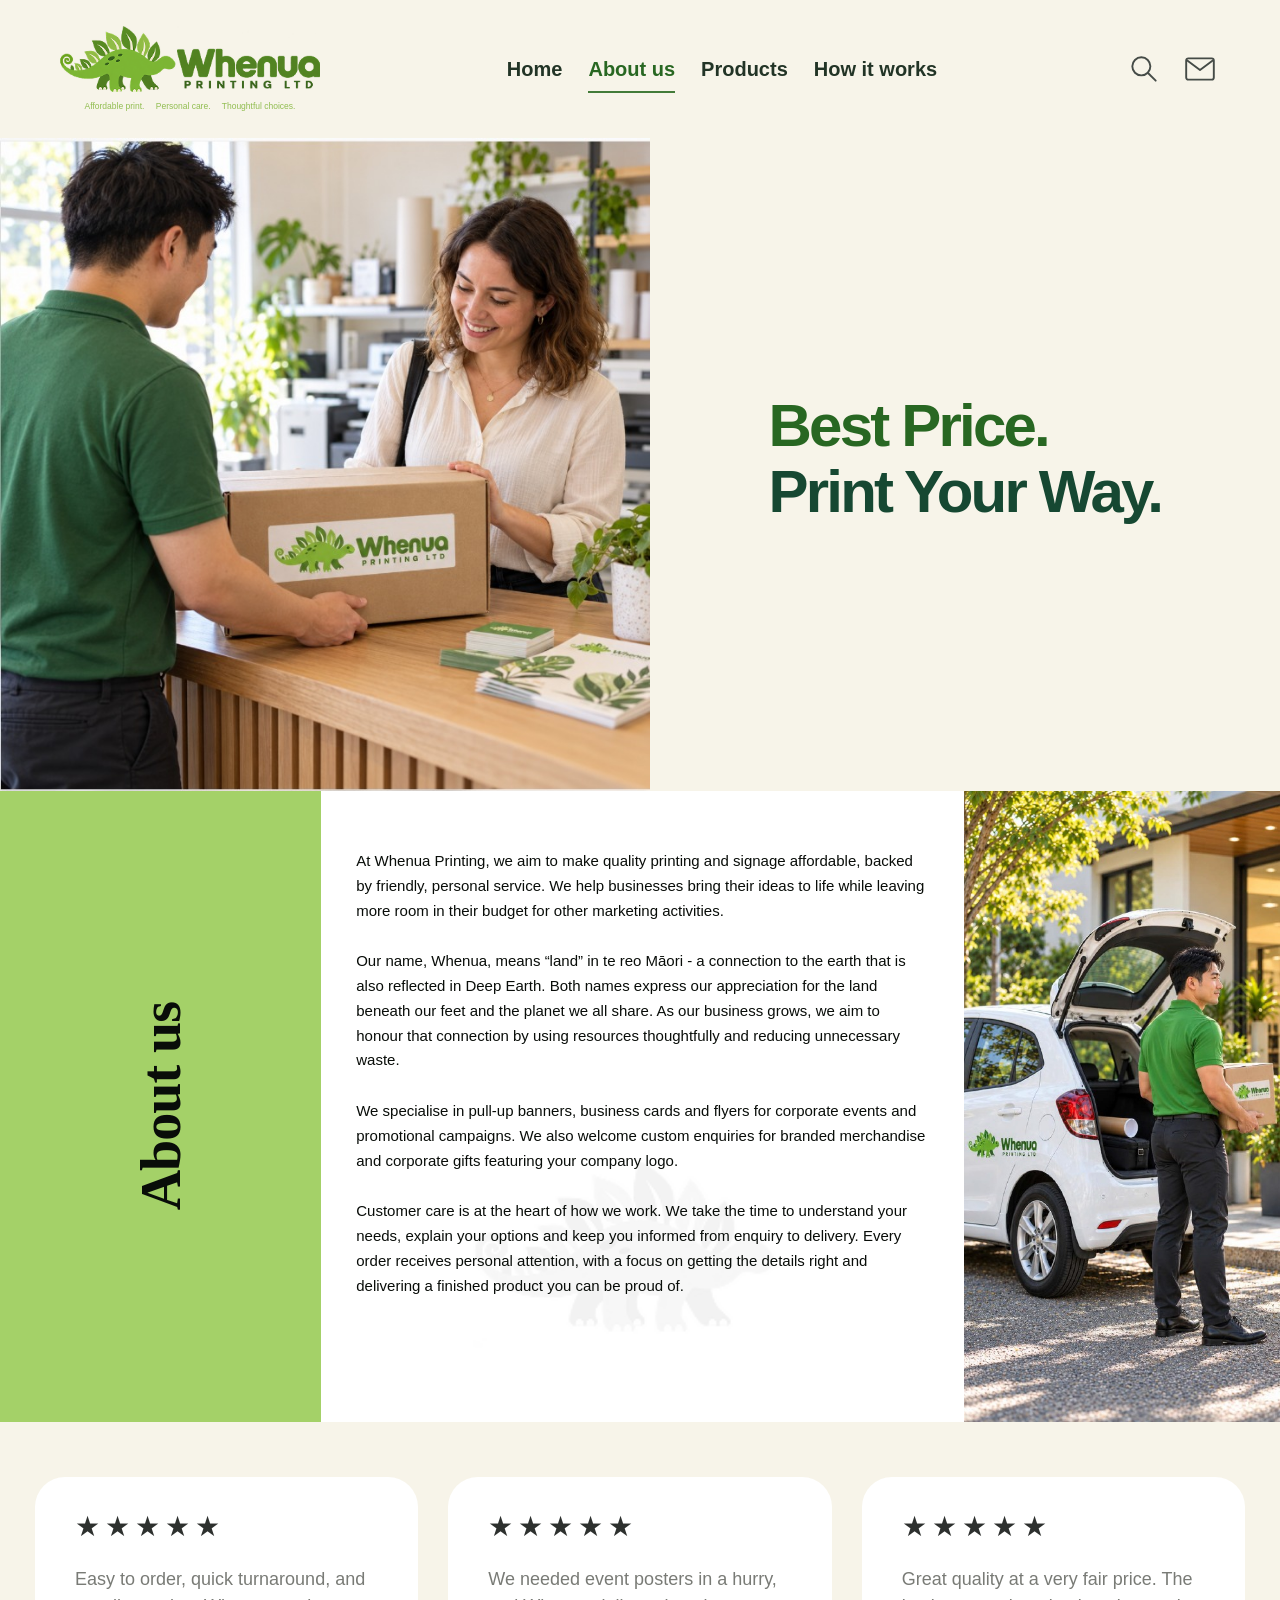
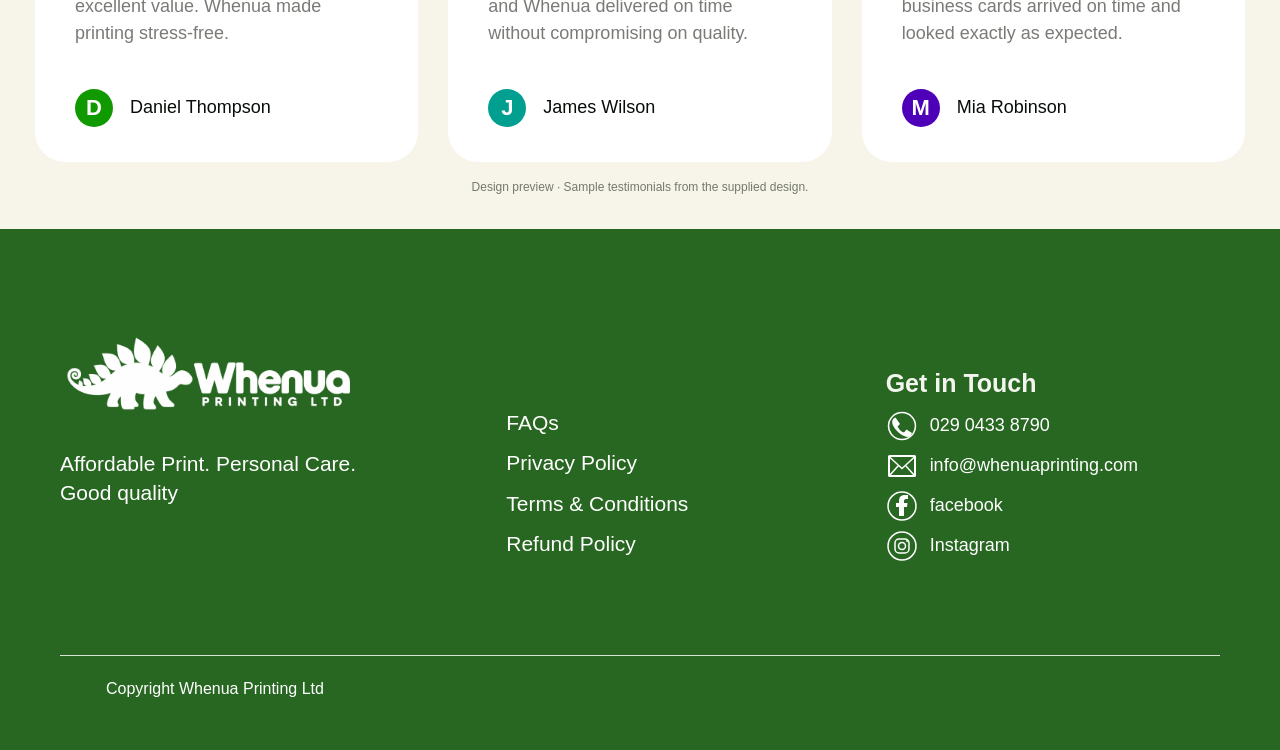
==== commit 37e41adf: "Replace contact and enquiry email with info@whenuaprinting.com" ====
--- a/about.html
+++ b/about.html
@@ -245,7 +245,7 @@
                   fill="currentColor"
                 /></svg
               ><span>029 0433 8790</span></a
-            ><a class="contact-link" href="mailto:whenuaprinting@gmail.com"
+            ><a class="contact-link" href="mailto:info@whenuaprinting.com"
               ><svg viewBox="0 0 64 64" aria-hidden="true" focusable="false">
                 <rect
                   x="6"
@@ -263,7 +263,7 @@
                   stroke="currentColor"
                   stroke-width="3"
                 /></svg
-              ><span>whenuaprinting@gmail.com</span></a
+              ><span>info@whenuaprinting.com</span></a
             ><span class="social-label"
               ><svg viewBox="0 0 32 32" aria-hidden="true">
                 <circle
@@ -322,7 +322,7 @@
       <form
         id="quoteForm"
         data-delivery="native"
-        action="https://formsubmit.co/whenuaprinting@gmail.com"
+        action="https://formsubmit.co/info@whenuaprinting.com"
         method="POST"
         target="_top"
       >
@@ -404,14 +404,14 @@
 
 We’ll review your project details and contact you by email or phone to confirm the specifications, pricing and delivery options.
 
-If you would like to add artwork or more information, email us at whenuaprinting@gmail.com. Please include your name and company so we can match it to your enquiry.
+If you would like to add artwork or more information, email us at info@whenuaprinting.com. Please include your name and company so we can match it to your enquiry.
 
 This is an acknowledgement of your enquiry, not an order confirmation or final quote.
 
 Ngā mihi,
 Whenua Printing
 Affordable Print. Personal Care.
-whenuaprinting@gmail.com
+info@whenuaprinting.com
 029 0433 8790"
         /><input
           type="hidden"
@@ -432,7 +432,7 @@
         <div id="enquiryFallback" hidden>
           <label for="enquiryText"
             >Copy this message and email it to
-            <a href="mailto:whenuaprinting@gmail.com">whenuaprinting@gmail.com</a></label
+            <a href="mailto:info@whenuaprinting.com">info@whenuaprinting.com</a></label
           ><textarea id="enquiryText" readonly></textarea>
         </div>
       </form>
